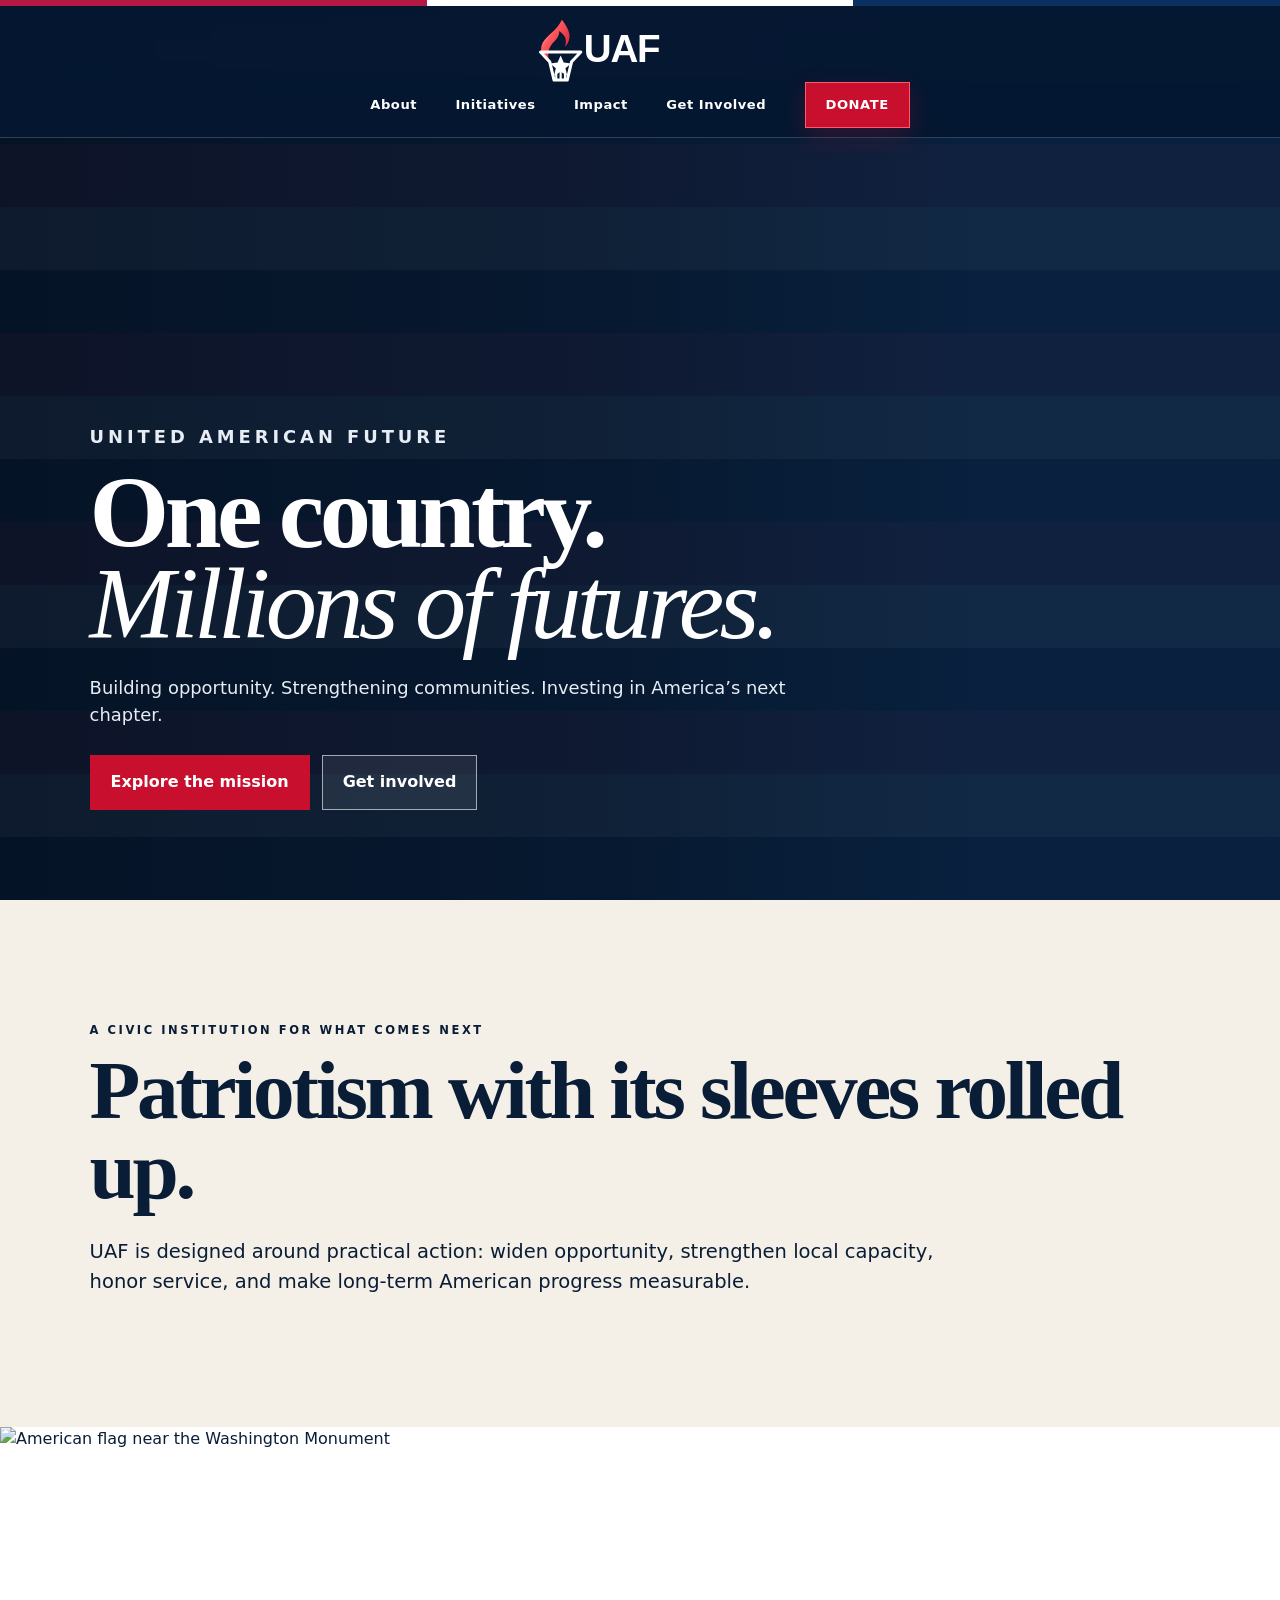
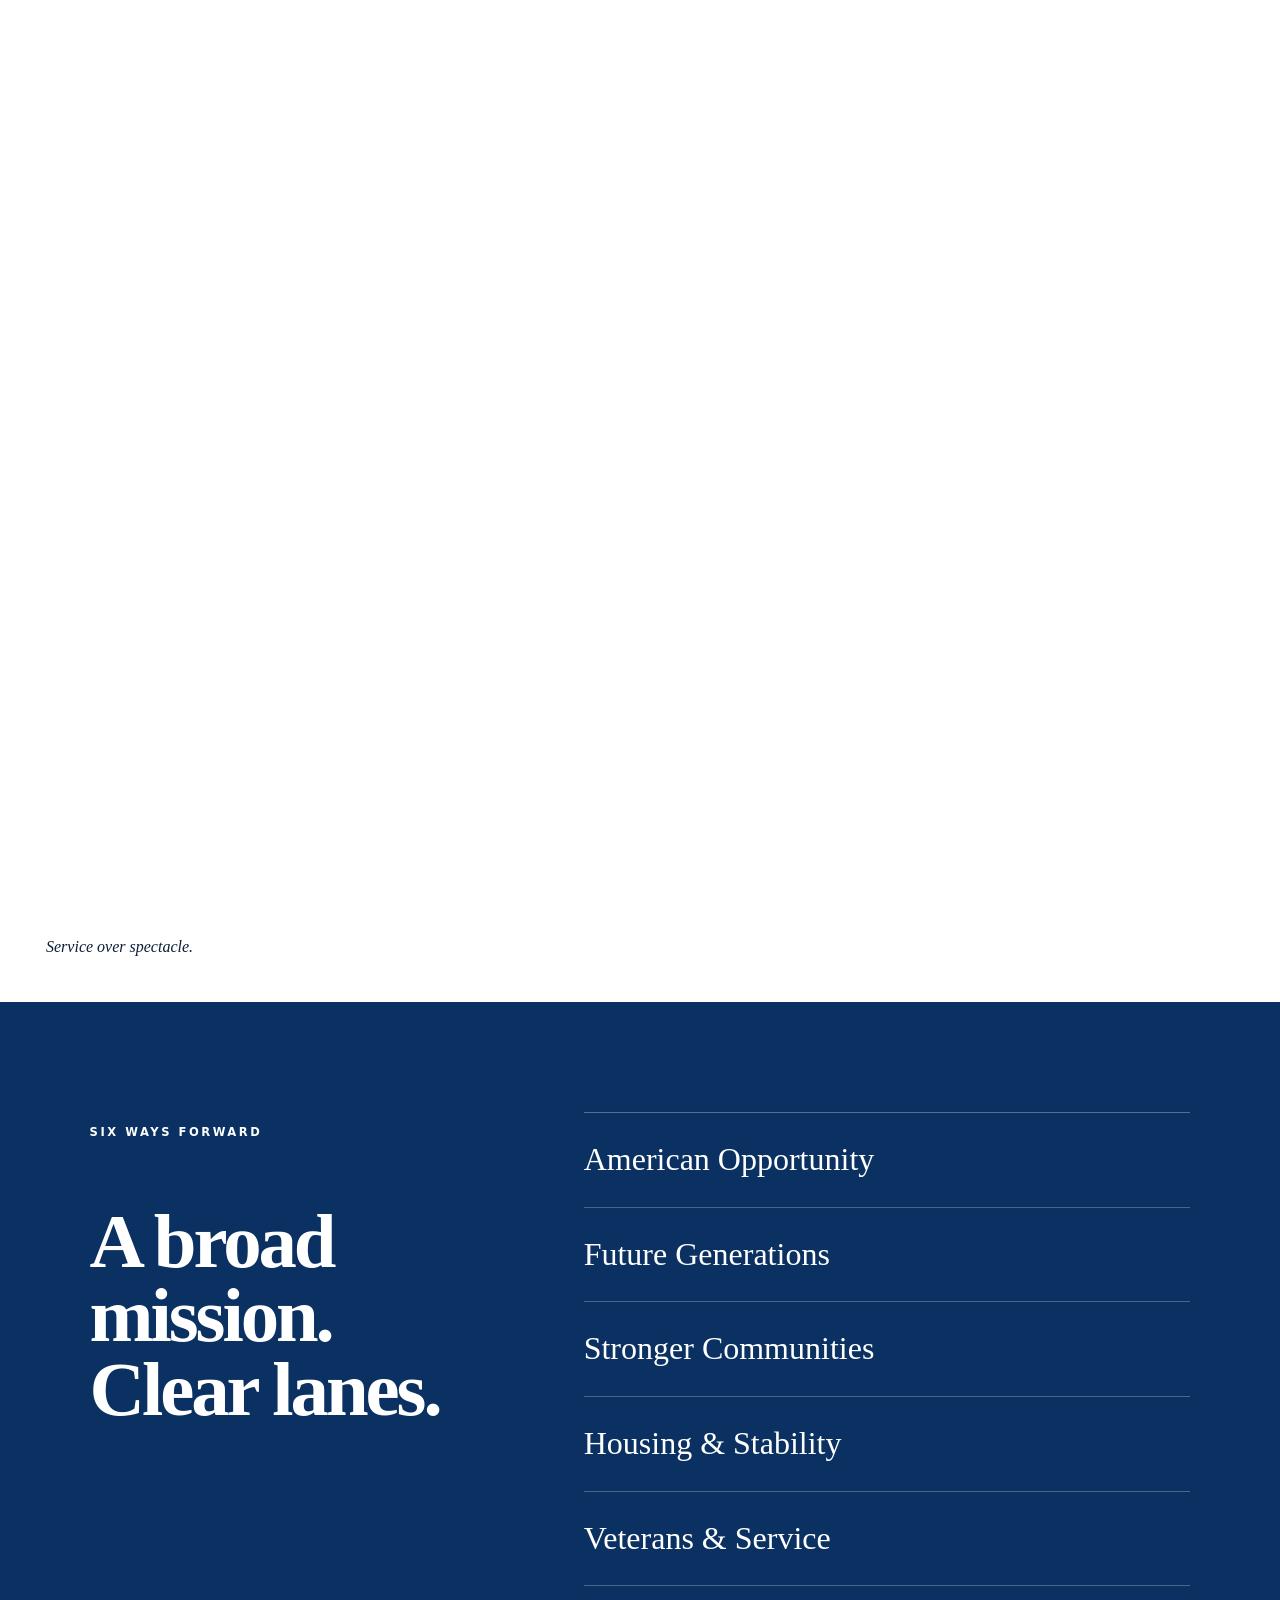
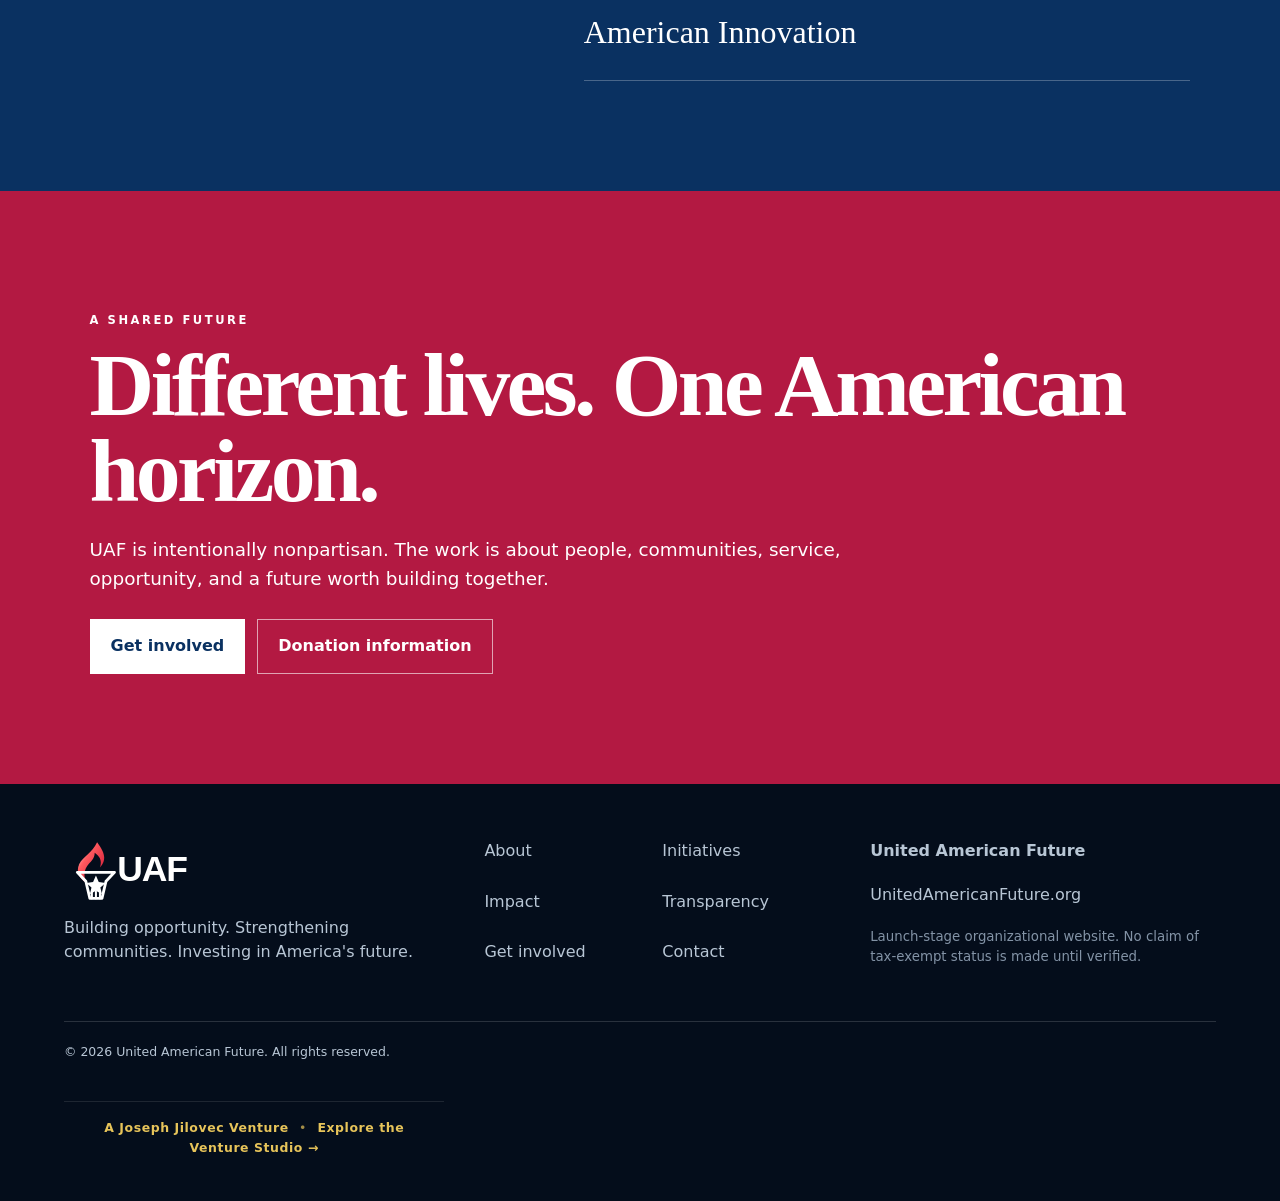
==== index.html @ 6c889d87 "Move venture studio navigation to footer bottom" ====
<!doctype html><html lang="en"><head><meta charset="utf-8"><meta name="viewport" content="width=device-width,initial-scale=1"><meta name="color-scheme" content="light dark"><title>United American Future | Building the Next American Future</title><meta name="description" content="A nonpartisan civic nonprofit concept focused on opportunity, service, strong communities, future generations, stability, veterans, and American innovation."><link rel="canonical" href="https://unitedamericanfuture.org/"><meta property="og:type" content="website"><meta property="og:site_name" content="United American Future"><meta property="og:title" content="United American Future | Building the Next American Future"><meta property="og:description" content="A nonpartisan civic nonprofit concept focused on opportunity, service, strong communities, future generations, stability, veterans, and American innovation."><meta property="og:url" content="https://unitedamericanfuture.org/"><meta property="og:image" content="https://commons.wikimedia.org/wiki/Special:Redirect/file/Statueoflibertywithflag.png?width=1600"><meta name="twitter:card" content="summary_large_image"><meta name="twitter:title" content="United American Future | Building the Next American Future"><meta name="twitter:description" content="A nonpartisan civic nonprofit concept focused on opportunity, service, strong communities, future generations, stability, veterans, and American innovation."><link rel="icon" href="/assets/favicon.svg" type="image/svg+xml"><link rel="stylesheet" href="/site.css"><script type="application/ld+json">{"@context":"https://schema.org","@graph":[{"@type":["Organization","NGO"],"@id":"https://unitedamericanfuture.org/#organization","name":"United American Future","url":"https://unitedamericanfuture.org","description":"A nonpartisan civic nonprofit concept focused on opportunity, service, strong communities, future generations, stability, veterans, and American innovation."},{"@type":"WebSite","@id":"https://unitedamericanfuture.org/#website","url":"https://unitedamericanfuture.org","name":"United American Future","publisher":{"@id":"https://unitedamericanfuture.org/#organization"}},{"@type":"WebPage","@id":"https://unitedamericanfuture.org/#webpage","url":"https://unitedamericanfuture.org/","name":"United American Future | Building the Next American Future","isPartOf":{"@id":"https://unitedamericanfuture.org/#website"},"about":{"@id":"https://unitedamericanfuture.org/#organization"}}]}</script></head><body class="uaf"><div class="flag-ribbon" aria-hidden="true"></div><a class="skip" href="#main">Skip to content</a><header class="global-header"><a class="logo-link" href="/" aria-label="United American Future home"><img src="/assets/uaf-logo.svg" alt="United American Future"></a><nav aria-label="Primary"><a href="/about">About</a><a href="/initiatives">Initiatives</a><a href="/impact">Impact</a><a href="/get-involved">Get Involved</a><a class="donate" href="/donate">Donate</a></nav><button class="menu" aria-label="Open navigation" aria-expanded="false">☰</button></header><main id="main"><section class="page-hero home-hero"><div class="hero-media" aria-hidden="true"></div><div class="hero-shade"></div><div class="hero-copy"><p class="kicker">UNITED AMERICAN FUTURE</p><h1>One country.<br><em>Millions of futures.</em></h1><p>Building opportunity. Strengthening communities. Investing in America’s next chapter.</p><div class="hero-actions"><a class="button red" href="/initiatives">Explore the mission</a><a class="button outline" href="/get-involved">Get involved</a></div></div></section><section class="statement"><p class="eyebrow">A CIVIC INSTITUTION FOR WHAT COMES NEXT</p><h2>Patriotism with its sleeves rolled up.</h2><p>UAF is designed around practical action: widen opportunity, strengthen local capacity, honor service, and make long-term American progress measurable.</p></section><section class="feature-split"><figure class="photo-card"><img loading="lazy" decoding="async" width="1200" height="900" src="https://commons.wikimedia.org/wiki/Special:Redirect/file/Washington%20Monument%20With%20The%20American%20Flag.jpg?width=1200" alt="American flag near the Washington Monument"><figcaption>Service over spectacle.</figcaption></figure><div class="feature-copy"><p class="eyebrow">THE UAF MODEL</p><h2>Local needs. National possibility.</h2><div class="steps"><article><b>01</b><h3>Listen locally</h3><p>Start with the problem as communities experience it.</p></article><article><b>02</b><h3>Back credible work</h3><p>Support practical initiatives with clear delivery plans.</p></article><article><b>03</b><h3>Measure change</h3><p>Separate activity from real outcomes and publish what is learned.</p></article></div><a class="text-link" href="/impact">See the impact framework →</a></div></section><section class="pillar-preview"><div><p class="eyebrow">SIX WAYS FORWARD</p><h2>A broad mission. Clear lanes.</h2></div><div class="pillars"><a href="/initiatives#opportunity">American Opportunity</a><a href="/initiatives#generations">Future Generations</a><a href="/initiatives#communities">Stronger Communities</a><a href="/initiatives#stability">Housing & Stability</a><a href="/initiatives#service">Veterans & Service</a><a href="/initiatives#innovation">American Innovation</a></div></section><section class="cta-band"><p class="eyebrow">A SHARED FUTURE</p><h2>Different lives. One American horizon.</h2><p>UAF is intentionally nonpartisan. The work is about people, communities, service, opportunity, and a future worth building together.</p><div><a class="button white" href="/get-involved">Get involved</a><a class="button ghost" href="/donate">Donation information</a></div></section></main><footer class="global-footer">
<div class="footer-brand"><img src="/assets/uaf-logo.svg" alt=""><p>Building opportunity. Strengthening communities. Investing in America's future.</p></div><nav aria-label="Footer"><a href="/about">About</a><a href="/initiatives">Initiatives</a><a href="/impact">Impact</a><a href="/transparency">Transparency</a><a href="/get-involved">Get involved</a><a href="/contact">Contact</a></nav><div class="footer-note"><b>United American Future</b><span>UnitedAmericanFuture.org</span><small>Launch-stage organizational website. No claim of tax-exempt status is made until verified.</small></div><p class="copyright">© 2026 United American Future. All rights reserved.</p><div class="jj-venture-nav" style="border-top:1px solid rgba(255,255,255,.10);padding:1rem 1.25rem 1.15rem;text-align:center;font-size:.78rem;letter-spacing:.045em"><a href="https://www.josephjilovec.com/ventures" style="color:#E7C45A;text-decoration:none;font-weight:700">A Joseph Jilovec Venture</a><span aria-hidden="true" style="color:#E7C45A;margin:0 .65rem;opacity:.7">•</span><a href="https://www.josephjilovec.com/ventures" style="color:#E7C45A;text-decoration:none;font-weight:800">Explore the Venture Studio →</a></div>
</footer><script src="/site.js" defer></script></body></html>
---- site.css ----
*{box-sizing:border-box}html{scroll-behavior:smooth}body{margin:0;color:#0a1d36;background:#f5f0e7;font-family:Inter,ui-sans-serif,system-ui,-apple-system,"Segoe UI",sans-serif;line-height:1.55}img{max-width:100%;display:block}a{color:inherit}.skip{position:absolute;left:-9999px;top:10px;background:#fff;color:#071426;padding:10px;z-index:999}.skip:focus{left:10px}.flag-ribbon{height:6px;position:fixed;top:0;left:0;right:0;z-index:90;background:linear-gradient(90deg,#b31942 0 33.33%,#fff 33.33% 66.66%,#0a3161 66.66%)}.global-header{height:92px;position:fixed;top:6px;left:0;right:0;z-index:80;padding:13px 4vw;display:flex;align-items:center;justify-content:space-between;background:rgba(5,23,49,.92);backdrop-filter:blur(14px);border-bottom:1px solid rgba(255,255,255,.18)}.logo-link{width:205px}.logo-link img{width:100%;height:60px;object-fit:contain;object-position:left center}.global-header nav{display:flex;align-items:center;gap:26px}.global-header nav a{color:#fff;text-decoration:none;font-weight:800;font-size:.82rem;letter-spacing:.04em}.global-header nav a[aria-current=page]{text-decoration:underline;text-underline-offset:6px}.global-header .donate{padding:12px 20px;background:#c8102e;border:1px solid #ff596b;box-shadow:0 8px 24px rgba(200,16,46,.24);text-transform:uppercase}.menu{display:none;background:transparent;border:0;color:#fff;font-size:1.6rem}.page-hero{min-height:64vh;padding:170px 7vw 90px;position:relative;display:flex;align-items:end;overflow:hidden;background:#092342;color:#fff}.page-hero.home-hero{min-height:100vh}.hero-media{position:absolute;inset:0;opacity:.25;background:radial-gradient(circle at 75% 25%,#d8ecff 0 1%,transparent 2%),linear-gradient(130deg,#0a3161,#061426)}.home-hero .hero-media{opacity:1;background-image:linear-gradient(90deg,rgba(5,18,36,.94) 0%,rgba(5,18,36,.58) 48%,rgba(5,18,36,.14) 76%),url('https://commons.wikimedia.org/wiki/Special:Redirect/file/Statueoflibertywithflag.png?width=1900');background-size:cover;background-position:center;animation:heroPan 18s ease-in-out infinite alternate}.hero-shade{position:absolute;inset:0;background:repeating-linear-gradient(0deg,transparent 0 7%,rgba(255,255,255,.035) 7% 14%,rgba(200,16,46,.04) 14% 21%);mix-blend-mode:screen}.hero-copy{position:relative;z-index:2;max-width:980px}.kicker,.eyebrow{font-size:.72rem;font-weight:900;letter-spacing:.22em;text-transform:uppercase}.page-hero h1{font-family:Georgia,"Times New Roman",serif;font-size:clamp(3.8rem,8vw,8.7rem);line-height:.88;letter-spacing:-.045em;margin:18px 0 25px}.page-hero h1 em{font-weight:400}.page-hero p{max-width:760px;font-size:1.12rem;color:#e7edf4}.hero-actions,.cta-band>div{display:flex;gap:12px;flex-wrap:wrap;margin-top:26px}.button{display:inline-flex;align-items:center;justify-content:center;padding:14px 20px;text-decoration:none;font-weight:900;border:1px solid transparent;cursor:pointer}.button.red{background:#c8102e;color:#fff}.button.navy{background:#0a3161;color:#fff}.button.outline{border-color:rgba(255,255,255,.6);color:#fff;background:rgba(255,255,255,.08)}.button.white{background:#fff;color:#0a3161}.button.ghost{border-color:rgba(255,255,255,.6);color:#fff}.statement{padding:110px 7vw;background:#f5f0e7;max-width:1500px;margin:auto}.statement h2,.feature-copy h2,.pillar-preview h2,.cta-band h2,.content-grid h2,.editorial h2,.governance h2,.initiative-index h2,.initiative-stack h2,.impact-lead h2,.status-panel h2,.donate-copy h2,.donor-standards h2,.contact-shell h2,.involve-grid h2,.nonpartisan h2,.cta-simple h2{font-family:Georgia,"Times New Roman",serif;line-height:.96;letter-spacing:-.04em}.statement h2{font-size:clamp(3rem,6.5vw,7rem);margin:12px 0 26px}.statement>p:last-child{max-width:850px;font-size:1.22rem}.feature-split{display:grid;grid-template-columns:1fr 1fr;background:#fff;min-height:760px}.photo-card{margin:0;position:relative}.photo-card img{height:100%;min-height:760px;object-fit:cover}.photo-card figcaption{position:absolute;left:30px;bottom:30px;background:#fff;padding:12px 16px;font-family:Georgia,serif;font-style:italic}.feature-copy{padding:100px 7vw;align-self:center}.feature-copy h2{font-size:clamp(2.8rem,5vw,5.8rem)}.steps article{padding:20px 0;border-top:1px solid #ccd2d8}.steps b{color:#c8102e}.steps h3{margin:5px 0}.text-link{font-weight:900;text-decoration:none;border-bottom:2px solid currentColor;padding-bottom:4px}.pillar-preview{padding:110px 7vw;background:#0a3161;color:#fff;display:grid;grid-template-columns:.8fr 1.2fr;gap:7vw}.pillar-preview h2{font-size:clamp(3rem,6vw,6rem)}.pillars{border-top:1px solid rgba(255,255,255,.3)}.pillars a{display:block;text-decoration:none;font-family:Georgia,serif;font-size:clamp(1.4rem,2.5vw,2.5rem);padding:22px 0;border-bottom:1px solid rgba(255,255,255,.26);transition:.2s}.pillars a:hover{padding-left:14px;background:rgba(255,255,255,.06)}.cta-band{padding:110px 7vw;background:#b31942;color:#fff}.cta-band h2{font-size:clamp(3rem,7vw,7rem);max-width:1100px;margin:12px 0 22px}.cta-band>p:not(.eyebrow){max-width:780px;font-size:1.15rem}.content-grid,.impact-lead,.initiative-index{padding:100px 7vw;display:grid;grid-template-columns:1.2fr .8fr;gap:7vw;align-items:start}.content-grid h2,.impact-lead h2,.initiative-index h2{font-size:clamp(3rem,5vw,5.8rem);margin:12px 0 25px}.principle-card{background:#0a3161;color:#fff;padding:35px;border-left:8px solid #c8102e;font-family:Georgia,serif;font-size:1.25rem}.editorial,.governance,.donor-standards{padding:100px 7vw;background:#fff}.editorial>h2,.governance h2,.donor-standards h2{font-size:clamp(3rem,5vw,5.5rem)}.three{display:grid;grid-template-columns:repeat(3,1fr);gap:18px}.three article{padding:25px;border-top:3px solid #0a3161;background:#f7f3ec}.three span{color:#c8102e;font-weight:900}.governance{display:grid;grid-template-columns:.7fr 1.3fr;gap:7vw}.governance ol{list-style:none;padding:0;margin:0}.governance li{display:grid;grid-template-columns:160px 1fr;gap:20px;padding:22px 0;border-top:1px solid #c9c6c0}.initiative-stack{padding:0 7vw 110px;background:#f5f0e7}.initiative-stack article{display:grid;grid-template-columns:110px 1fr;gap:30px;padding:45px 0;border-top:1px solid #8995a2}.initiative-stack article>span{font-family:Georgia,serif;font-size:3rem;color:#c8102e}.initiative-stack h2{font-size:clamp(2.3rem,4vw,4.8rem);margin:0 0 12px}.initiative-stack p{max-width:800px;font-size:1.05rem}.cta-simple{padding:90px 7vw;background:#fff}.cta-simple h2{font-size:clamp(2.6rem,5vw,5rem);margin:0}.metric-model{display:grid;grid-template-columns:repeat(5,1fr);padding:0 7vw 100px}.metric-model article{padding:28px;border-top:4px solid #0a3161;border-right:1px solid #c6cbd1}.metric-model b{font-family:Georgia,serif;font-size:3.5rem;color:#c8102e}.status-panel{padding:90px 7vw;background:#0a3161;color:#fff;display:grid;grid-template-columns:1fr 1fr;gap:7vw}.status-panel h2{font-size:clamp(3rem,6vw,6rem)}.status-list p{display:flex;justify-content:space-between;gap:20px;border-top:1px solid rgba(255,255,255,.3);padding:18px 0}.status-list span{color:#d5deea}.document-grid{padding:20px 7vw 100px;display:grid;grid-template-columns:repeat(2,1fr);gap:16px}.document-grid article{padding:30px;background:#fff;border-top:4px solid #0a3161}.document-grid span{display:inline-block;margin-top:18px;color:#b31942;font-weight:800}.media-credit{padding:70px 7vw;background:#e8e3da}.involve-grid{padding:100px 7vw;display:grid;grid-template-columns:repeat(3,1fr);gap:16px}.involve-grid article{padding:32px;background:#fff;border-top:5px solid #b31942}.involve-grid h2{font-size:clamp(2.1rem,3vw,3.4rem)}.nonpartisan{padding:100px 7vw;background-image:linear-gradient(90deg,rgba(6,20,38,.94),rgba(6,20,38,.74)),url('https://commons.wikimedia.org/wiki/Special:Redirect/file/Washington%20Monument%20With%20The%20American%20Flag.jpg?width=1600');background-size:cover;background-position:center;color:#fff}.nonpartisan>div{max-width:850px}.nonpartisan h2{font-size:clamp(3rem,6vw,6rem)}.donate-shell,.contact-shell{padding:110px 7vw;display:grid;grid-template-columns:1fr 1fr;gap:7vw;align-items:start}.donate-copy h2,.contact-shell h2{font-size:clamp(3rem,5vw,5.8rem);margin:10px 0 25px}.compliance{margin:30px 0;padding:22px;background:#fff;border-left:6px solid #c8102e}.donation-preview{background:#071426;color:#fff;padding:35px;box-shadow:0 30px 80px rgba(7,20,38,.2)}.donation-preview h3{font-family:Georgia,serif;font-size:2rem}.amounts{display:grid;grid-template-columns:repeat(4,1fr);gap:8px;margin:18px 0}.amounts button,.donation-preview input{padding:13px;border:1px solid rgba(255,255,255,.3);background:rgba(255,255,255,.07);color:#fff}.donation-preview label{display:grid;gap:7px}.donation-preview .button{width:100%;margin-top:18px}.donation-preview small{display:block;margin-top:14px;color:#9faaba}.contact-notes{margin-top:35px}.contact-notes p{padding:15px 0;border-top:1px solid #bbb}.contact-form{display:grid;gap:16px;background:#fff;padding:35px}.contact-form label{font-weight:800;font-size:.82rem}.contact-form input,.contact-form select,.contact-form textarea{width:100%;margin-top:7px;padding:13px;border:1px solid #aeb5bc;background:#fbfaf7;color:#0a1d36;caret-color:#0a1d36;color-scheme:light}.contact-form input::placeholder,.contact-form textarea::placeholder{color:#66717d;opacity:1}.contact-form select option{background:#fff;color:#0a1d36}.form-status{font-size:.8rem;color:#66717d}.global-footer{padding:55px 5vw 25px;background:#040d1b;color:#b8c6d5;display:grid;grid-template-columns:1.1fr 1fr 1fr;gap:40px}.footer-brand img{width:210px}.footer-brand p{max-width:370px}.global-footer nav{display:grid;grid-template-columns:1fr 1fr;gap:10px}.global-footer nav a{text-decoration:none}.footer-note{display:grid;gap:6px}.footer-note small{max-width:390px;color:#8393a6}.copyright{grid-column:1/-1;border-top:1px solid rgba(255,255,255,.15);padding-top:20px;margin:0;font-size:.78rem}@keyframes heroPan{to{transform:scale(1.06) translateX(-1.5%)}}@media(max-width:900px){.global-header nav{display:none;position:absolute;top:86px;left:0;right:0;padding:25px 6vw;background:#071426;flex-direction:column;align-items:flex-start}.global-header nav.open{display:flex}.menu{display:block}.page-hero{padding-top:150px}.feature-split,.pillar-preview,.content-grid,.governance,.status-panel,.donate-shell,.contact-shell,.impact-lead,.initiative-index{grid-template-columns:1fr}.feature-split .photo-card{order:2}.three,.involve-grid{grid-template-columns:1fr}.metric-model{grid-template-columns:1fr 1fr}.global-footer{grid-template-columns:1fr}.document-grid{grid-template-columns:1fr}.logo-link{width:175px}}@media(max-width:580px){.page-hero h1{font-size:clamp(3.3rem,17vw,5.5rem)}.statement,.editorial,.governance,.donor-standards,.content-grid,.impact-lead,.initiative-index,.donate-shell,.contact-shell{padding:75px 6vw}.feature-copy{padding:70px 6vw}.photo-card img{min-height:480px;height:480px}.initiative-stack{padding:0 6vw 75px}.initiative-stack article{grid-template-columns:55px 1fr;gap:14px}.metric-model{grid-template-columns:1fr}.amounts{grid-template-columns:1fr 1fr}.global-footer nav{grid-template-columns:1fr 1fr}.logo-link{width:155px}}@media(prefers-reduced-motion:reduce){html{scroll-behavior:auto}.home-hero .hero-media{animation:none}}
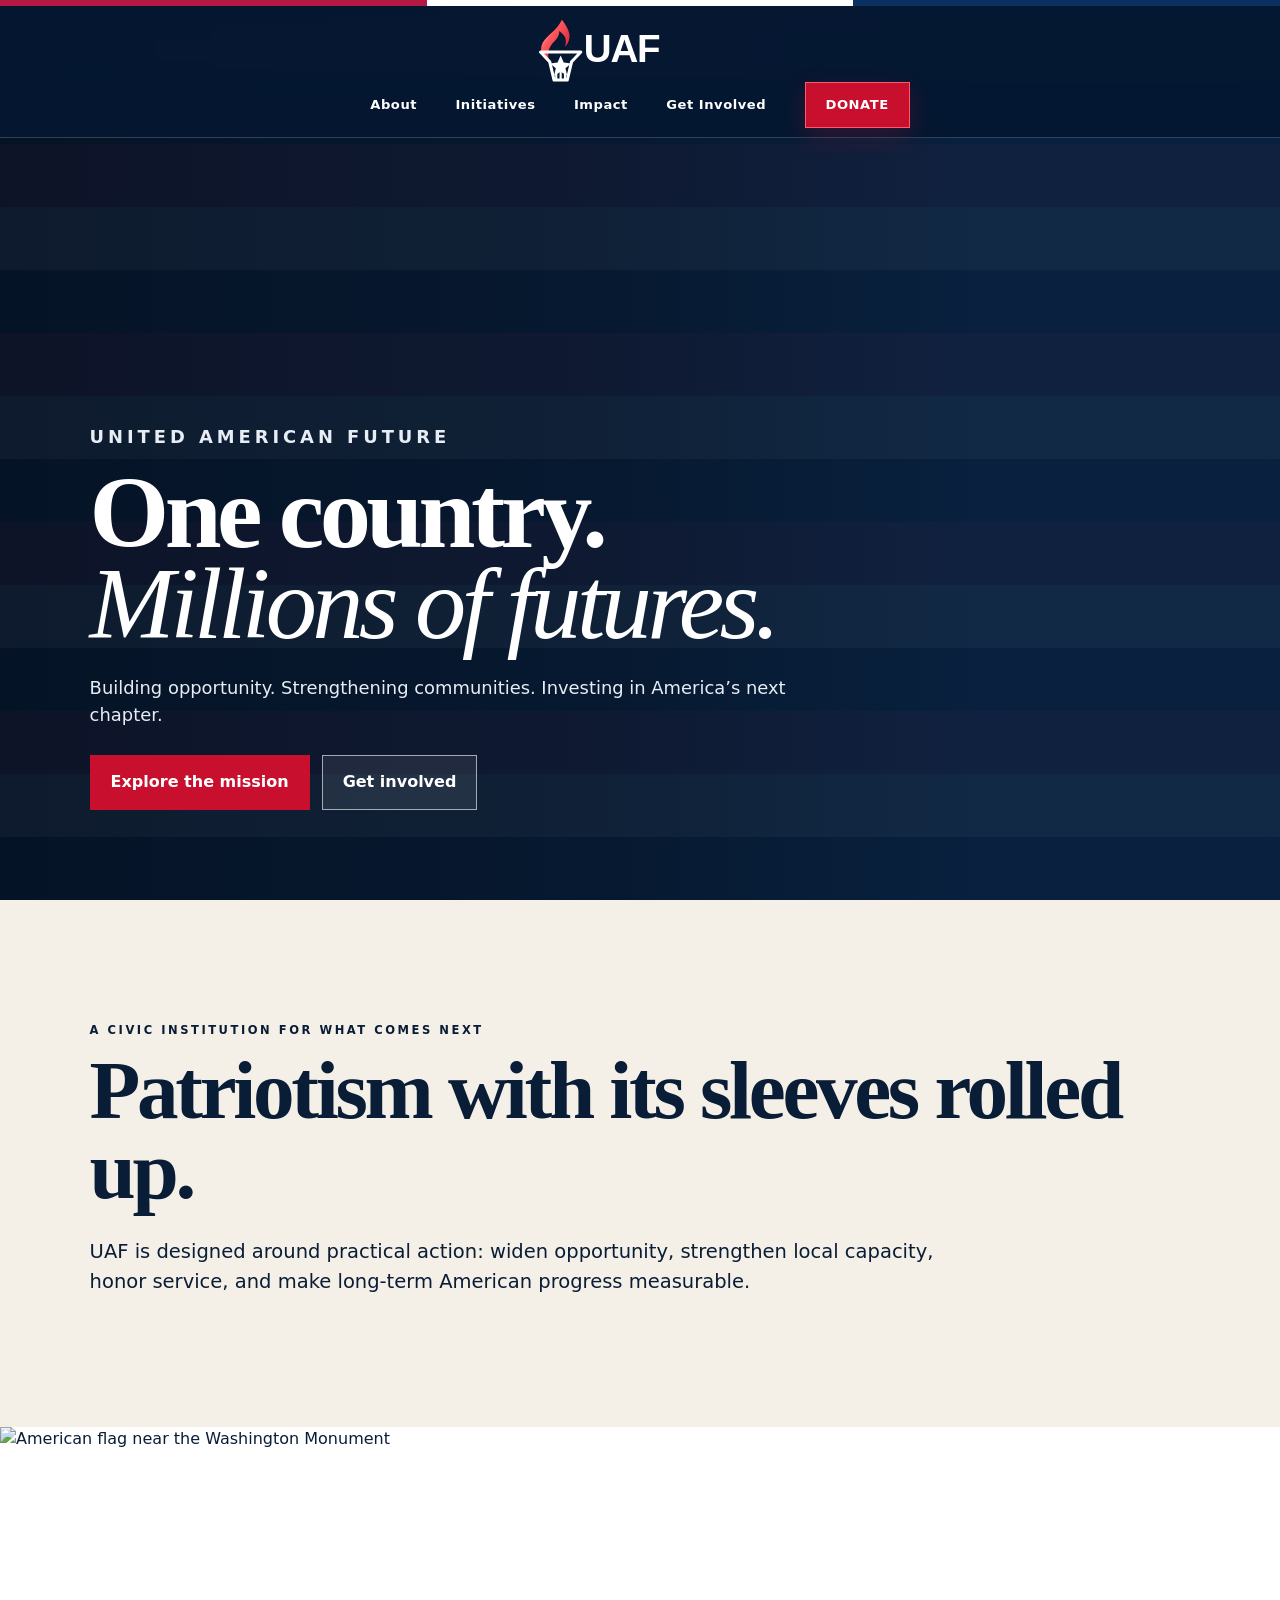
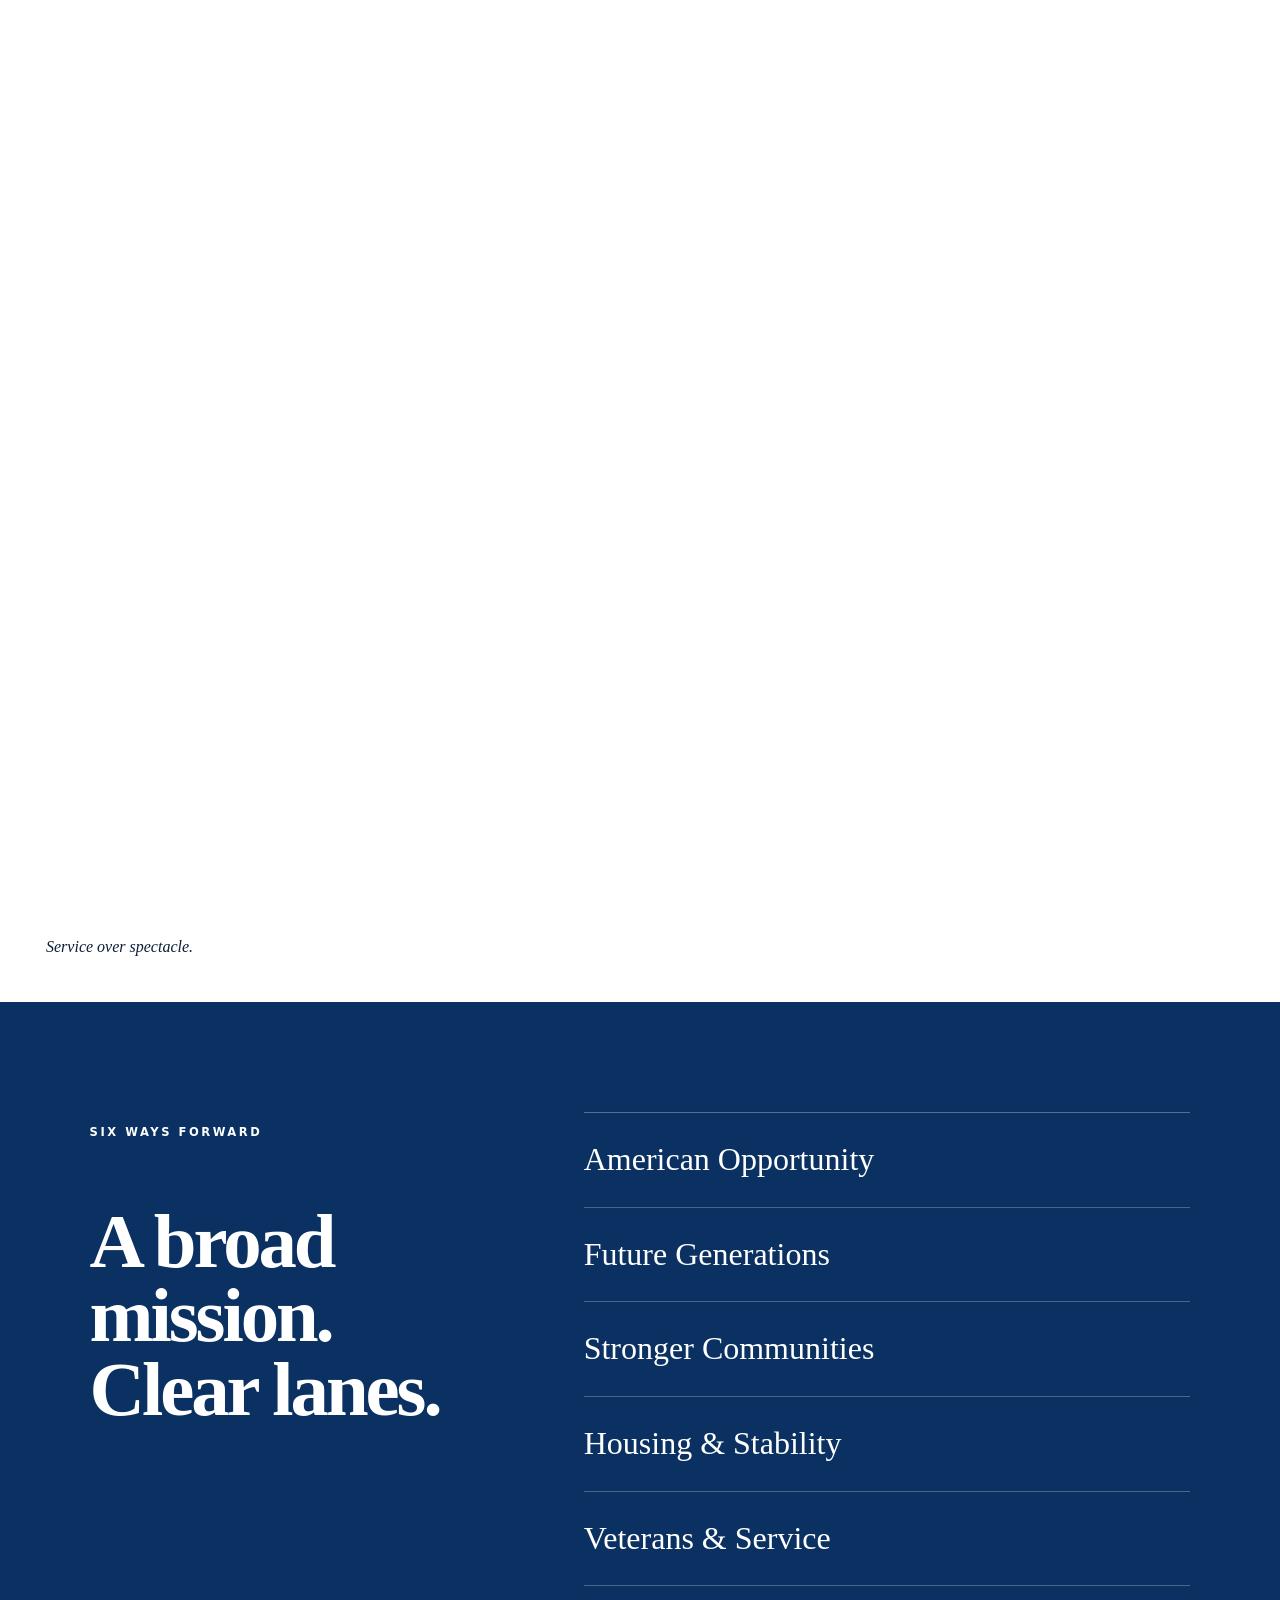
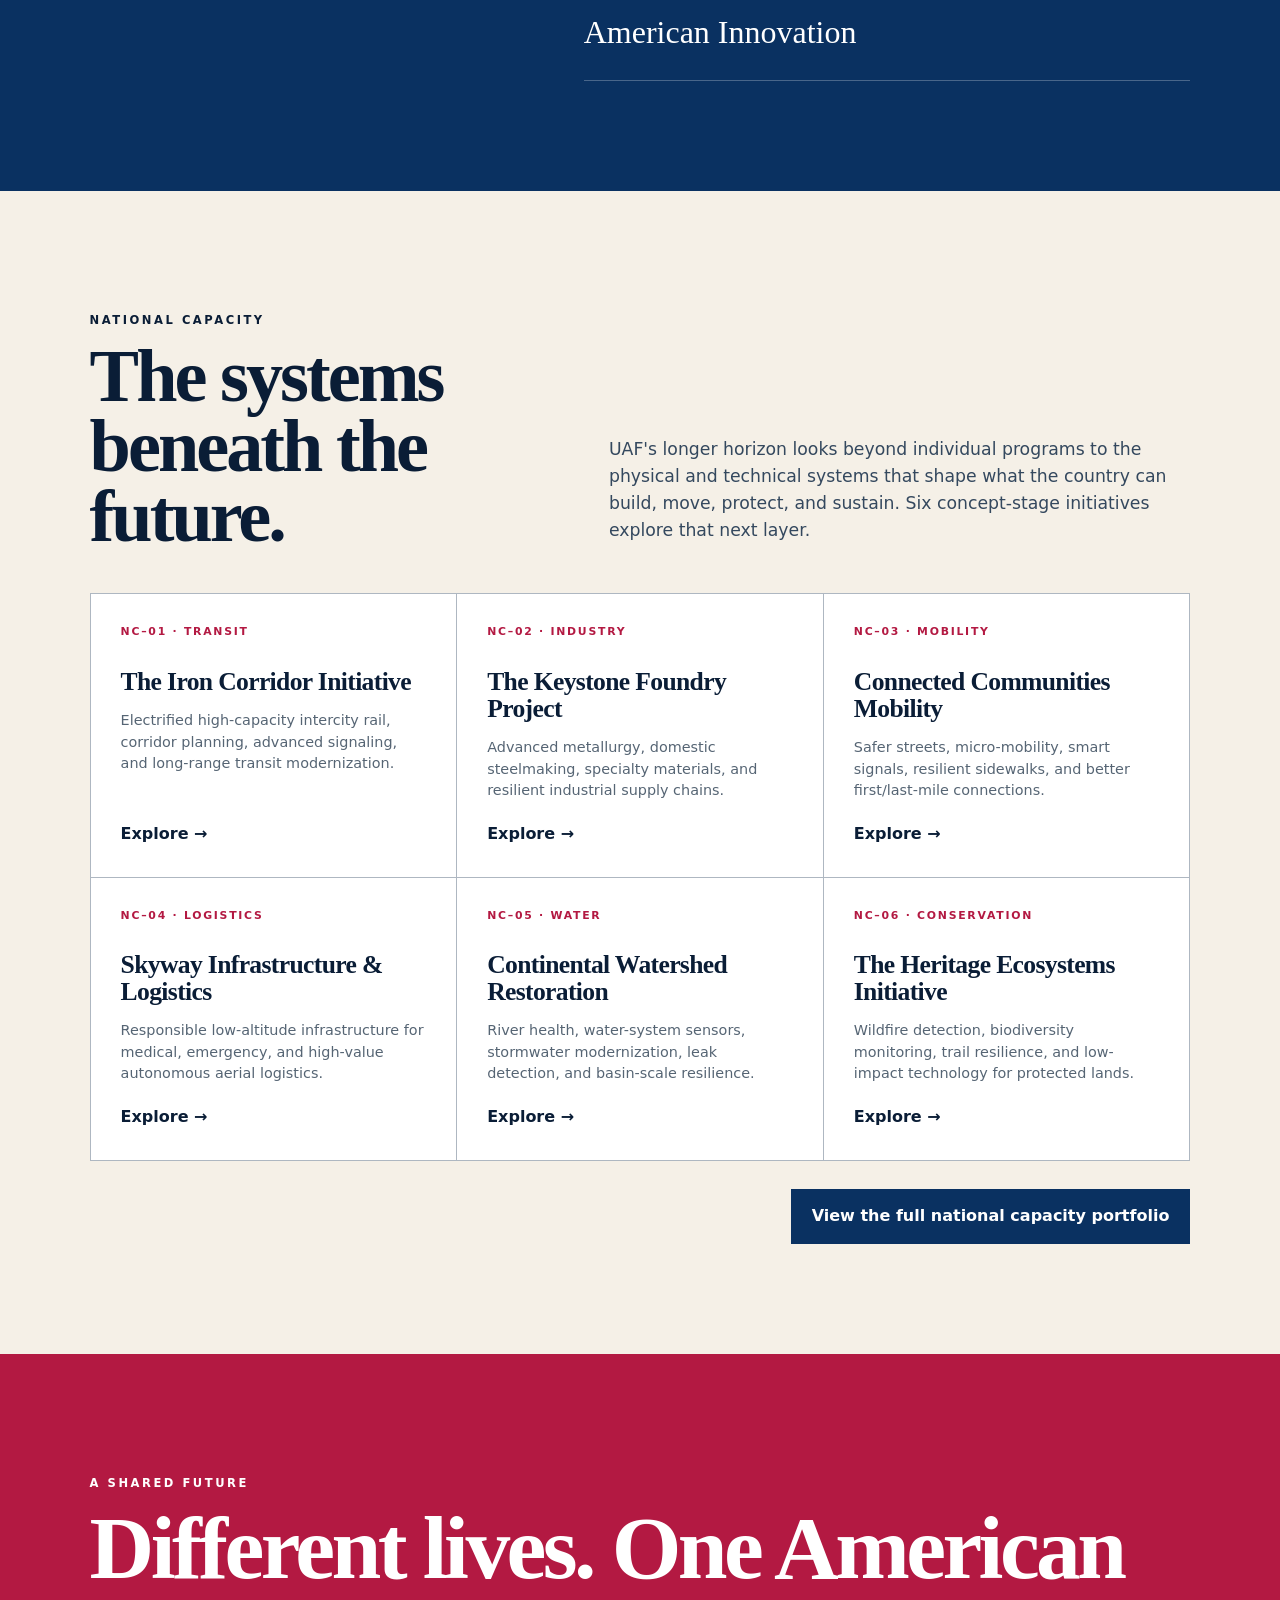
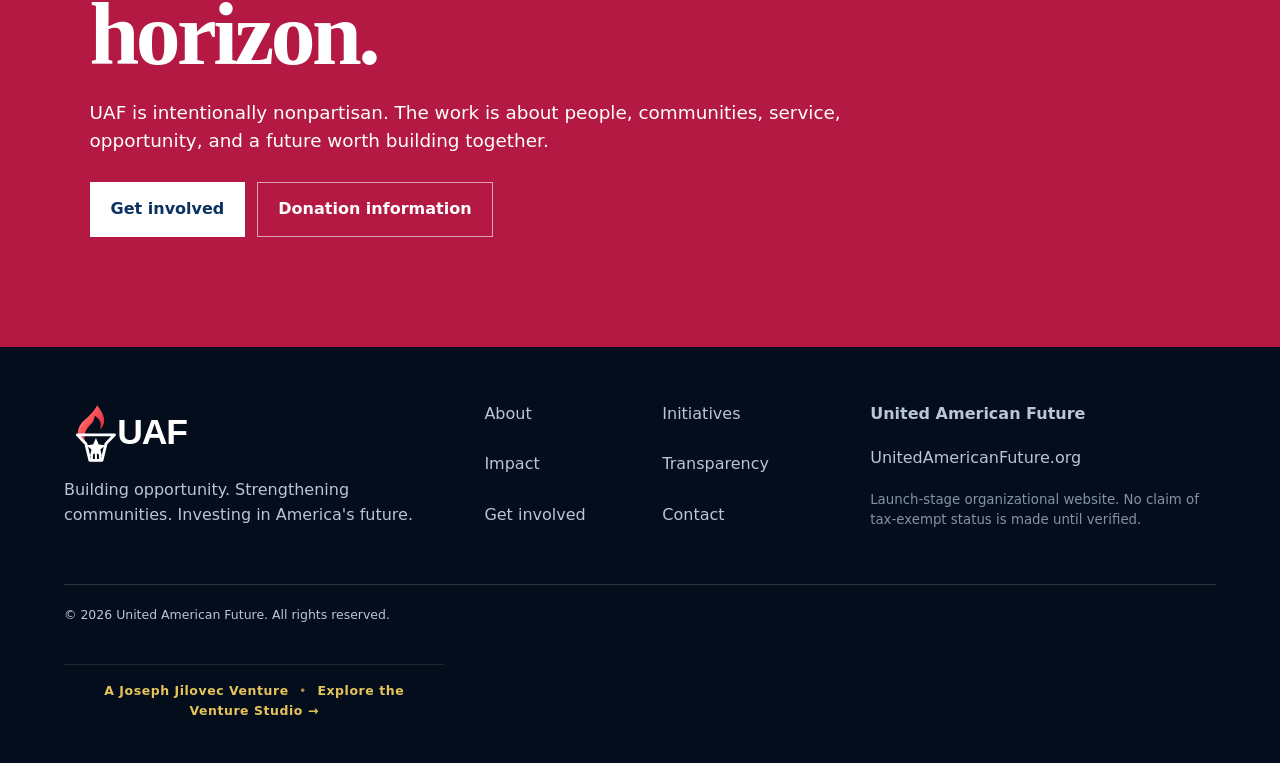
==== commit d64de0df: "Add national capacity initiative preview to homepage" ====
--- a/index.html
+++ b/index.html
@@ -1,3 +1,104 @@
-<!doctype html><html lang="en"><head><meta charset="utf-8"><meta name="viewport" content="width=device-width,initial-scale=1"><meta name="color-scheme" content="light dark"><title>United American Future | Building the Next American Future</title><meta name="description" content="A nonpartisan civic nonprofit concept focused on opportunity, service, strong communities, future generations, stability, veterans, and American innovation."><link rel="canonical" href="https://unitedamericanfuture.org/"><meta property="og:type" content="website"><meta property="og:site_name" content="United American Future"><meta property="og:title" content="United American Future | Building the Next American Future"><meta property="og:description" content="A nonpartisan civic nonprofit concept focused on opportunity, service, strong communities, future generations, stability, veterans, and American innovation."><meta property="og:url" content="https://unitedamericanfuture.org/"><meta property="og:image" content="https://commons.wikimedia.org/wiki/Special:Redirect/file/Statueoflibertywithflag.png?width=1600"><meta name="twitter:card" content="summary_large_image"><meta name="twitter:title" content="United American Future | Building the Next American Future"><meta name="twitter:description" content="A nonpartisan civic nonprofit concept focused on opportunity, service, strong communities, future generations, stability, veterans, and American innovation."><link rel="icon" href="/assets/favicon.svg" type="image/svg+xml"><link rel="stylesheet" href="/site.css"><script type="application/ld+json">{"@context":"https://schema.org","@graph":[{"@type":["Organization","NGO"],"@id":"https://unitedamericanfuture.org/#organization","name":"United American Future","url":"https://unitedamericanfuture.org","description":"A nonpartisan civic nonprofit concept focused on opportunity, service, strong communities, future generations, stability, veterans, and American innovation."},{"@type":"WebSite","@id":"https://unitedamericanfuture.org/#website","url":"https://unitedamericanfuture.org","name":"United American Future","publisher":{"@id":"https://unitedamericanfuture.org/#organization"}},{"@type":"WebPage","@id":"https://unitedamericanfuture.org/#webpage","url":"https://unitedamericanfuture.org/","name":"United American Future | Building the Next American Future","isPartOf":{"@id":"https://unitedamericanfuture.org/#website"},"about":{"@id":"https://unitedamericanfuture.org/#organization"}}]}</script></head><body class="uaf"><div class="flag-ribbon" aria-hidden="true"></div><a class="skip" href="#main">Skip to content</a><header class="global-header"><a class="logo-link" href="/" aria-label="United American Future home"><img src="/assets/uaf-logo.svg" alt="United American Future"></a><nav aria-label="Primary"><a href="/about">About</a><a href="/initiatives">Initiatives</a><a href="/impact">Impact</a><a href="/get-involved">Get Involved</a><a class="donate" href="/donate">Donate</a></nav><button class="menu" aria-label="Open navigation" aria-expanded="false">☰</button></header><main id="main"><section class="page-hero home-hero"><div class="hero-media" aria-hidden="true"></div><div class="hero-shade"></div><div class="hero-copy"><p class="kicker">UNITED AMERICAN FUTURE</p><h1>One country.<br><em>Millions of futures.</em></h1><p>Building opportunity. Strengthening communities. Investing in America’s next chapter.</p><div class="hero-actions"><a class="button red" href="/initiatives">Explore the mission</a><a class="button outline" href="/get-involved">Get involved</a></div></div></section><section class="statement"><p class="eyebrow">A CIVIC INSTITUTION FOR WHAT COMES NEXT</p><h2>Patriotism with its sleeves rolled up.</h2><p>UAF is designed around practical action: widen opportunity, strengthen local capacity, honor service, and make long-term American progress measurable.</p></section><section class="feature-split"><figure class="photo-card"><img loading="lazy" decoding="async" width="1200" height="900" src="https://commons.wikimedia.org/wiki/Special:Redirect/file/Washington%20Monument%20With%20The%20American%20Flag.jpg?width=1200" alt="American flag near the Washington Monument"><figcaption>Service over spectacle.</figcaption></figure><div class="feature-copy"><p class="eyebrow">THE UAF MODEL</p><h2>Local needs. National possibility.</h2><div class="steps"><article><b>01</b><h3>Listen locally</h3><p>Start with the problem as communities experience it.</p></article><article><b>02</b><h3>Back credible work</h3><p>Support practical initiatives with clear delivery plans.</p></article><article><b>03</b><h3>Measure change</h3><p>Separate activity from real outcomes and publish what is learned.</p></article></div><a class="text-link" href="/impact">See the impact framework →</a></div></section><section class="pillar-preview"><div><p class="eyebrow">SIX WAYS FORWARD</p><h2>A broad mission. Clear lanes.</h2></div><div class="pillars"><a href="/initiatives#opportunity">American Opportunity</a><a href="/initiatives#generations">Future Generations</a><a href="/initiatives#communities">Stronger Communities</a><a href="/initiatives#stability">Housing & Stability</a><a href="/initiatives#service">Veterans & Service</a><a href="/initiatives#innovation">American Innovation</a></div></section><section class="cta-band"><p class="eyebrow">A SHARED FUTURE</p><h2>Different lives. One American horizon.</h2><p>UAF is intentionally nonpartisan. The work is about people, communities, service, opportunity, and a future worth building together.</p><div><a class="button white" href="/get-involved">Get involved</a><a class="button ghost" href="/donate">Donation information</a></div></section></main><footer class="global-footer">
-<div class="footer-brand"><img src="/assets/uaf-logo.svg" alt=""><p>Building opportunity. Strengthening communities. Investing in America's future.</p></div><nav aria-label="Footer"><a href="/about">About</a><a href="/initiatives">Initiatives</a><a href="/impact">Impact</a><a href="/transparency">Transparency</a><a href="/get-involved">Get involved</a><a href="/contact">Contact</a></nav><div class="footer-note"><b>United American Future</b><span>UnitedAmericanFuture.org</span><small>Launch-stage organizational website. No claim of tax-exempt status is made until verified.</small></div><p class="copyright">© 2026 United American Future. All rights reserved.</p><div class="jj-venture-nav" style="border-top:1px solid rgba(255,255,255,.10);padding:1rem 1.25rem 1.15rem;text-align:center;font-size:.78rem;letter-spacing:.045em"><a href="https://www.josephjilovec.com/ventures" style="color:#E7C45A;text-decoration:none;font-weight:700">A Joseph Jilovec Venture</a><span aria-hidden="true" style="color:#E7C45A;margin:0 .65rem;opacity:.7">•</span><a href="https://www.josephjilovec.com/ventures" style="color:#E7C45A;text-decoration:none;font-weight:800">Explore the Venture Studio →</a></div>
-</footer><script src="/site.js" defer></script></body></html>+<!doctype html>
+<html lang="en">
+<head>
+  <meta charset="utf-8">
+  <meta name="viewport" content="width=device-width,initial-scale=1">
+  <meta name="color-scheme" content="light dark">
+  <title>United American Future | Building the Next American Future</title>
+  <meta name="description" content="A nonpartisan civic institution concept focused on opportunity, service, strong communities, future generations, American innovation, and the long-horizon systems the country will depend on next.">
+  <link rel="canonical" href="https://unitedamericanfuture.org/">
+  <meta property="og:type" content="website">
+  <meta property="og:site_name" content="United American Future">
+  <meta property="og:title" content="United American Future | Building the Next American Future">
+  <meta property="og:description" content="Building opportunity, strong communities, and the durable systems America will depend on next.">
+  <meta property="og:url" content="https://unitedamericanfuture.org/">
+  <meta property="og:image" content="https://commons.wikimedia.org/wiki/Special:Redirect/file/Statueoflibertywithflag.png?width=1600">
+  <meta name="twitter:card" content="summary_large_image">
+  <meta name="twitter:title" content="United American Future | Building the Next American Future">
+  <meta name="twitter:description" content="Building opportunity, strong communities, and the durable systems America will depend on next.">
+  <link rel="icon" href="/assets/favicon.svg" type="image/svg+xml">
+  <link rel="stylesheet" href="/site.css">
+  <link rel="stylesheet" href="/capacity.css">
+  <script type="application/ld+json">{"@context":"https://schema.org","@graph":[{"@type":["Organization","NGO"],"@id":"https://unitedamericanfuture.org/#organization","name":"United American Future","url":"https://unitedamericanfuture.org","description":"A nonpartisan civic institution concept focused on opportunity, service, strong communities, future generations, innovation, and long-horizon American capacity."},{"@type":"WebSite","@id":"https://unitedamericanfuture.org/#website","url":"https://unitedamericanfuture.org","name":"United American Future","publisher":{"@id":"https://unitedamericanfuture.org/#organization"}},{"@type":"WebPage","@id":"https://unitedamericanfuture.org/#webpage","url":"https://unitedamericanfuture.org/","name":"United American Future | Building the Next American Future","isPartOf":{"@id":"https://unitedamericanfuture.org/#website"},"about":{"@id":"https://unitedamericanfuture.org/#organization"}}]}</script>
+</head>
+<body class="uaf">
+  <div class="flag-ribbon" aria-hidden="true"></div>
+  <a class="skip" href="#main">Skip to content</a>
+
+  <header class="global-header">
+    <a class="logo-link" href="/" aria-label="United American Future home"><img src="/assets/uaf-logo.svg" alt="United American Future"></a>
+    <nav aria-label="Primary"><a href="/about">About</a><a href="/initiatives">Initiatives</a><a href="/impact">Impact</a><a href="/get-involved">Get Involved</a><a class="donate" href="/donate">Donate</a></nav>
+    <button class="menu" aria-label="Open navigation" aria-expanded="false">☰</button>
+  </header>
+
+  <main id="main">
+    <section class="page-hero home-hero">
+      <div class="hero-media" aria-hidden="true"></div>
+      <div class="hero-shade"></div>
+      <div class="hero-copy">
+        <p class="kicker">UNITED AMERICAN FUTURE</p>
+        <h1>One country.<br><em>Millions of futures.</em></h1>
+        <p>Building opportunity. Strengthening communities. Investing in America’s next chapter.</p>
+        <div class="hero-actions"><a class="button red" href="/initiatives">Explore the mission</a><a class="button outline" href="/get-involved">Get involved</a></div>
+      </div>
+    </section>
+
+    <section class="statement">
+      <p class="eyebrow">A CIVIC INSTITUTION FOR WHAT COMES NEXT</p>
+      <h2>Patriotism with its sleeves rolled up.</h2>
+      <p>UAF is designed around practical action: widen opportunity, strengthen local capacity, honor service, and make long-term American progress measurable.</p>
+    </section>
+
+    <section class="feature-split">
+      <figure class="photo-card"><img loading="lazy" decoding="async" width="1200" height="900" src="https://commons.wikimedia.org/wiki/Special:Redirect/file/Washington%20Monument%20With%20The%20American%20Flag.jpg?width=1200" alt="American flag near the Washington Monument"><figcaption>Service over spectacle.</figcaption></figure>
+      <div class="feature-copy">
+        <p class="eyebrow">THE UAF MODEL</p>
+        <h2>Local needs. National possibility.</h2>
+        <div class="steps">
+          <article><b>01</b><h3>Listen locally</h3><p>Start with the problem as communities experience it.</p></article>
+          <article><b>02</b><h3>Back credible work</h3><p>Support practical initiatives with clear delivery plans.</p></article>
+          <article><b>03</b><h3>Measure change</h3><p>Separate activity from real outcomes and publish what is learned.</p></article>
+        </div>
+        <a class="text-link" href="/impact">See the impact framework →</a>
+      </div>
+    </section>
+
+    <section class="pillar-preview">
+      <div><p class="eyebrow">SIX WAYS FORWARD</p><h2>A broad mission. Clear lanes.</h2></div>
+      <div class="pillars"><a href="/initiatives#opportunity">American Opportunity</a><a href="/initiatives#generations">Future Generations</a><a href="/initiatives#communities">Stronger Communities</a><a href="/initiatives#stability">Housing &amp; Stability</a><a href="/initiatives#service">Veterans &amp; Service</a><a href="/initiatives#innovation">American Innovation</a></div>
+    </section>
+
+    <section class="capacity-preview">
+      <div class="capacity-preview-head">
+        <div><p class="eyebrow">NATIONAL CAPACITY</p><h2>The systems beneath the future.</h2></div>
+        <p>UAF's longer horizon looks beyond individual programs to the physical and technical systems that shape what the country can build, move, protect, and sustain. Six concept-stage initiatives explore that next layer.</p>
+      </div>
+      <div class="capacity-preview-grid">
+        <a href="/initiatives#iron-corridor"><span class="preview-code">NC–01 · TRANSIT</span><h3>The Iron Corridor Initiative</h3><p>Electrified high-capacity intercity rail, corridor planning, advanced signaling, and long-range transit modernization.</p><span class="preview-arrow">Explore →</span></a>
+        <a href="/initiatives#keystone-foundry"><span class="preview-code">NC–02 · INDUSTRY</span><h3>The Keystone Foundry Project</h3><p>Advanced metallurgy, domestic steelmaking, specialty materials, and resilient industrial supply chains.</p><span class="preview-arrow">Explore →</span></a>
+        <a href="/initiatives#connected-communities"><span class="preview-code">NC–03 · MOBILITY</span><h3>Connected Communities Mobility</h3><p>Safer streets, micro-mobility, smart signals, resilient sidewalks, and better first/last-mile connections.</p><span class="preview-arrow">Explore →</span></a>
+        <a href="/initiatives#skyway"><span class="preview-code">NC–04 · LOGISTICS</span><h3>Skyway Infrastructure &amp; Logistics</h3><p>Responsible low-altitude infrastructure for medical, emergency, and high-value autonomous aerial logistics.</p><span class="preview-arrow">Explore →</span></a>
+        <a href="/initiatives#watershed"><span class="preview-code">NC–05 · WATER</span><h3>Continental Watershed Restoration</h3><p>River health, water-system sensors, stormwater modernization, leak detection, and basin-scale resilience.</p><span class="preview-arrow">Explore →</span></a>
+        <a href="/initiatives#heritage-ecosystems"><span class="preview-code">NC–06 · CONSERVATION</span><h3>The Heritage Ecosystems Initiative</h3><p>Wildfire detection, biodiversity monitoring, trail resilience, and low-impact technology for protected lands.</p><span class="preview-arrow">Explore →</span></a>
+      </div>
+      <div class="capacity-preview-more"><a class="button navy" href="/initiatives#national-capacity">View the full national capacity portfolio</a></div>
+    </section>
+
+    <section class="cta-band">
+      <p class="eyebrow">A SHARED FUTURE</p>
+      <h2>Different lives. One American horizon.</h2>
+      <p>UAF is intentionally nonpartisan. The work is about people, communities, service, opportunity, and a future worth building together.</p>
+      <div><a class="button white" href="/get-involved">Get involved</a><a class="button ghost" href="/donate">Donation information</a></div>
+    </section>
+  </main>
+
+  <footer class="global-footer">
+    <div class="footer-brand"><img src="/assets/uaf-logo.svg" alt=""><p>Building opportunity. Strengthening communities. Investing in America's future.</p></div>
+    <nav aria-label="Footer"><a href="/about">About</a><a href="/initiatives">Initiatives</a><a href="/impact">Impact</a><a href="/transparency">Transparency</a><a href="/get-involved">Get involved</a><a href="/contact">Contact</a></nav>
+    <div class="footer-note"><b>United American Future</b><span>UnitedAmericanFuture.org</span><small>Launch-stage organizational website. No claim of tax-exempt status is made until verified.</small></div>
+    <p class="copyright">© 2026 United American Future. All rights reserved.</p>
+    <div class="jj-venture-nav" style="border-top:1px solid rgba(255,255,255,.10);padding:1rem 1.25rem 1.15rem;text-align:center;font-size:.78rem;letter-spacing:.045em"><a href="https://www.josephjilovec.com/ventures" style="color:#E7C45A;text-decoration:none;font-weight:700">A Joseph Jilovec Venture</a><span aria-hidden="true" style="color:#E7C45A;margin:0 .65rem;opacity:.7">•</span><a href="https://www.josephjilovec.com/ventures" style="color:#E7C45A;text-decoration:none;font-weight:800">Explore the Venture Studio →</a></div>
+  </footer>
+  <script src="/site.js" defer></script>
+</body>
+</html>
--- a/capacity.css
+++ b/capacity.css
@@ -0,0 +1,51 @@
+.initiatives-hero .hero-media{opacity:.72;background-image:linear-gradient(90deg,rgba(5,18,36,.96),rgba(5,18,36,.66) 58%,rgba(5,18,36,.32)),radial-gradient(circle at 82% 28%,rgba(231,196,90,.28),transparent 26%),linear-gradient(135deg,#0a3161,#061426)}
+.initiative-note{margin-top:28px;padding:18px 20px;background:#fff;border-left:4px solid #c8102e;font-size:.96rem}
+.capacity-intro{padding:115px 7vw;background:#071426;color:#fff;display:grid;grid-template-columns:.95fr 1.05fr;gap:7vw;align-items:start;position:relative;overflow:hidden}
+.capacity-intro:after{content:"";position:absolute;width:620px;height:620px;border:1px solid rgba(255,255,255,.07);border-radius:50%;right:-260px;top:-290px;box-shadow:0 0 0 70px rgba(255,255,255,.025),0 0 0 140px rgba(255,255,255,.018)}
+.capacity-intro>div{position:relative;z-index:1}
+.capacity-intro h2,.capacity-program h2,.capacity-standards h2,.capacity-preview h2{font-family:Georgia,"Times New Roman",serif;line-height:.94;letter-spacing:-.04em}
+.capacity-intro h2{font-size:clamp(3.3rem,6vw,6.8rem);margin:12px 0 0}
+.capacity-intro-copy{padding-top:16px}
+.capacity-intro-copy p{font-size:1.08rem;color:#d4dfeb;max-width:780px}
+.capacity-intro-copy .text-link{display:inline-block;margin-top:20px;color:#fff}
+.capacity-programs{background:#e9e4db}
+.capacity-program{display:grid;grid-template-columns:185px 1fr;min-height:680px;border-top:1px solid #98a2ad;background:#f7f3ec}
+.capacity-program:nth-child(even){background:#fff}
+.program-rail{padding:56px 28px 40px 7vw;background:#0a3161;color:#fff;display:flex;flex-direction:column;gap:18px;align-items:flex-start}
+.capacity-program:nth-child(even) .program-rail{background:#081a31}
+.program-code{font-family:Georgia,"Times New Roman",serif;font-size:2.35rem;color:#e7c45a;line-height:1}
+.program-domain{font-size:.68rem;letter-spacing:.18em;font-weight:900;writing-mode:vertical-rl;transform:rotate(180deg);margin-top:16px;color:#cbd7e4}
+.program-body{padding:62px 7vw 74px 5vw}
+.program-body>h2{font-size:clamp(3rem,5.4vw,6.4rem);margin:0 0 20px;max-width:1050px}
+.program-lede{font-family:Georgia,"Times New Roman",serif;font-size:clamp(1.25rem,2vw,1.72rem);line-height:1.35;max-width:1000px;color:#34485e;margin:0 0 46px}
+.program-detail-grid{display:grid;grid-template-columns:repeat(2,minmax(0,1fr));gap:0;border-top:1px solid #aab3bc;border-left:1px solid #aab3bc}
+.program-detail-grid>div{padding:30px 32px 34px;border-right:1px solid #aab3bc;border-bottom:1px solid #aab3bc;min-height:220px;background:rgba(255,255,255,.38)}
+.capacity-program:nth-child(even) .program-detail-grid>div{background:#f8f5ef}
+.program-detail-grid h3{margin:0 0 12px;font-size:.76rem;letter-spacing:.15em;text-transform:uppercase;color:#b31942}
+.program-detail-grid p,.program-detail-grid ul{margin:0;color:#304154}
+.program-detail-grid ul{padding-left:18px}
+.program-detail-grid li+li{margin-top:8px}
+.capacity-standards{padding:110px 7vw;background:#0a3161;color:#fff;display:grid;grid-template-columns:.8fr 1.2fr;gap:7vw}
+.capacity-standards h2{font-size:clamp(3rem,5.8vw,6.5rem);margin:12px 0 30px}
+.standards-grid{display:grid;grid-template-columns:repeat(2,minmax(0,1fr));border-top:1px solid rgba(255,255,255,.3);border-left:1px solid rgba(255,255,255,.3)}
+.standards-grid article{padding:28px;border-right:1px solid rgba(255,255,255,.3);border-bottom:1px solid rgba(255,255,255,.3);min-height:210px}
+.standards-grid b{font-family:Georgia,"Times New Roman",serif;color:#e7c45a;font-size:2rem}
+.standards-grid h3{margin:16px 0 8px;font-size:1.1rem}
+.standards-grid p{margin:0;color:#d3dfeb}
+.concept-disclaimer{grid-column:1/-1;margin:34px 0 0;padding:20px 22px;border-left:5px solid #e7c45a;background:rgba(255,255,255,.08);font-size:.9rem;color:#dce6ef}
+.capacity-preview{padding:110px 7vw;background:#f5f0e7}
+.capacity-preview-head{display:grid;grid-template-columns:.85fr 1.15fr;gap:7vw;align-items:end;margin-bottom:42px}
+.capacity-preview h2{font-size:clamp(3rem,5.8vw,6.5rem);margin:12px 0 0}
+.capacity-preview-head>p{font-size:1.08rem;max-width:720px;margin:0 0 8px;color:#34485e}
+.capacity-preview-grid{display:grid;grid-template-columns:repeat(3,minmax(0,1fr));gap:1px;background:#aeb7c1;border:1px solid #aeb7c1}
+.capacity-preview-grid a{background:#fff;text-decoration:none;padding:30px;min-height:225px;display:flex;flex-direction:column;transition:.2s ease;position:relative}
+.capacity-preview-grid a:hover{background:#0a3161;color:#fff;transform:translateY(-3px);z-index:2;box-shadow:0 18px 40px rgba(7,20,38,.18)}
+.capacity-preview-grid .preview-code{font-size:.68rem;font-weight:900;letter-spacing:.16em;color:#b31942}
+.capacity-preview-grid a:hover .preview-code{color:#e7c45a}
+.capacity-preview-grid h3{font-family:Georgia,"Times New Roman",serif;font-size:clamp(1.45rem,2vw,2.15rem);line-height:1.05;margin:28px 0 14px;letter-spacing:-.025em}
+.capacity-preview-grid p{font-size:.9rem;line-height:1.5;margin:0;color:#566574}
+.capacity-preview-grid a:hover p{color:#d9e3ec}
+.capacity-preview-grid .preview-arrow{margin-top:auto;padding-top:20px;font-weight:900}
+.capacity-preview-more{display:flex;justify-content:flex-end;margin-top:28px}
+@media(max-width:1000px){.capacity-intro,.capacity-standards,.capacity-preview-head{grid-template-columns:1fr}.capacity-preview-grid{grid-template-columns:repeat(2,minmax(0,1fr))}.capacity-program{grid-template-columns:120px 1fr}.program-rail{padding-left:5vw}.program-body{padding-left:5vw}}
+@media(max-width:700px){.capacity-intro,.capacity-standards,.capacity-preview{padding:78px 6vw}.capacity-program{display:block;min-height:0}.program-rail{padding:22px 6vw;display:flex;flex-direction:row;align-items:center;justify-content:space-between}.program-domain{writing-mode:horizontal-tb;transform:none;margin:0}.program-code{font-size:1.55rem}.program-body{padding:45px 6vw 58px}.program-lede{margin-bottom:32px}.program-detail-grid,.standards-grid,.capacity-preview-grid{grid-template-columns:1fr}.program-detail-grid>div{min-height:0;padding:25px}.capacity-preview-grid a{min-height:190px}.capacity-preview-head{margin-bottom:30px}.capacity-intro:after{display:none}}
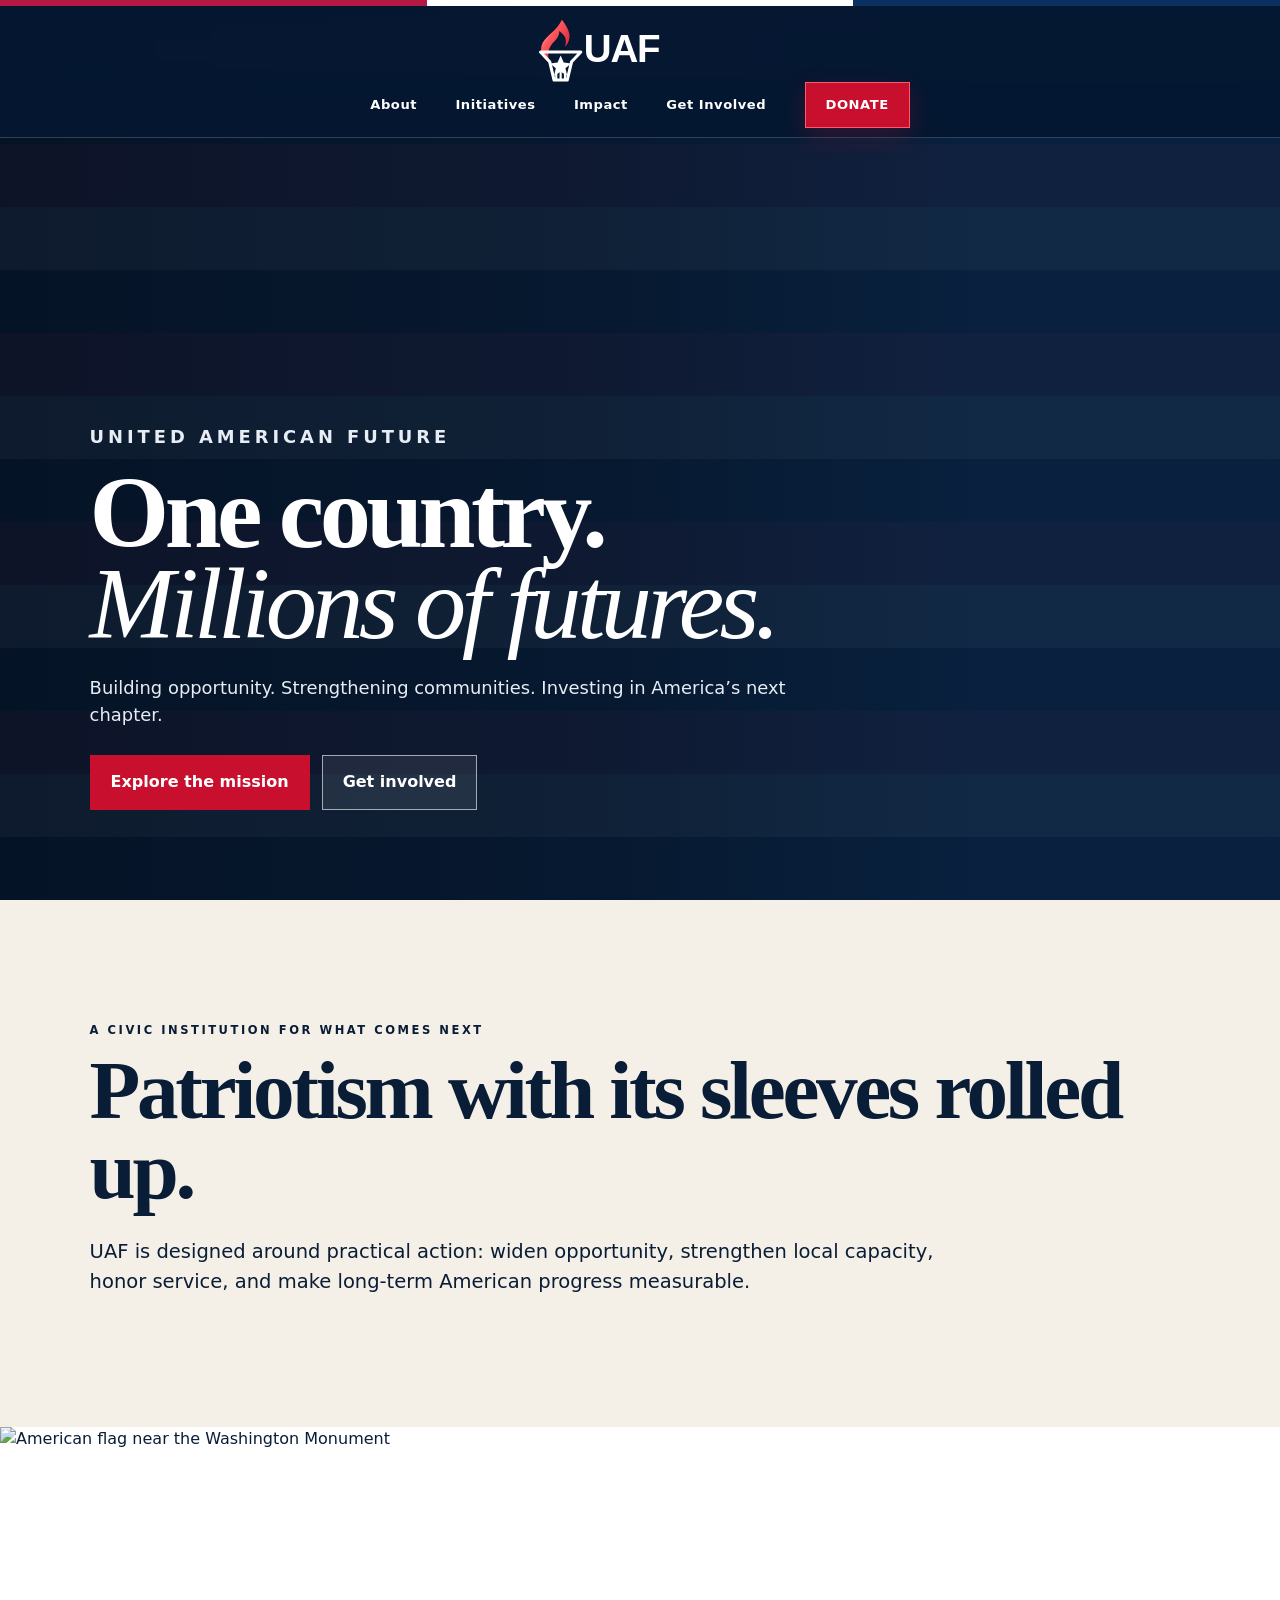
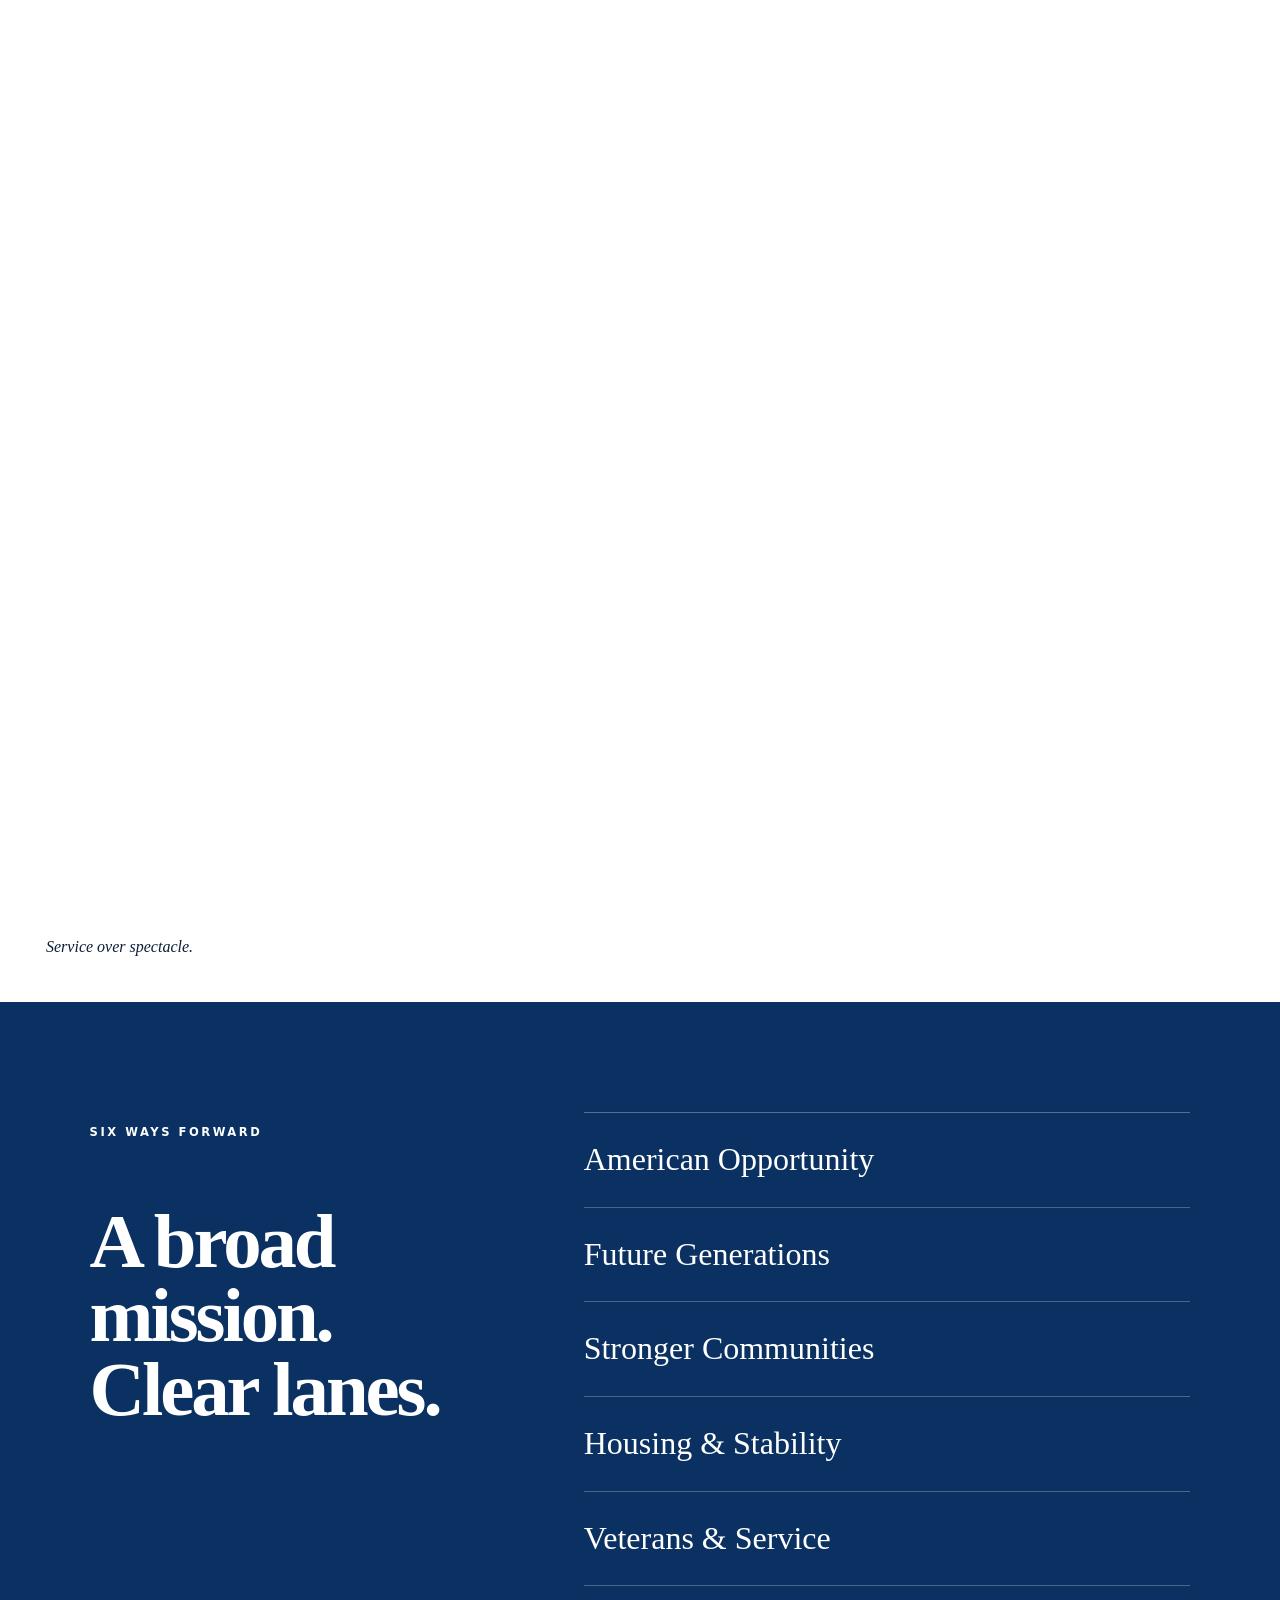
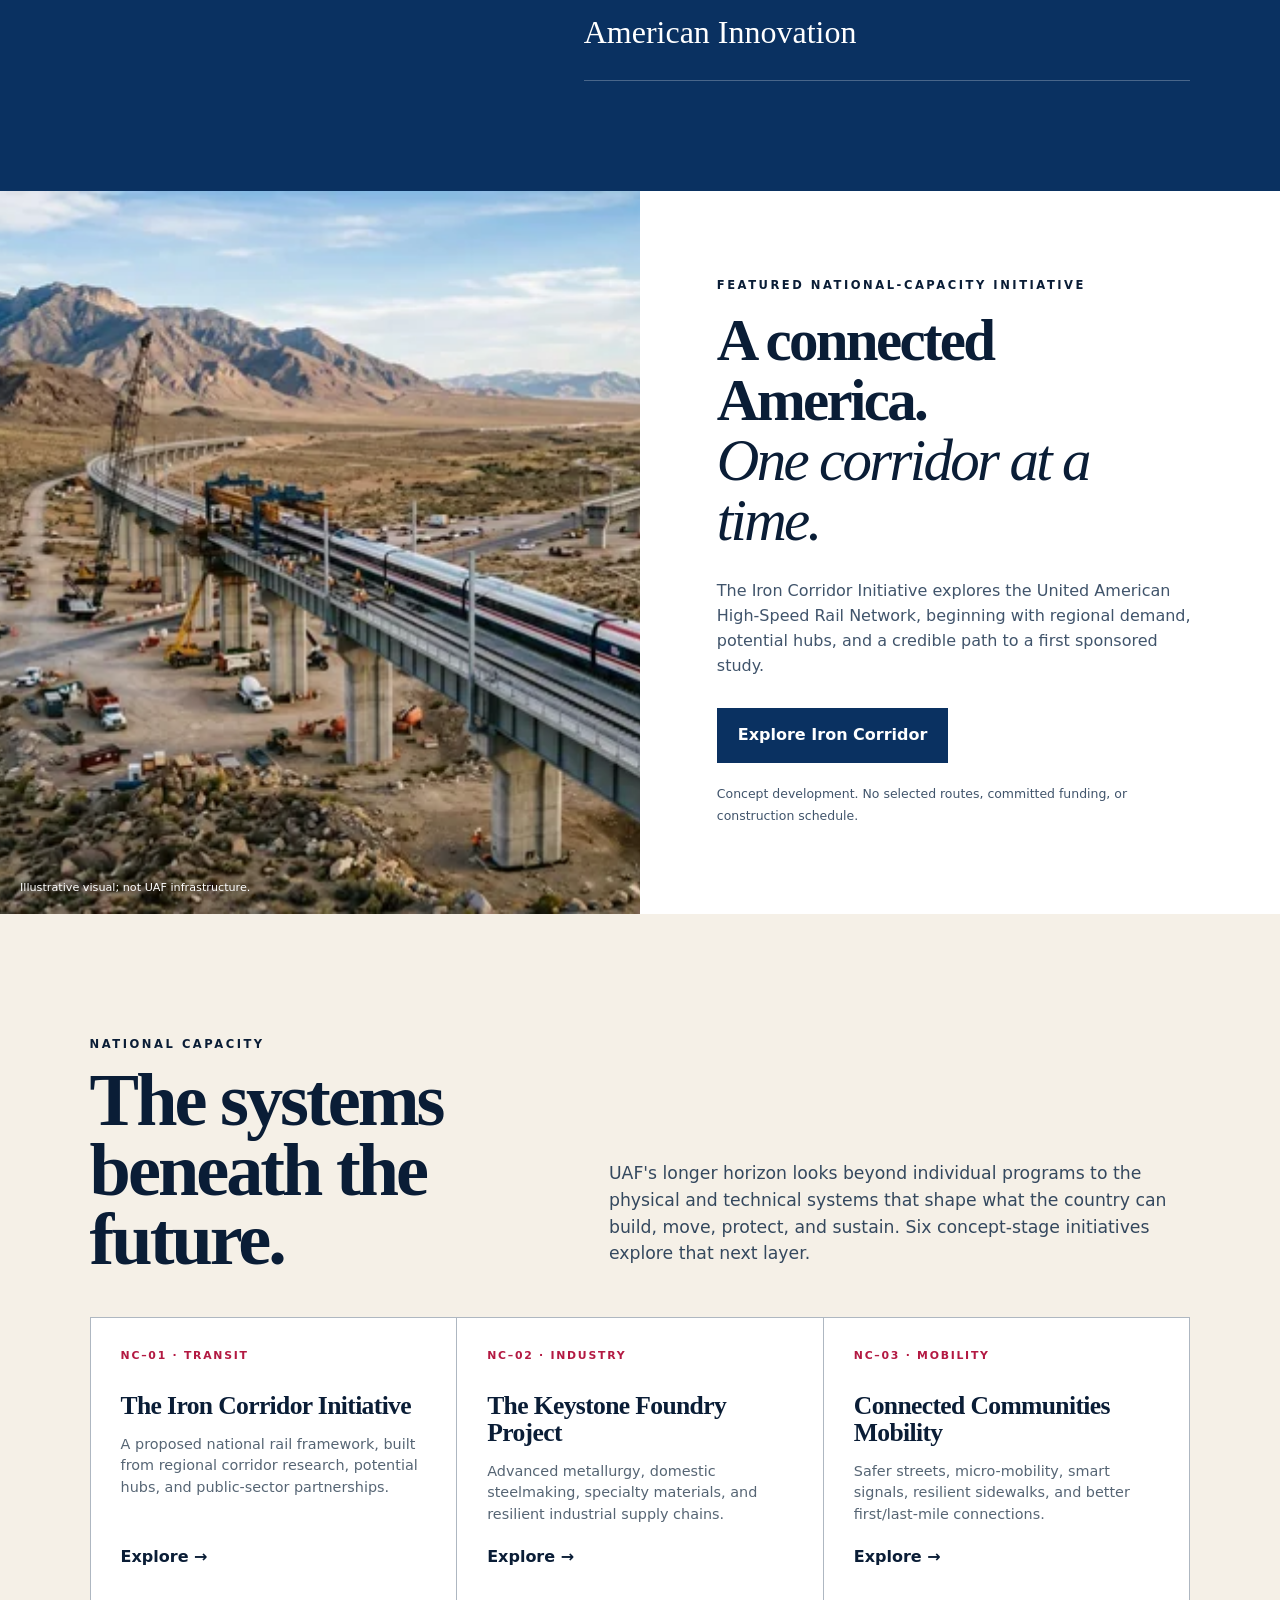
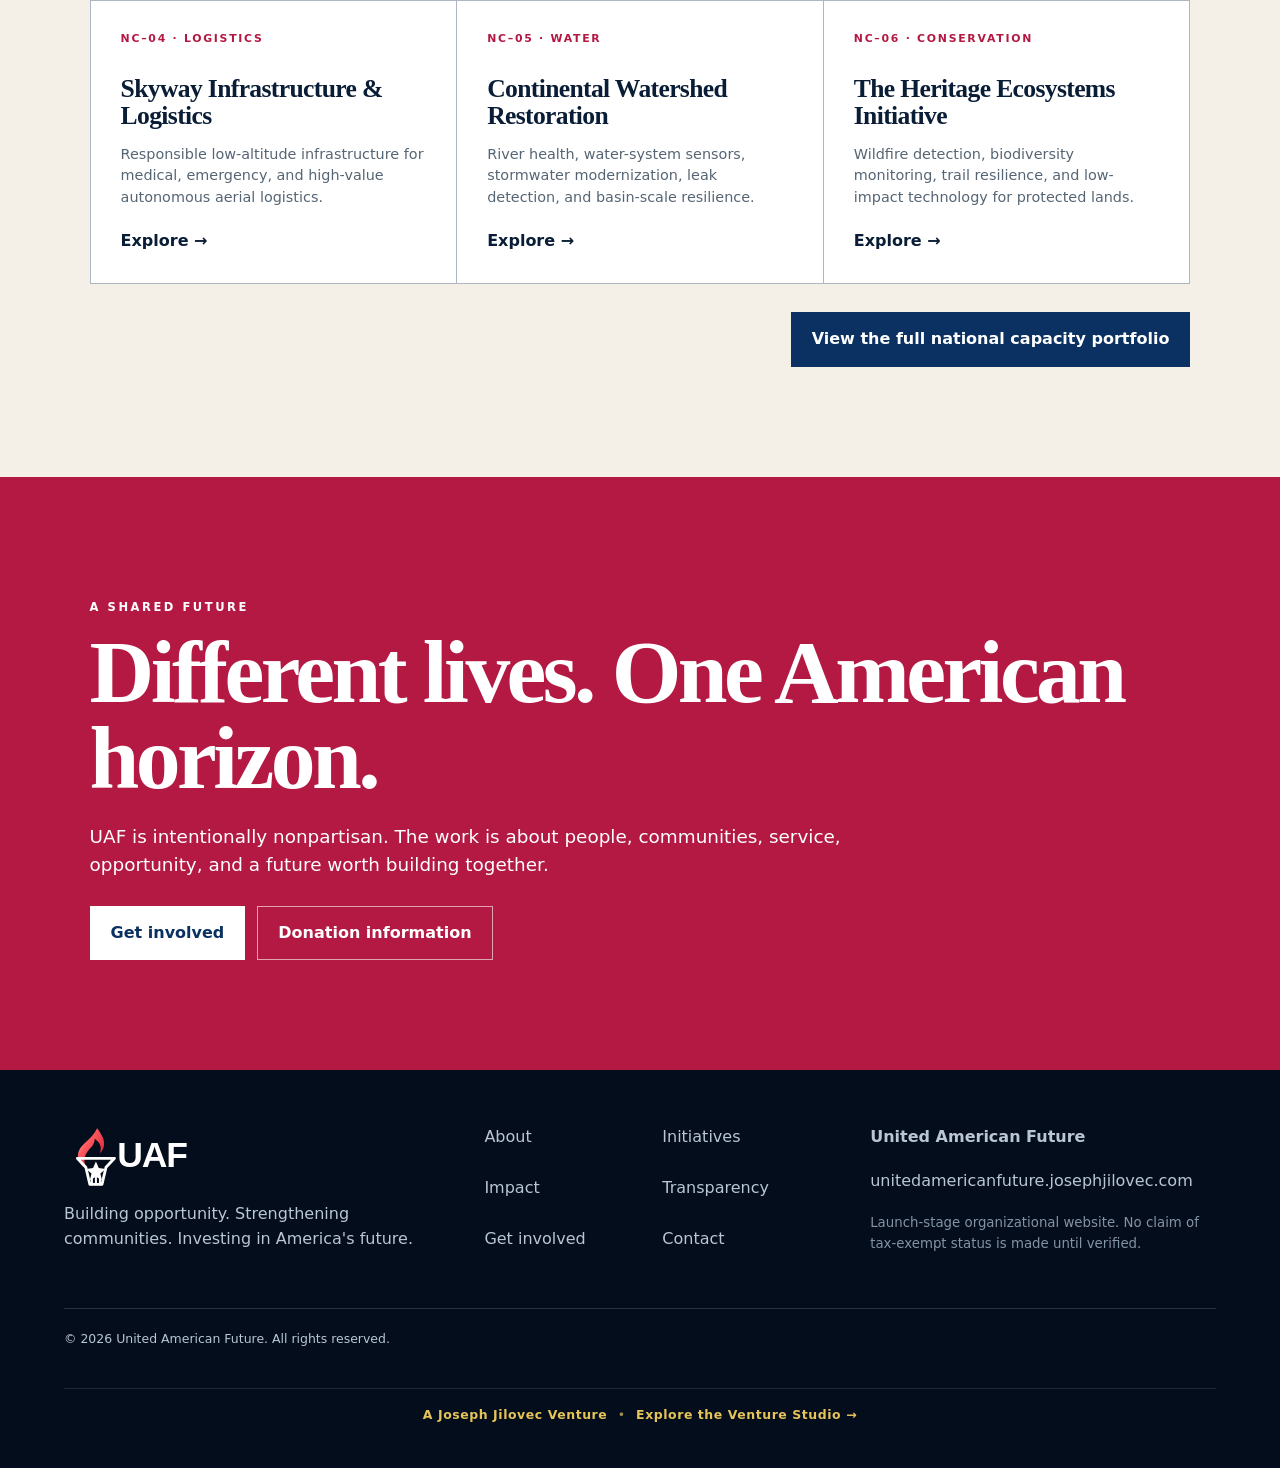
==== commit 102a268a: "Feature Iron Corridor with rail imagery and a detailed development brief" ====
--- a/index.html
+++ b/index.html
@@ -6,12 +6,12 @@
   <meta name="color-scheme" content="light dark">
   <title>United American Future | Building the Next American Future</title>
   <meta name="description" content="A nonpartisan civic institution concept focused on opportunity, service, strong communities, future generations, American innovation, and the long-horizon systems the country will depend on next.">
-  <link rel="canonical" href="https://unitedamericanfuture.org/">
+  <link rel="canonical" href="https://unitedamericanfuture.josephjilovec.com/">
   <meta property="og:type" content="website">
   <meta property="og:site_name" content="United American Future">
   <meta property="og:title" content="United American Future | Building the Next American Future">
   <meta property="og:description" content="Building opportunity, strong communities, and the durable systems America will depend on next.">
-  <meta property="og:url" content="https://unitedamericanfuture.org/">
+  <meta property="og:url" content="https://unitedamericanfuture.josephjilovec.com/">
   <meta property="og:image" content="https://commons.wikimedia.org/wiki/Special:Redirect/file/Statueoflibertywithflag.png?width=1600">
   <meta name="twitter:card" content="summary_large_image">
   <meta name="twitter:title" content="United American Future | Building the Next American Future">
@@ -19,7 +19,8 @@
   <link rel="icon" href="/assets/favicon.svg" type="image/svg+xml">
   <link rel="stylesheet" href="/site.css">
   <link rel="stylesheet" href="/capacity.css">
-  <script type="application/ld+json">{"@context":"https://schema.org","@graph":[{"@type":["Organization","NGO"],"@id":"https://unitedamericanfuture.org/#organization","name":"United American Future","url":"https://unitedamericanfuture.org","description":"A nonpartisan civic institution concept focused on opportunity, service, strong communities, future generations, innovation, and long-horizon American capacity."},{"@type":"WebSite","@id":"https://unitedamericanfuture.org/#website","url":"https://unitedamericanfuture.org","name":"United American Future","publisher":{"@id":"https://unitedamericanfuture.org/#organization"}},{"@type":"WebPage","@id":"https://unitedamericanfuture.org/#webpage","url":"https://unitedamericanfuture.org/","name":"United American Future | Building the Next American Future","isPartOf":{"@id":"https://unitedamericanfuture.org/#website"},"about":{"@id":"https://unitedamericanfuture.org/#organization"}}]}</script>
+  <script type="application/ld+json">{"@context":"https://schema.org","@graph":[{"@type":["Organization","NGO"],"@id":"https://unitedamericanfuture.josephjilovec.com/#organization","name":"United American Future","url":"https://unitedamericanfuture.josephjilovec.com","description":"A nonpartisan civic institution concept focused on opportunity, service, strong communities, future generations, innovation, and long-horizon American capacity."},{"@type":"WebSite","@id":"https://unitedamericanfuture.josephjilovec.com/#website","url":"https://unitedamericanfuture.josephjilovec.com","name":"United American Future","publisher":{"@id":"https://unitedamericanfuture.josephjilovec.com/#organization"}},{"@type":"WebPage","@id":"https://unitedamericanfuture.josephjilovec.com/#webpage","url":"https://unitedamericanfuture.josephjilovec.com/","name":"United American Future | Building the Next American Future","isPartOf":{"@id":"https://unitedamericanfuture.josephjilovec.com/#website"},"about":{"@id":"https://unitedamericanfuture.josephjilovec.com/#organization"}}]}</script>
+<link rel="stylesheet" href="/rail.css">
 </head>
 <body class="uaf">
   <div class="flag-ribbon" aria-hidden="true"></div>
@@ -68,13 +69,14 @@
       <div class="pillars"><a href="/initiatives#opportunity">American Opportunity</a><a href="/initiatives#generations">Future Generations</a><a href="/initiatives#communities">Stronger Communities</a><a href="/initiatives#stability">Housing &amp; Stability</a><a href="/initiatives#service">Veterans &amp; Service</a><a href="/initiatives#innovation">American Innovation</a></div>
     </section>
 
+<section class="rail-home-feature" aria-labelledby="rail-home-title"><figure><img src="/assets/rail/rail-vision-1000.webp" srcset="/assets/rail/rail-vision-640.webp 640w, /assets/rail/rail-vision-1000.webp 1000w" sizes="(max-width:800px) 100vw, 50vw" width="1800" height="1013" loading="lazy" decoding="async" alt="Illustrative passenger rail vision for the Iron Corridor concept"><figcaption>Illustrative visual; not UAF infrastructure.</figcaption></figure><div><p class="eyebrow">Featured national-capacity initiative</p><h2 id="rail-home-title">A connected America.<br><em>One corridor at a time.</em></h2><p>The Iron Corridor Initiative explores the United American High-Speed Rail Network, beginning with regional demand, potential hubs, and a credible path to a first sponsored study.</p><a class="button navy" href="/initiatives/iron-corridor">Explore Iron Corridor</a><p class="rail-small-note">Concept development. No selected routes, committed funding, or construction schedule.</p></div></section>
     <section class="capacity-preview">
       <div class="capacity-preview-head">
         <div><p class="eyebrow">NATIONAL CAPACITY</p><h2>The systems beneath the future.</h2></div>
         <p>UAF's longer horizon looks beyond individual programs to the physical and technical systems that shape what the country can build, move, protect, and sustain. Six concept-stage initiatives explore that next layer.</p>
       </div>
       <div class="capacity-preview-grid">
-        <a href="/initiatives#iron-corridor"><span class="preview-code">NC–01 · TRANSIT</span><h3>The Iron Corridor Initiative</h3><p>Electrified high-capacity intercity rail, corridor planning, advanced signaling, and long-range transit modernization.</p><span class="preview-arrow">Explore →</span></a>
+        <a href="/initiatives/iron-corridor"><span class="preview-code">NC–01 · TRANSIT</span><h3>The Iron Corridor Initiative</h3><p>A proposed national rail framework, built from regional corridor research, potential hubs, and public-sector partnerships.</p><span class="preview-arrow">Explore →</span></a>
         <a href="/initiatives#keystone-foundry"><span class="preview-code">NC–02 · INDUSTRY</span><h3>The Keystone Foundry Project</h3><p>Advanced metallurgy, domestic steelmaking, specialty materials, and resilient industrial supply chains.</p><span class="preview-arrow">Explore →</span></a>
         <a href="/initiatives#connected-communities"><span class="preview-code">NC–03 · MOBILITY</span><h3>Connected Communities Mobility</h3><p>Safer streets, micro-mobility, smart signals, resilient sidewalks, and better first/last-mile connections.</p><span class="preview-arrow">Explore →</span></a>
         <a href="/initiatives#skyway"><span class="preview-code">NC–04 · LOGISTICS</span><h3>Skyway Infrastructure &amp; Logistics</h3><p>Responsible low-altitude infrastructure for medical, emergency, and high-value autonomous aerial logistics.</p><span class="preview-arrow">Explore →</span></a>
@@ -95,10 +97,10 @@
   <footer class="global-footer">
     <div class="footer-brand"><img src="/assets/uaf-logo.svg" alt=""><p>Building opportunity. Strengthening communities. Investing in America's future.</p></div>
     <nav aria-label="Footer"><a href="/about">About</a><a href="/initiatives">Initiatives</a><a href="/impact">Impact</a><a href="/transparency">Transparency</a><a href="/get-involved">Get involved</a><a href="/contact">Contact</a></nav>
-    <div class="footer-note"><b>United American Future</b><span>UnitedAmericanFuture.org</span><small>Launch-stage organizational website. No claim of tax-exempt status is made until verified.</small></div>
+    <div class="footer-note"><b>United American Future</b><span>unitedamericanfuture.josephjilovec.com</span><small>Launch-stage organizational website. No claim of tax-exempt status is made until verified.</small></div>
     <p class="copyright">© 2026 United American Future. All rights reserved.</p>
-    <div class="jj-venture-nav" style="border-top:1px solid rgba(255,255,255,.10);padding:1rem 1.25rem 1.15rem;text-align:center;font-size:.78rem;letter-spacing:.045em"><a href="https://www.josephjilovec.com/ventures" style="color:#E7C45A;text-decoration:none;font-weight:700">A Joseph Jilovec Venture</a><span aria-hidden="true" style="color:#E7C45A;margin:0 .65rem;opacity:.7">•</span><a href="https://www.josephjilovec.com/ventures" style="color:#E7C45A;text-decoration:none;font-weight:800">Explore the Venture Studio →</a></div>
+    <div class="jj-venture-nav" style="border-top:1px solid rgba(255,255,255,.10);padding:1rem 1.25rem 1.15rem;text-align:center;font-size:.78rem;letter-spacing:.045em"><a href="https://www.josephjilovec.com/portfolio" style="color:#E7C45A;text-decoration:none;font-weight:700">A Joseph Jilovec Venture</a><span aria-hidden="true" style="color:#E7C45A;margin:0 .65rem;opacity:.7">•</span><a href="https://www.josephjilovec.com/portfolio" style="color:#E7C45A;text-decoration:none;font-weight:800">Explore the Venture Studio →</a></div>
   </footer>
   <script src="/site.js" defer></script>
 </body>
-</html>+</html>
--- a/rail.css
+++ b/rail.css
@@ -0,0 +1,10 @@
+html{scroll-padding-top:155px}a:focus-visible,button:focus-visible,summary:focus-visible{outline:3px solid #d5a62f;outline-offset:5px}.rail-small-note{font-size:.78rem!important;line-height:1.75!important}.rail-home-feature{display:grid;grid-template-columns:1fr 1fr;background:#fff}.rail-home-feature figure{position:relative;margin:0;min-width:0}.rail-home-feature figure img{width:100%;height:100%;min-height:550px;object-fit:cover}.rail-home-feature figcaption{position:absolute;bottom:18px;left:20px;right:20px;color:#fff;text-shadow:0 1px 8px #000;font-size:.7rem}.rail-home-feature>div{padding:75px 6vw;align-self:center}.rail-home-feature h2{font-family:Georgia,serif;font-size:clamp(2.7rem,4.6vw,5rem);line-height:1.02;letter-spacing:-.045em;margin:16px 0 28px}.rail-home-feature h2 em{font-weight:400}.rail-home-feature>div>p:not(.eyebrow){font-size:1rem;color:#40546b;max-width:620px}.rail-home-feature .button{margin-top:14px}.rail-home-feature .rail-small-note{margin-top:20px}.rail-feature .program-body>.eyebrow{color:#b31942;margin:0 0 18px}.rail-feature-image{margin:0 0 32px}.rail-feature-image img{width:100%;max-height:470px;object-fit:cover;aspect-ratio:16/9}.rail-feature-image figcaption{font-size:.72rem;color:#52667a;padding:12px 0}.rail-feature-summary{display:grid;grid-template-columns:1fr 1fr;gap:35px}.rail-feature-summary h3{font-family:Georgia,serif;font-size:1.6rem;line-height:1.14;letter-spacing:-.03em;margin:0 0 13px}.rail-feature-summary p{font-size:.94rem;line-height:1.75;color:#40546b;margin-bottom:0}.rail-feature-actions{display:flex;flex-wrap:wrap;gap:24px;align-items:center;margin-top:32px}.rail-feature-actions .button{font-size:.85rem}.rail-feature-actions .text-link{font-size:.85rem}.rail-hero{min-height:850px;padding-bottom:90px}.rail-hero-media{position:absolute;inset:0}.rail-hero-media img{width:100%;height:100%;object-fit:cover;object-position:center 54%}.rail-hero-overlay{position:absolute;inset:0;background:linear-gradient(90deg,rgba(4,18,37,.96),rgba(4,18,37,.80) 47%,rgba(4,18,37,.25)),linear-gradient(0deg,rgba(4,18,37,.65),transparent 65%)}.rail-hero .hero-copy{max-width:1020px}.rail-back{display:inline-block;color:#d5e0ec;font-size:.75rem;text-decoration:none;border-bottom:1px solid #9cafc3;padding-bottom:4px;margin-bottom:23px}.rail-hero h1{font-size:clamp(4rem,7.9vw,8.7rem);line-height:.94;margin-bottom:22px}.rail-hero p{max-width:780px;font-size:1rem}.rail-hero .rail-hero-subtitle{font-family:Georgia,serif;font-size:clamp(1.35rem,2.3vw,2rem);color:#e7c45a;margin:0 0 21px}.rail-hero .hero-actions{margin-bottom:28px}.rail-image-note{position:absolute;bottom:14px;left:7vw;right:7vw;color:#dae4ef;font-size:.64rem!important;margin:0!important;max-width:1100px!important;z-index:2}.rail-nav{position:sticky;top:138px;z-index:40;display:flex;gap:31px;align-items:center;padding:20px 7vw;background:#071426;color:#e7edf4;overflow-x:auto;white-space:nowrap;border-top:1px solid #ffffff24;border-bottom:1px solid #ffffff24}.rail-nav a{font-size:.72rem;font-weight:750;text-decoration:none}.rail-nav a:hover{color:#e7c45a}.rail-status{background:#0a3161;color:#fff;display:grid;grid-template-columns:1fr 1.3fr 1.1fr;gap:35px;padding:35px 7vw}.rail-status>div{border-left:2px solid #e7c45a;padding-left:18px;min-width:0}.rail-status span{display:block;color:#b6cbe0;font-size:.65rem;letter-spacing:.08em;text-transform:uppercase;margin-bottom:8px}.rail-status strong{font-size:.9rem;font-weight:650}.rail-section{padding:105px 7vw}.rail-section h2,.rail-about-note h2,.rail-impact-note h2,.rail-transparency-note h2{font-family:Georgia,serif;font-size:clamp(2.8rem,5vw,5.7rem);line-height:1.01;letter-spacing:-.045em;margin:12px 0 27px}.rail-section h2 em{font-weight:400}.rail-section .eyebrow{color:#b31942}.rail-intro{display:grid;grid-template-columns:1fr 1fr;gap:7vw}.rail-intro>div>p{color:#40546b;font-size:1rem;line-height:1.85}.rail-intro .rail-lede{font-family:Georgia,serif;font-size:1.4rem;line-height:1.5;color:#0a1d36;margin-top:14px}.rail-callout{border-left:4px solid #b31942;background:#fff;padding:22px 24px;margin-top:28px}.rail-callout strong{font-size:.9rem}.rail-callout p{font-size:.82rem;color:#40546b;line-height:1.85;margin:8px 0 0}.rail-heading{max-width:1030px;margin-bottom:45px}.rail-heading>p:last-child{max-width:830px;color:#40546b;font-size:1.05rem;line-height:1.8}.rail-network{background:#e6e0d5}.rail-map{margin:0 0 50px}.rail-map img{width:100%;height:auto;background:#0a213c}.rail-map a{display:block}.rail-map figcaption{font-size:.72rem;line-height:1.8;color:#43566a;padding-top:15px}.rail-map figcaption a{display:inline;text-underline-offset:3px;font-weight:650}.rail-hubs{display:grid;grid-template-columns:repeat(3,minmax(0,1fr));gap:35px;margin-bottom:70px}.rail-hubs article{border-top:3px solid #0a3161;padding:23px 0}.rail-hubs span{font-size:.63rem;font-weight:800;letter-spacing:.08em;text-transform:uppercase;color:#a52a3d}.rail-hubs h3{font-family:Georgia,serif;font-size:2.6rem;letter-spacing:-.04em;line-height:1.1;margin:15px 0}.rail-hubs p{font-size:.9rem;line-height:1.85;color:#40546b}.rail-families{display:grid;grid-template-columns:.8fr 1.2fr;gap:7vw}.rail-families>div>h3{font-family:Georgia,serif;font-size:2.4rem;line-height:1.1;letter-spacing:-.04em;margin:12px 0 22px}.rail-families>div>p:last-child{font-size:.95rem;line-height:1.85;color:#40546b}.rail-family{border-top:1px solid #9ba9b6;border-left:4px solid #328ff1;padding-left:22px}.rail-family:last-child{border-bottom:1px solid #9ba9b6}.rail-family.mountain{border-left-color:#0d9996}.rail-family.central{border-left-color:#bd881c}.rail-family.gulf{border-left-color:#3f8d50}.rail-family.northeast{border-left-color:#8255bb}.rail-family summary{display:flex;align-items:center;justify-content:space-between;gap:20px;padding:22px 10px 22px 0;font-size:1.04rem;line-height:1.5;font-weight:700;cursor:pointer;list-style:none}.rail-family summary::-webkit-details-marker,.rail-questions summary::-webkit-details-marker{display:none}.rail-family summary>b{font-size:1.4rem;font-weight:400;flex-shrink:0}.rail-family[open] summary>b{transform:rotate(45deg)}.rail-family p{font-size:.85rem;color:#40546b;line-height:1.85;margin:0 12px 22px 0}.rail-network>.rail-small-note{margin:30px 0 0;color:#52667a}.rail-screen{background:#fff}.rail-screen-grid{display:grid;grid-template-columns:repeat(3,minmax(0,1fr));border-top:1px solid #b9c2ca;border-left:1px solid #b9c2ca}.rail-screen-grid article{padding:30px;border-right:1px solid #b9c2ca;border-bottom:1px solid #b9c2ca}.rail-screen-grid article>span{font-family:Georgia,serif;font-size:1.7rem;color:#b31942}.rail-screen-grid h3{font-size:1.1rem;margin:21px 0 12px}.rail-screen-grid p{font-size:.85rem;line-height:1.85;color:#40546b;margin-bottom:0}.rail-output{display:grid;grid-template-columns:185px 1fr;gap:30px;background:#f5f0e7;border-left:5px solid #b31942;margin-top:30px;padding:27px 30px}.rail-output span{font-size:.7rem;text-transform:uppercase;font-weight:800;letter-spacing:.08em;padding-top:5px;color:#b31942}.rail-output p{margin:0;font-family:Georgia,serif;font-size:1.2rem;line-height:1.6}.rail-pathway{display:grid;grid-template-columns:.9fr 1.1fr;gap:7vw;background:#0a3161;color:#fff}.rail-pathway .eyebrow{color:#e7c45a}.rail-pathway>div>p:last-child{font-size:.94rem;color:#d2deeb;line-height:1.85;max-width:460px}.rail-pathway ol{list-style:none;padding:0;margin:0}.rail-pathway li{border-top:1px solid #ffffff40;padding:28px 0}.rail-pathway li>span{font-size:.62rem;font-weight:800;letter-spacing:.08em;text-transform:uppercase;color:#e7c45a}.rail-pathway li h3{font-family:Georgia,serif;font-size:1.8rem;line-height:1.15;letter-spacing:-.025em;margin:14px 0}.rail-pathway li p{font-size:.88rem;line-height:1.85;color:#d2deeb;margin:0;max-width:650px}.rail-role-grid{display:grid;grid-template-columns:repeat(3,minmax(0,1fr));gap:30px}.rail-role-grid article{background:#fff;border-top:4px solid #0a3161;padding:29px}.rail-role-grid article>span{font-size:.66rem;text-transform:uppercase;font-weight:800;letter-spacing:.06em;color:#b31942}.rail-role-grid h3{font-family:Georgia,serif;font-size:1.7rem;line-height:1.15;letter-spacing:-.03em;margin:22px 0 16px}.rail-role-grid p{font-size:.88rem;line-height:1.85;color:#40546b}.rail-funding{margin-top:45px;padding:35px;background:#e6e0d5}.rail-funding h3{font-family:Georgia,serif;font-size:2rem;letter-spacing:-.03em;margin:0 0 17px}.rail-funding p{font-size:.9rem;line-height:1.9;color:#40546b;max-width:1000px}.rail-funding p:last-child{margin-bottom:0}.rail-evidence{display:grid;grid-template-columns:1fr 1fr;gap:7vw;background:#fff}.rail-evidence>div>p:last-of-type{color:#40546b;font-size:.98rem;line-height:1.8}.rail-evidence .text-link{display:inline-block;margin-top:15px}.rail-evidence dl,.rail-impact-note dl{margin:12px 0 0;min-width:0}.rail-evidence dl>div,.rail-impact-note dl>div{padding:20px 0;border-top:1px solid #b0bdc9;display:grid;grid-template-columns:1.1fr 1fr;gap:20px;font-size:.83rem;line-height:1.75}.rail-evidence dt,.rail-impact-note dt{font-weight:700}.rail-evidence dd,.rail-impact-note dd{margin:0;color:#52667a}.rail-questions{display:grid;grid-template-columns:.8fr 1.2fr;gap:7vw}.rail-questions details{border-top:1px solid #aeb9c3}.rail-questions details:last-child{border-bottom:1px solid #aeb9c3}.rail-questions summary{padding:24px 0;display:flex;align-items:center;justify-content:space-between;gap:23px;list-style:none;cursor:pointer;font-size:.98rem;font-weight:650}.rail-questions summary>span{font-size:1.5rem;font-weight:400;flex-shrink:0;color:#b31942}.rail-questions details[open] summary>span{transform:rotate(45deg)}.rail-questions details>p{font-size:.87rem;line-height:1.9;color:#40546b;padding-right:25px;margin:0 0 25px}.rail-participate .rail-small-note{max-width:1000px!important;color:#f8dfe6;margin-top:25px}.rail-about-note,.rail-transparency-note{padding:90px 7vw;background:#e6e0d5}.rail-about-note h2,.rail-transparency-note h2{font-size:clamp(2.7rem,4.8vw,5rem)}.rail-about-note>p:not(.eyebrow),.rail-transparency-note>p:not(.eyebrow){max-width:1000px;font-size:1rem;color:#40546b;line-height:1.85}.rail-about-note .text-link{display:inline-block;margin-top:15px}.rail-impact-note{display:grid;grid-template-columns:1fr 1fr;gap:7vw;padding:90px 7vw;background:#e6e0d5}.rail-impact-note h2{font-size:clamp(2.7rem,4.6vw,5rem)}.rail-impact-note>div>p:not(.eyebrow){font-size:.94rem;line-height:1.85;color:#40546b}.rail-impact-note .text-link{display:inline-block;margin-top:12px}.rail-contact-context{grid-column:2;padding:20px;background:#e6e0d5;border-left:4px solid #b31942;margin:0 0 -20px;color:#0a1d36;font-size:.87rem}.rail-contact-context[hidden]{display:none}.footer-note span{overflow-wrap:anywhere}.global-footer .jj-venture-nav{grid-column:1/-1}.rail-contact-context+form{align-self:start}
+@media(max-width:1100px){.rail-hero h1{font-size:7vw}.rail-status{gap:22px}.rail-hubs{gap:25px}.rail-screen-grid article{padding:24px}.rail-role-grid article{padding:23px}.rail-nav{gap:24px}}
+@media(max-width:900px){html{scroll-padding-top:120px}.rail-home-feature{grid-template-columns:1fr}.rail-home-feature figure img{min-height:0;height:auto;aspect-ratio:16/9}.rail-home-feature>div{padding:60px 7vw}.rail-hero{min-height:840px;padding-top:170px}.rail-hero h1{font-size:clamp(3.7rem,8vw,6rem)}.rail-hero-overlay{background:linear-gradient(90deg,rgba(4,18,37,.95),rgba(4,18,37,.7)),linear-gradient(0deg,rgba(4,18,37,.6),transparent)}.rail-nav{top:98px;padding-block:17px}.rail-status{grid-template-columns:1fr;gap:23px}.rail-intro,.rail-pathway,.rail-evidence,.rail-questions,.rail-impact-note{grid-template-columns:1fr;gap:35px}.rail-role-grid{grid-template-columns:1fr;gap:20px}.rail-role-grid article{padding:28px}.rail-screen-grid{grid-template-columns:1fr 1fr}.rail-hubs{grid-template-columns:1fr;gap:7px;margin-bottom:40px}.rail-hubs h3{font-size:2.3rem}.rail-families{grid-template-columns:1fr;gap:25px}.rail-contact-context{grid-column:1;margin:0}.rail-feature-summary{gap:25px}}
+@media(max-width:650px){.rail-section{padding:65px 6vw}.rail-section h2{font-size:clamp(2.45rem,10.8vw,3.4rem)}.rail-home-feature>div{padding:55px 6vw}.rail-home-feature h2{font-size:2.7rem}.rail-home-feature>div>p:not(.eyebrow){font-size:.95rem}.rail-hero{min-height:780px;padding:150px 6vw 75px}.rail-hero h1{font-size:clamp(3rem,12.5vw,4.7rem);line-height:1.04;margin-top:18px}.rail-hero p{font-size:.88rem}.rail-hero .rail-hero-subtitle{font-size:1.35rem}.rail-back{font-size:.68rem;max-width:100%;margin-bottom:20px}.rail-hero .kicker{font-size:.61rem;letter-spacing:.16em}.rail-hero .hero-actions{gap:10px;margin-top:23px;margin-bottom:25px}.rail-hero .button{font-size:.73rem;padding:13px 15px}.rail-hero-media img{object-position:62% center}.rail-image-note{left:6vw;right:6vw;font-size:.54rem!important;line-height:1.6!important}.rail-nav{padding-inline:6vw;gap:23px}.rail-nav a{font-size:.66rem}.rail-status{padding:28px 6vw}.rail-status strong{font-size:.85rem}.rail-intro .rail-lede{font-size:1.25rem}.rail-intro>div>p{font-size:.94rem}.rail-callout{padding:20px}.rail-heading{margin-bottom:30px}.rail-heading>p:last-child{font-size:.94rem}.rail-map{margin-left:-2vw;margin-right:-2vw;margin-bottom:30px}.rail-map figcaption{padding-inline:2vw;font-size:.66rem}.rail-map img{min-height:0}.rail-family{padding-left:15px}.rail-family summary{font-size:.9rem;padding-block:20px;gap:13px}.rail-family p{font-size:.82rem}.rail-screen-grid{grid-template-columns:1fr}.rail-screen-grid article{padding:24px}.rail-screen-grid h3{font-size:1.07rem;margin-top:17px}.rail-output{grid-template-columns:1fr;gap:10px;padding:23px}.rail-output p{font-size:1.1rem}.rail-pathway li{padding-block:24px}.rail-pathway li h3{font-size:1.7rem}.rail-funding{padding:25px;margin-top:25px}.rail-funding h3{font-size:1.7rem}.rail-funding p{font-size:.84rem}.rail-evidence dl>div,.rail-impact-note dl>div{grid-template-columns:1fr;gap:5px;font-size:.82rem;padding-block:17px}.rail-questions{gap:15px}.rail-questions summary{font-size:.9rem}.rail-questions details>p{font-size:.83rem}.rail-about-note,.rail-transparency-note,.rail-impact-note{padding:65px 6vw}.rail-feature-summary{grid-template-columns:1fr;gap:25px}.rail-feature-summary h3{font-size:1.5rem}.rail-feature-actions{gap:20px}.rail-feature-actions .button{font-size:.75rem}.rail-feature-image figcaption{font-size:.65rem}.rail-families>div>h3{font-size:2.1rem}.rail-small-note{font-size:.7rem!important}.rail-transparency-note>p:not(.eyebrow),.rail-about-note>p:not(.eyebrow){font-size:.92rem}.rail-contact-context{font-size:.8rem}}
+@media(max-width:360px){.rail-hero h1{font-size:2.95rem}.rail-hero .rail-hero-subtitle{font-size:1.17rem}.rail-hero .button{font-size:.67rem;padding-inline:12px}.rail-home-feature h2{font-size:2.4rem}.rail-section h2{font-size:2.35rem}.rail-feature-actions .button{font-size:.68rem;padding-inline:13px}}
+@media(prefers-reduced-motion:reduce){*{scroll-behavior:auto!important;transition:none!important;animation:none!important}}
+
+.contact-form .rail-contact-context{grid-column:auto;margin:0;padding:18px;font-size:.8rem}.contact-form .rail-contact-context[hidden]{display:none}
+
+.contact-form{min-width:0}.contact-form input,.contact-form select,.contact-form textarea{min-width:0}@media(max-width:650px){.governance li{grid-template-columns:1fr;gap:7px}}
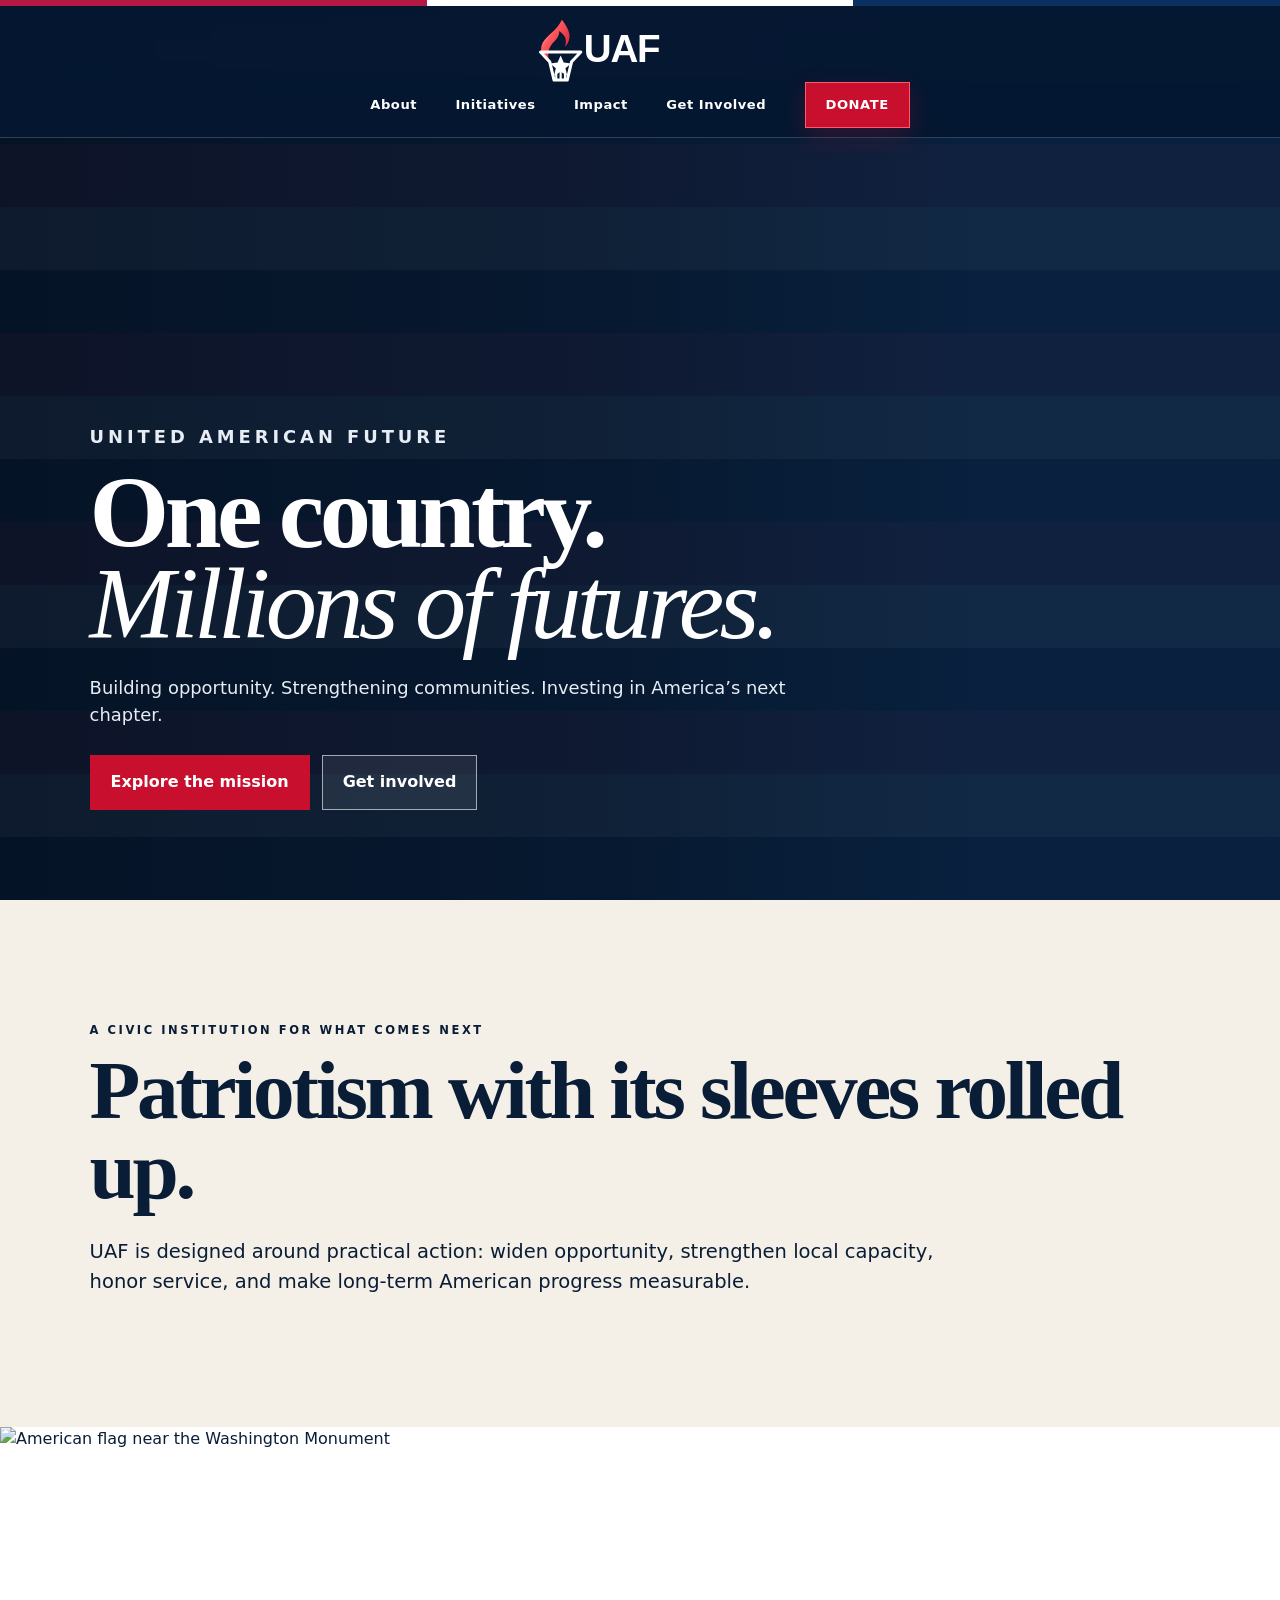
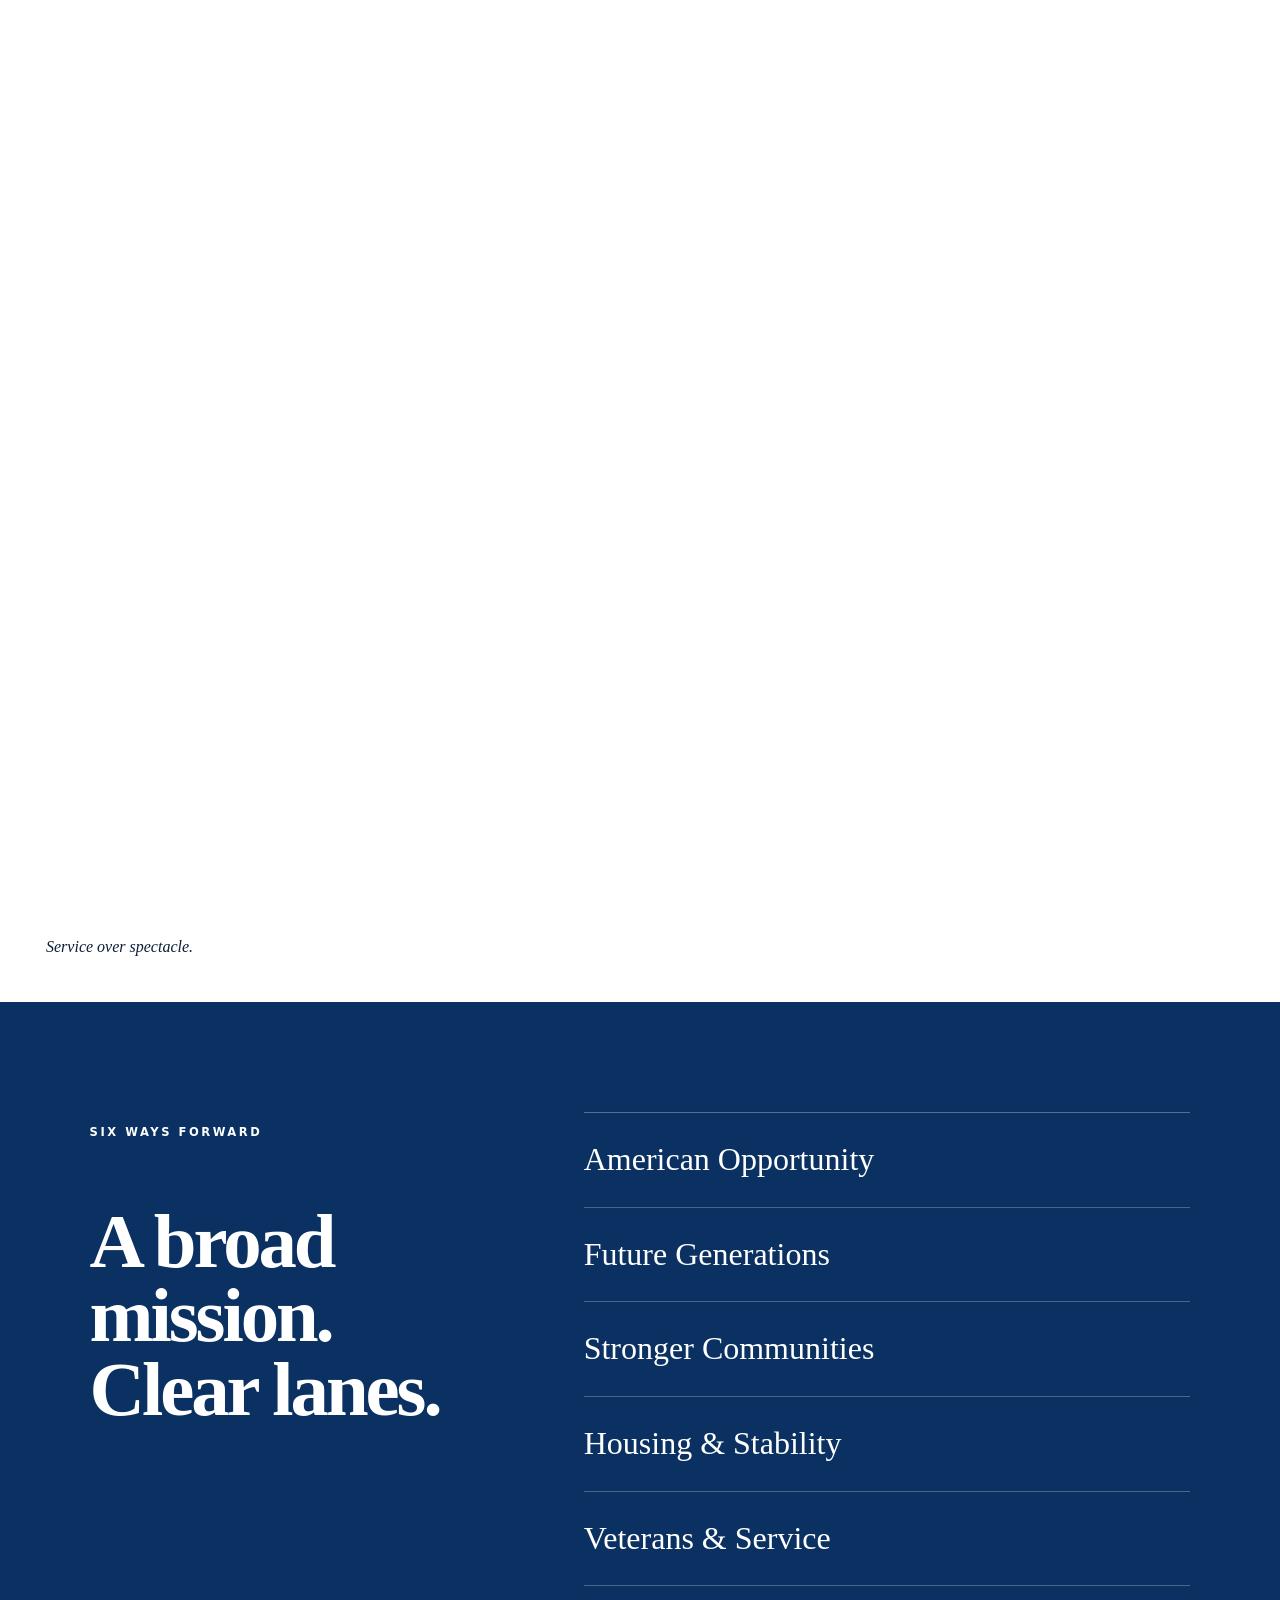
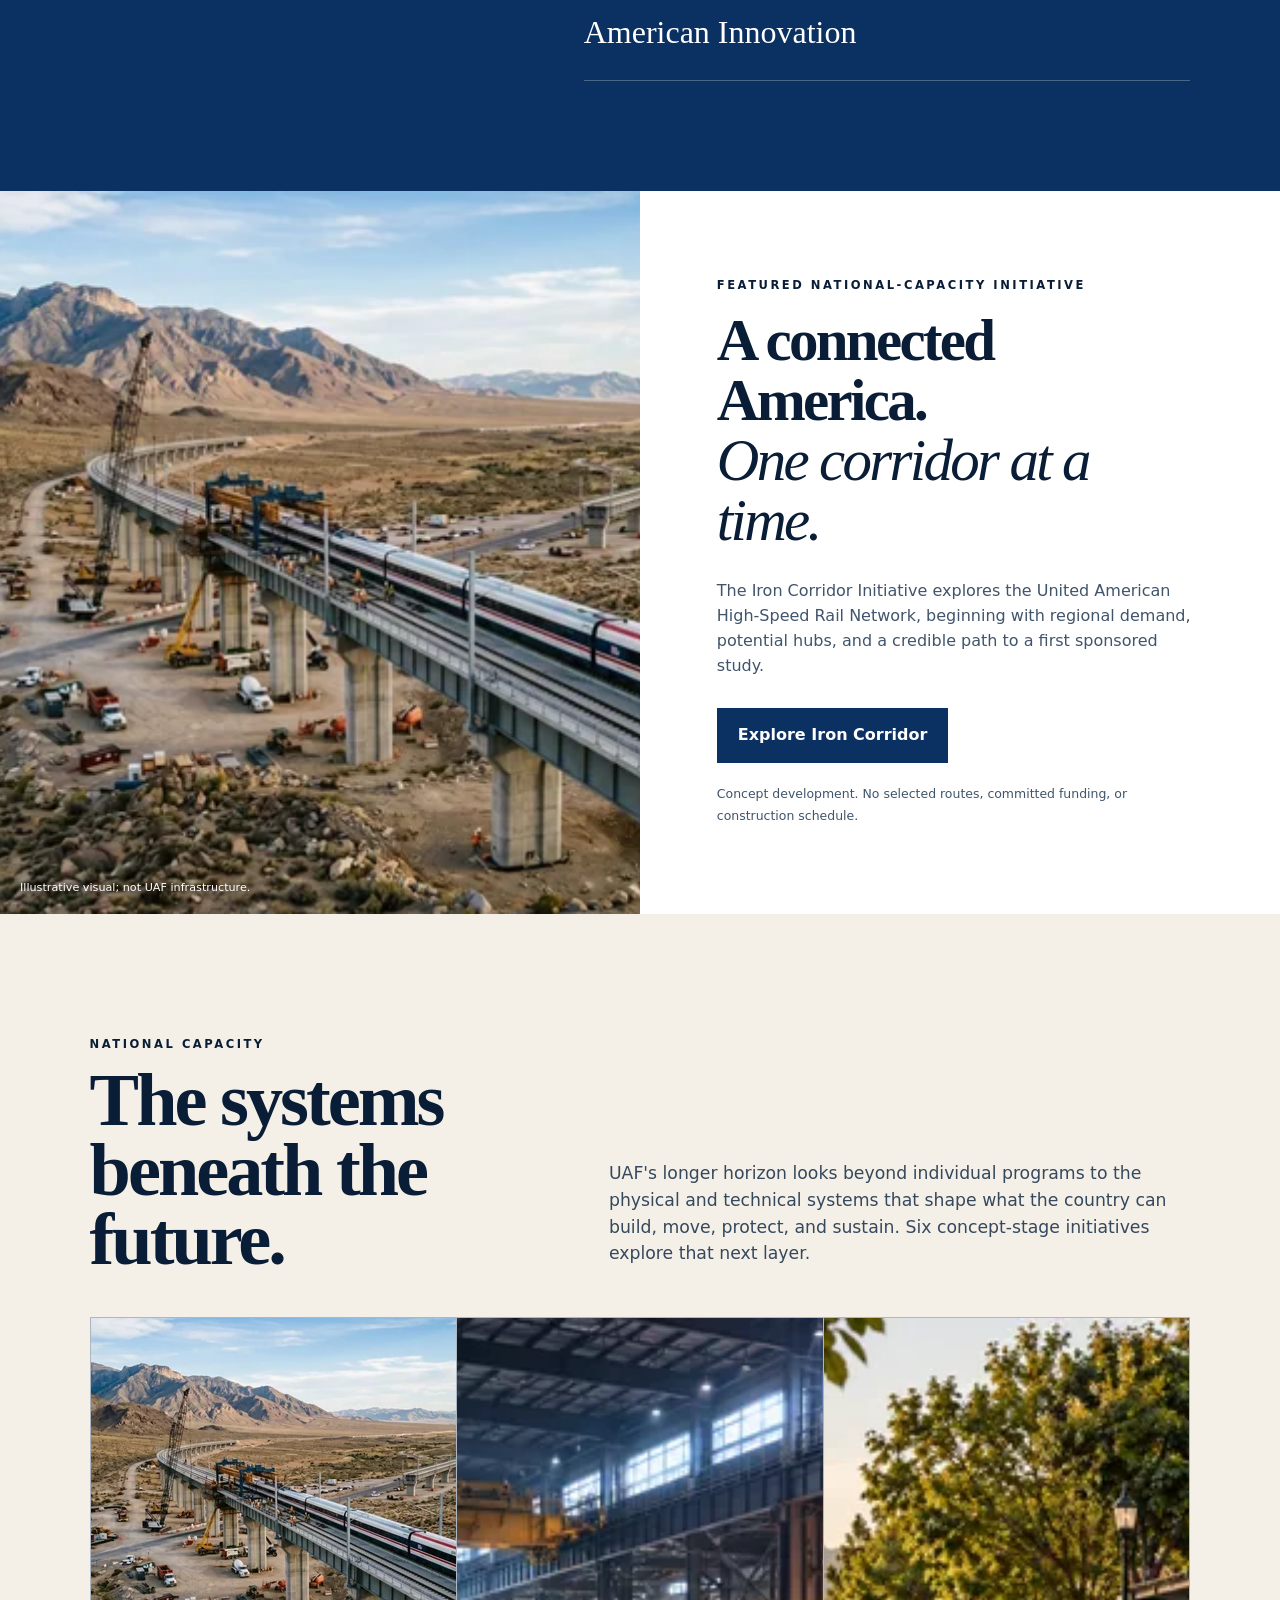
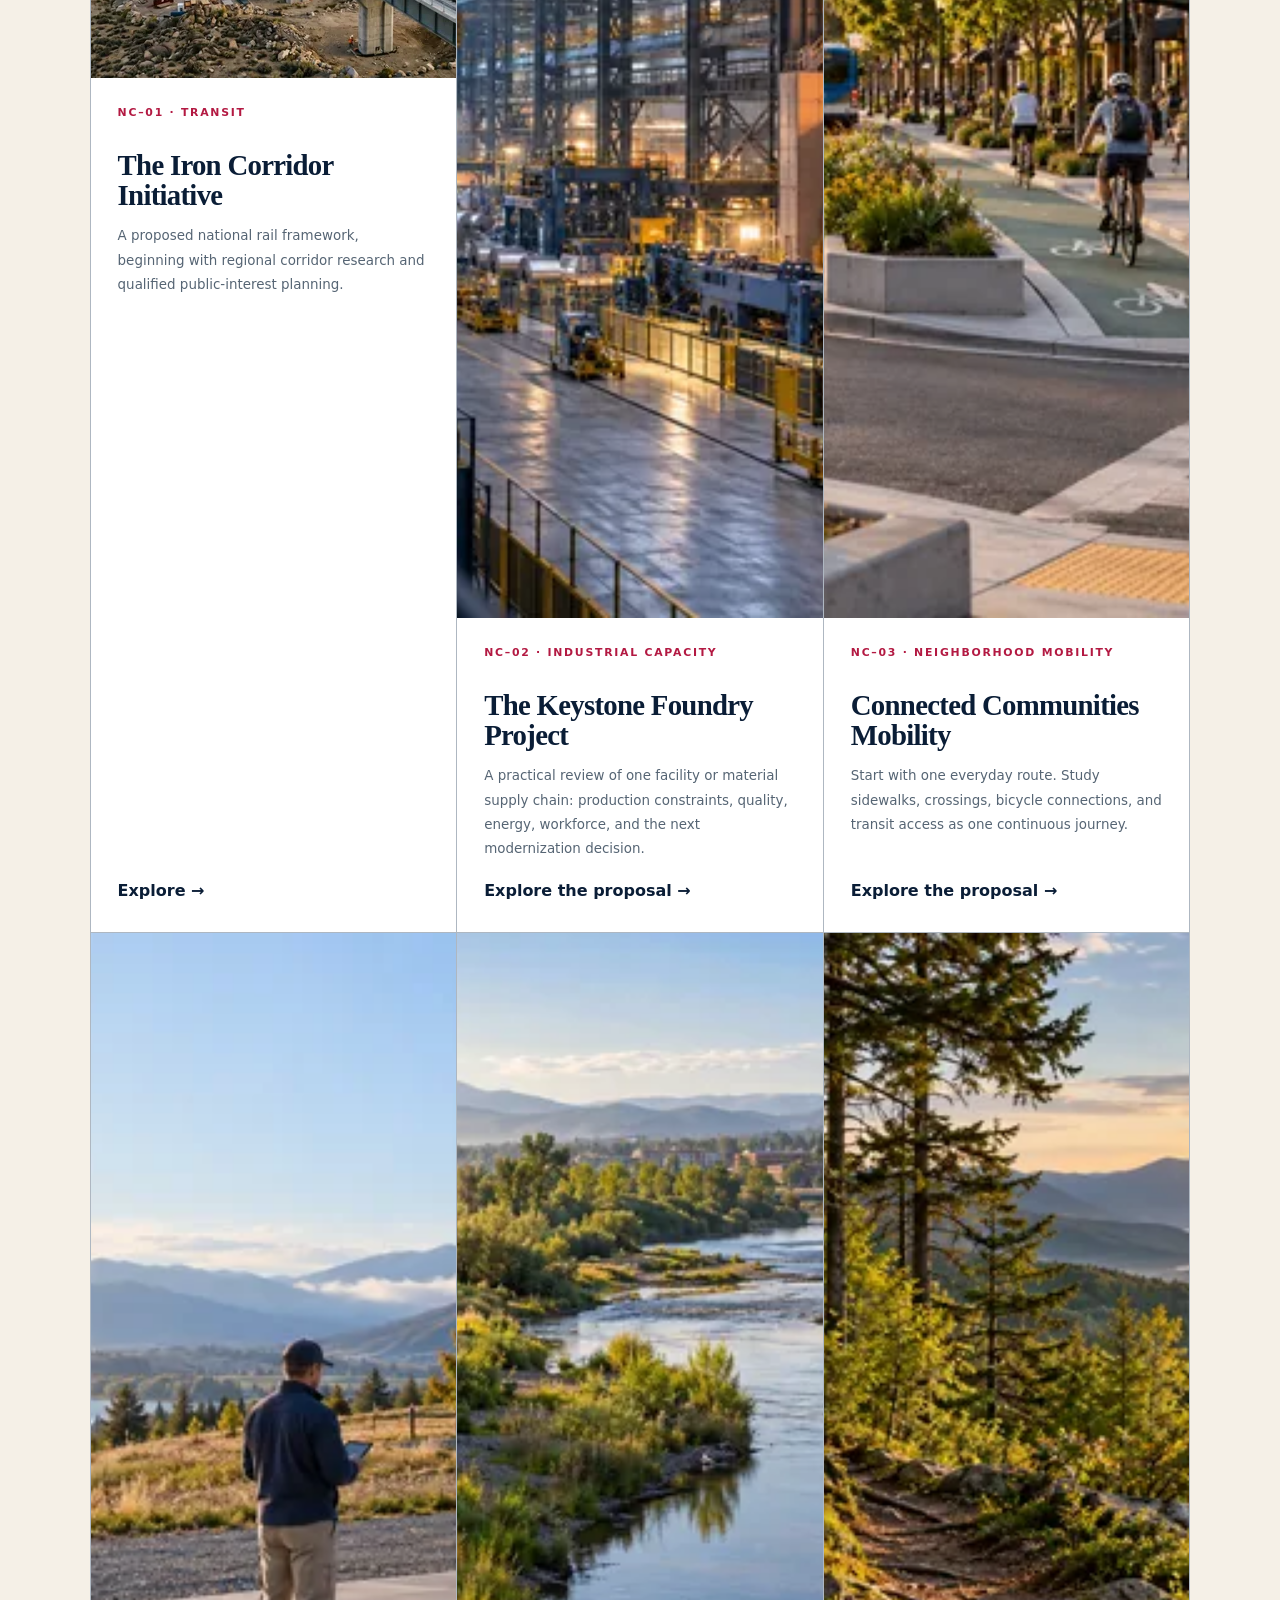
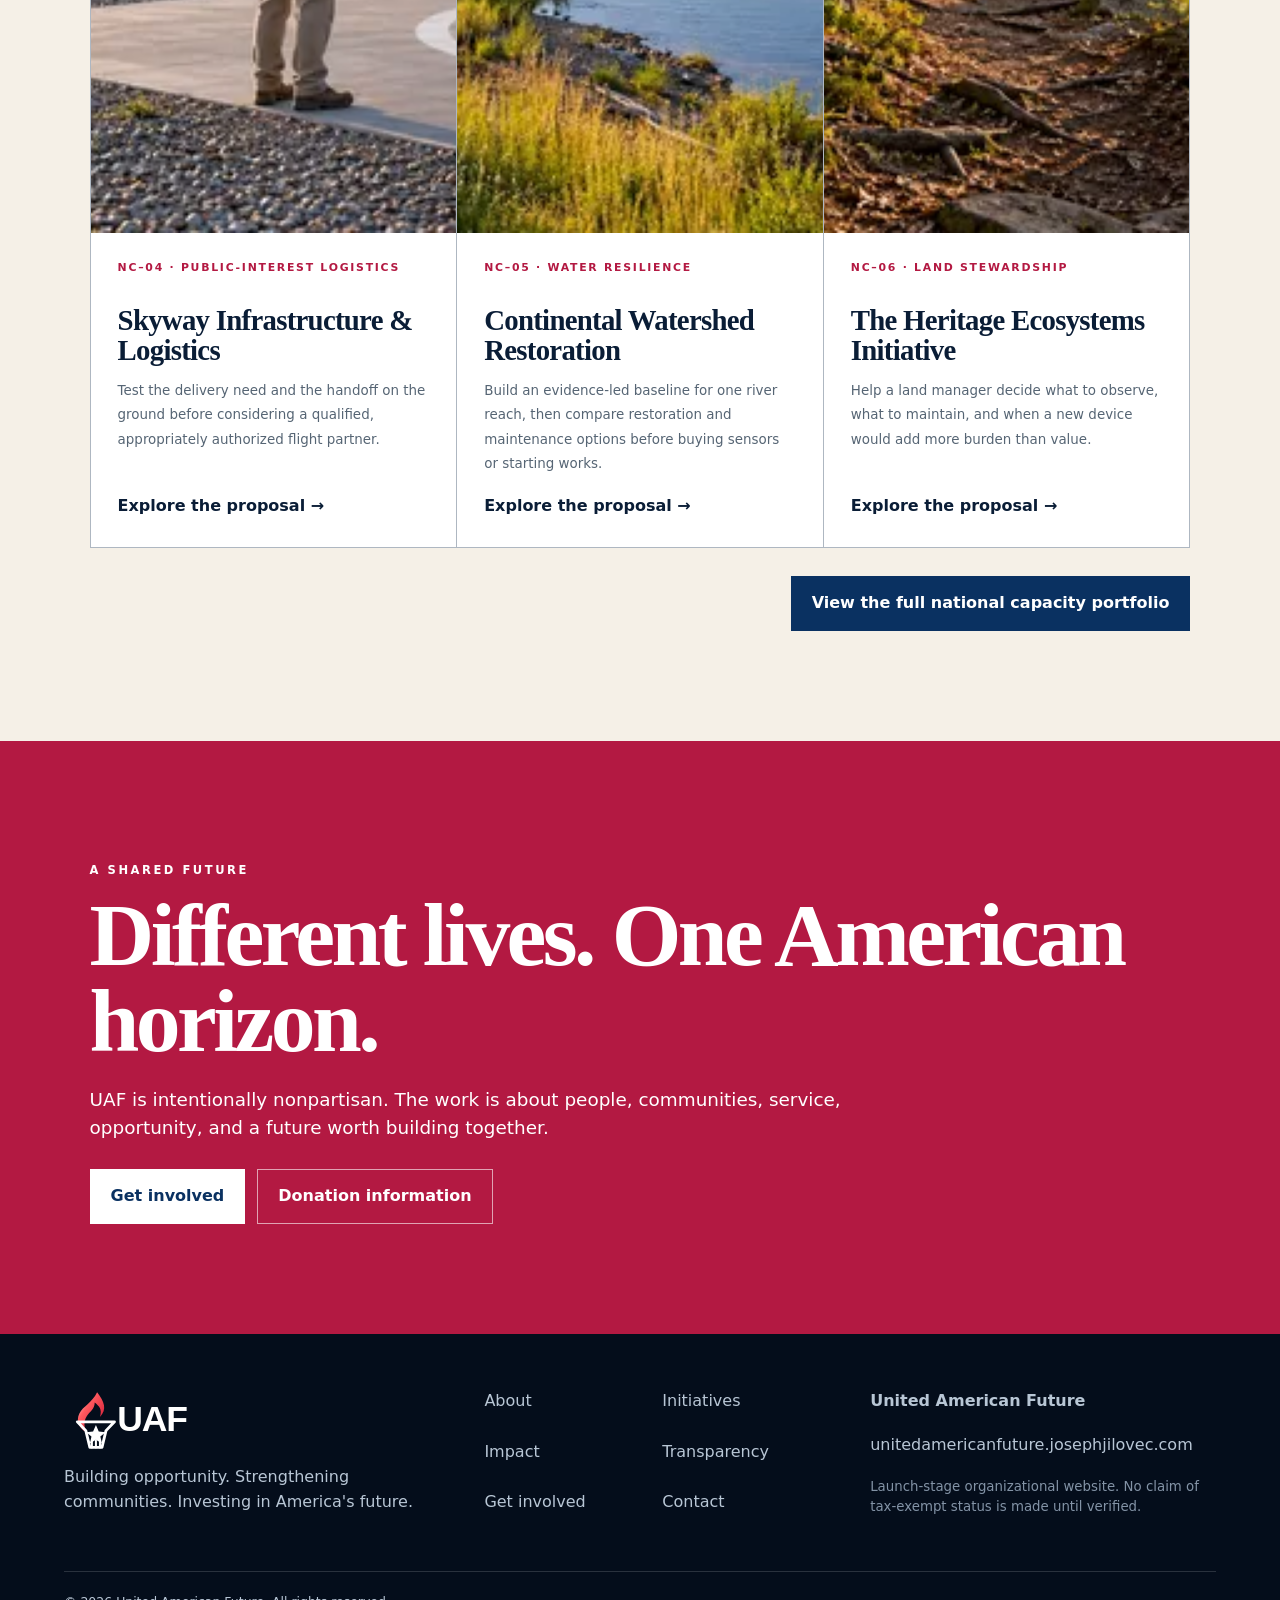
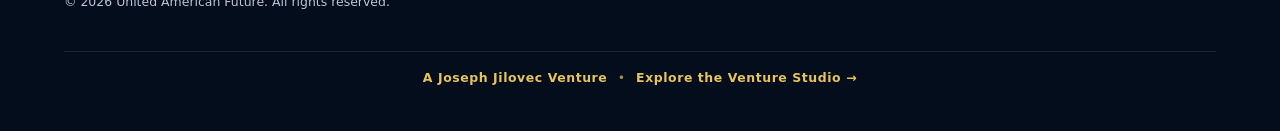
==== commit e49417b5: "Expand UAF NC-02 through NC-06 with distinct study proposals and ten concept images" ====
--- a/index.html
+++ b/index.html
@@ -21,6 +21,7 @@
   <link rel="stylesheet" href="/capacity.css">
   <script type="application/ld+json">{"@context":"https://schema.org","@graph":[{"@type":["Organization","NGO"],"@id":"https://unitedamericanfuture.josephjilovec.com/#organization","name":"United American Future","url":"https://unitedamericanfuture.josephjilovec.com","description":"A nonpartisan civic institution concept focused on opportunity, service, strong communities, future generations, innovation, and long-horizon American capacity."},{"@type":"WebSite","@id":"https://unitedamericanfuture.josephjilovec.com/#website","url":"https://unitedamericanfuture.josephjilovec.com","name":"United American Future","publisher":{"@id":"https://unitedamericanfuture.josephjilovec.com/#organization"}},{"@type":"WebPage","@id":"https://unitedamericanfuture.josephjilovec.com/#webpage","url":"https://unitedamericanfuture.josephjilovec.com/","name":"United American Future | Building the Next American Future","isPartOf":{"@id":"https://unitedamericanfuture.josephjilovec.com/#website"},"about":{"@id":"https://unitedamericanfuture.josephjilovec.com/#organization"}}]}</script>
 <link rel="stylesheet" href="/rail.css">
+<link rel="stylesheet" href="/initiatives.css">
 </head>
 <body class="uaf">
   <div class="flag-ribbon" aria-hidden="true"></div>
@@ -76,12 +77,12 @@
         <p>UAF's longer horizon looks beyond individual programs to the physical and technical systems that shape what the country can build, move, protect, and sustain. Six concept-stage initiatives explore that next layer.</p>
       </div>
       <div class="capacity-preview-grid">
-        <a href="/initiatives/iron-corridor"><span class="preview-code">NC–01 · TRANSIT</span><h3>The Iron Corridor Initiative</h3><p>A proposed national rail framework, built from regional corridor research, potential hubs, and public-sector partnerships.</p><span class="preview-arrow">Explore →</span></a>
-        <a href="/initiatives#keystone-foundry"><span class="preview-code">NC–02 · INDUSTRY</span><h3>The Keystone Foundry Project</h3><p>Advanced metallurgy, domestic steelmaking, specialty materials, and resilient industrial supply chains.</p><span class="preview-arrow">Explore →</span></a>
-        <a href="/initiatives#connected-communities"><span class="preview-code">NC–03 · MOBILITY</span><h3>Connected Communities Mobility</h3><p>Safer streets, micro-mobility, smart signals, resilient sidewalks, and better first/last-mile connections.</p><span class="preview-arrow">Explore →</span></a>
-        <a href="/initiatives#skyway"><span class="preview-code">NC–04 · LOGISTICS</span><h3>Skyway Infrastructure &amp; Logistics</h3><p>Responsible low-altitude infrastructure for medical, emergency, and high-value autonomous aerial logistics.</p><span class="preview-arrow">Explore →</span></a>
-        <a href="/initiatives#watershed"><span class="preview-code">NC–05 · WATER</span><h3>Continental Watershed Restoration</h3><p>River health, water-system sensors, stormwater modernization, leak detection, and basin-scale resilience.</p><span class="preview-arrow">Explore →</span></a>
-        <a href="/initiatives#heritage-ecosystems"><span class="preview-code">NC–06 · CONSERVATION</span><h3>The Heritage Ecosystems Initiative</h3><p>Wildfire detection, biodiversity monitoring, trail resilience, and low-impact technology for protected lands.</p><span class="preview-arrow">Explore →</span></a>
+        <a class="program-preview" href="/initiatives/iron-corridor"><img src="/assets/rail/rail-vision-640.webp" width="640" height="360" loading="lazy" decoding="async" alt="Supplied rail concept illustration"><span class="preview-code">NC–01 · TRANSIT</span><h3>The Iron Corridor Initiative</h3><p>A proposed national rail framework, beginning with regional corridor research and qualified public-interest planning.</p><span class="preview-arrow">Explore →</span></a>
+        <a class="program-preview" href="/initiatives/keystone-foundry"><img src="/assets/initiatives/keystone-foundry/hero-1600.webp" srcset="/assets/initiatives/keystone-foundry/hero-640.webp 640w, /assets/initiatives/keystone-foundry/hero-960.webp 960w, /assets/initiatives/keystone-foundry/hero-1600.webp 1600w" sizes="(max-width:650px) 88vw, (max-width:1000px) 43vw, 29vw" width="1600" height="900" alt="AI concept of a modern steelworks interior with controlled furnace activity and overhead handling structures" loading="lazy" decoding="async"><span class="preview-code">NC–02 · INDUSTRIAL CAPACITY</span><h3>The Keystone Foundry Project</h3><p>A practical review of one facility or material supply chain: production constraints, quality, energy, workforce, and the next modernization decision.</p><span class="preview-arrow">Explore the proposal →</span></a>
+        <a class="program-preview" href="/initiatives/connected-communities"><img src="/assets/initiatives/connected-communities/hero-1600.webp" srcset="/assets/initiatives/connected-communities/hero-640.webp 640w, /assets/initiatives/connected-communities/hero-960.webp 960w, /assets/initiatives/connected-communities/hero-1600.webp 1600w" sizes="(max-width:650px) 88vw, (max-width:1000px) 43vw, 29vw" width="1600" height="900" alt="AI concept of a neighborhood street with sidewalks, a protected bicycle lane, marked crossing, and a transit stop" loading="lazy" decoding="async"><span class="preview-code">NC–03 · NEIGHBORHOOD MOBILITY</span><h3>Connected Communities Mobility</h3><p>Start with one everyday route. Study sidewalks, crossings, bicycle connections, and transit access as one continuous journey.</p><span class="preview-arrow">Explore the proposal →</span></a>
+        <a class="program-preview" href="/initiatives/skyway"><img src="/assets/initiatives/skyway/hero-1600.webp" srcset="/assets/initiatives/skyway/hero-640.webp 640w, /assets/initiatives/skyway/hero-960.webp 960w, /assets/initiatives/skyway/hero-1600.webp 1600w" sizes="(max-width:650px) 88vw, (max-width:1000px) 43vw, 29vw" width="1600" height="900" alt="AI concept of a stationary cargo drone on a controlled landing pad beside an imagined rural clinic" loading="lazy" decoding="async"><span class="preview-code">NC–04 · PUBLIC-INTEREST LOGISTICS</span><h3>Skyway Infrastructure &amp; Logistics</h3><p>Test the delivery need and the handoff on the ground before considering a qualified, appropriately authorized flight partner.</p><span class="preview-arrow">Explore the proposal →</span></a>
+        <a class="program-preview" href="/initiatives/watershed"><img src="/assets/initiatives/watershed/hero-1600.webp" srcset="/assets/initiatives/watershed/hero-640.webp 640w, /assets/initiatives/watershed/hero-960.webp 960w, /assets/initiatives/watershed/hero-1600.webp 1600w" sizes="(max-width:650px) 88vw, (max-width:1000px) 43vw, 29vw" width="1600" height="900" alt="AI concept of a river and riparian corridor beside an imagined American town with a bridge in the distance" loading="lazy" decoding="async"><span class="preview-code">NC–05 · WATER RESILIENCE</span><h3>Continental Watershed Restoration</h3><p>Build an evidence-led baseline for one river reach, then compare restoration and maintenance options before buying sensors or starting works.</p><span class="preview-arrow">Explore the proposal →</span></a>
+        <a class="program-preview" href="/initiatives/heritage-ecosystems"><img src="/assets/initiatives/heritage-ecosystems/hero-1600.webp" srcset="/assets/initiatives/heritage-ecosystems/hero-640.webp 640w, /assets/initiatives/heritage-ecosystems/hero-960.webp 960w, /assets/initiatives/heritage-ecosystems/hero-1600.webp 1600w" sizes="(max-width:650px) 88vw, (max-width:1000px) 43vw, 29vw" width="1600" height="900" alt="AI concept of a forest at sunrise with an established trail and a discreet monitoring device on an existing post" loading="lazy" decoding="async"><span class="preview-code">NC–06 · LAND STEWARDSHIP</span><h3>The Heritage Ecosystems Initiative</h3><p>Help a land manager decide what to observe, what to maintain, and when a new device would add more burden than value.</p><span class="preview-arrow">Explore the proposal →</span></a>
       </div>
       <div class="capacity-preview-more"><a class="button navy" href="/initiatives#national-capacity">View the full national capacity portfolio</a></div>
     </section>
--- a/initiatives.css
+++ b/initiatives.css
@@ -0,0 +1,13 @@
+/* UAF national capacity: shared institution, discipline-specific stories. */
+.program-page{--program-accent:#e7c45a;--program-tint:#e9e3d7}.mobility-page{--program-accent:#a4d7cd;--program-tint:#e0e9e5}.skyway-page{--program-accent:#b4d3ed;--program-tint:#e3e9ee}.watershed-page{--program-accent:#a9d4db;--program-tint:#e0e9e9}.heritage-page{--program-accent:#c6d3a5;--program-tint:#e4e8dd}
+.program-hero{min-height:850px;padding:195px 7vw 90px;isolation:isolate}.program-hero-media,.program-hero-shade{position:absolute;inset:0;z-index:-1}.program-hero-media img{height:100%;width:100%;object-fit:cover;object-position:center}.program-hero-shade{background:linear-gradient(90deg,rgba(4,17,33,.96),rgba(4,17,33,.82) 48%,rgba(4,17,33,.28)),linear-gradient(0deg,rgba(4,17,33,.8),transparent 70%)}.program-hero .hero-copy{max-width:1100px}.program-back{font-size:.73rem;color:#d7e1ec;display:inline-block;text-decoration:none;border-bottom:1px solid #aebdca;padding-bottom:5px;margin-bottom:25px}.program-hero .kicker{font-size:.65rem;letter-spacing:.17em;color:var(--program-accent);max-width:100%}.program-hero h1{font-size:clamp(3.9rem,6.9vw,7.8rem);line-height:1;max-width:1100px;margin:17px 0 27px}.program-hero .program-official-name{font-family:Georgia,serif;font-size:1.3rem;max-width:800px;color:var(--program-accent);margin-bottom:13px}.program-hero .hero-copy>p:last-of-type{max-width:720px;font-size:1rem;line-height:1.85}.program-hero .button{font-size:.82rem}.program-image-note{position:absolute;left:7vw;right:7vw;bottom:17px;font-size:.62rem!important;line-height:1.7;max-width:1100px!important;margin:0!important;color:#dae4ee!important}.program-nav{position:sticky;top:138px;z-index:40;display:flex;align-items:center;gap:32px;padding:19px 7vw;background:#071426;color:#e4edf5;border-block:1px solid #ffffff20;overflow-x:auto;white-space:nowrap}.program-nav a{font-size:.71rem;font-weight:750;text-decoration:none;padding-block:4px}.program-nav a:hover{color:var(--program-accent)}.program-status{background:#0a3161;color:#e3ebf4;padding:29px 7vw;display:grid;grid-template-columns:.8fr .8fr 1.4fr;gap:28px;font-size:.79rem}.program-status span{border-left:2px solid var(--program-accent);padding-left:18px;min-width:0}.program-status b{display:block;font-size:.6rem;letter-spacing:.15em;text-transform:uppercase;color:var(--program-accent);margin-bottom:7px}
+.program-section{padding:100px 7vw}.program-section h2,.program-photo-story h2{font-family:Georgia,serif;font-size:clamp(2.6rem,4.4vw,5.1rem);line-height:1.05;letter-spacing:-.045em;margin:15px 0 30px}.program-section h2 em,.program-photo-story h2 em{font-weight:400}.program-section .eyebrow,.program-photo-story .eyebrow{color:#a6223e;font-size:.65rem;letter-spacing:.16em}.program-section p,.program-photo-story p{font-size:.96rem;color:#40546b;line-height:1.9}.program-section h3,.program-photo-story h3{font-family:Georgia,serif;letter-spacing:-.025em;line-height:1.18;font-size:1.65rem}.program-section .program-small,.program-small{font-size:.73rem;line-height:1.85;color:#52667a}.program-heading{max-width:1050px;margin-bottom:42px}.program-heading>p:last-child{max-width:850px}.program-opening{display:grid;grid-template-columns:.95fr 1.05fr;gap:7vw;background:#f5f0e7}.program-opening .program-lead{font-family:Georgia,serif;font-size:1.35rem;color:#152c45;line-height:1.65;margin-top:16px}.program-opening>div>p:last-child{border-top:1px solid #aab6bd;padding-top:25px;margin-top:30px}.program-opening strong{display:inline-block;margin-bottom:7px;color:#0a3161;font-size:.72rem;letter-spacing:.06em;text-transform:uppercase}.program-photo-story{display:grid;grid-template-columns:1.1fr .9fr;background:#fff;align-items:stretch}.program-photo-story figure{margin:0;min-width:0;position:relative;display:flex;flex-direction:column;background:#0a213a}.program-photo-story img{width:100%;height:100%;object-fit:cover;min-height:570px;flex:1}.program-photo-story figcaption{font-size:.65rem;line-height:1.8;background:#0a213a;color:#d2dfe9;padding:16px 25px}.program-photo-story>div{padding:80px 6vw;align-self:center}.program-photo-story h2{font-size:clamp(2.6rem,4vw,4.7rem)}
+.material-chain,.route-story,.handoff-story,.river-story,.stewardship-story{background:var(--program-tint)}.chain-grid{list-style:none;margin:0;padding:0;display:grid;grid-template-columns:repeat(4,minmax(0,1fr));border-top:2px solid #0a3161}.chain-grid li{padding:30px 27px 5px 0;min-width:0}.chain-grid li+li{border-left:1px solid #a9b2b7;padding-left:27px}.chain-grid span,.river-sections span{font-size:.62rem;letter-spacing:.12em;font-weight:800;text-transform:uppercase;color:#a6223e}.chain-grid h3{font-size:1.8rem;margin:23px 0 20px}.chain-grid p{font-size:.86rem}.program-options{background:#fff}.option-list{display:grid;grid-template-columns:repeat(3,minmax(0,1fr));gap:35px;border-top:1px solid #a9b6c1}.option-list article{padding-top:10px}.option-list h3{font-size:1.8rem}.option-list p{font-size:.89rem}.route-list{list-style:none;padding:0;margin:0;border-top:2px solid #0a3161}.route-list li{display:grid;grid-template-columns:65px 1fr 180px;gap:28px;padding:29px 0;border-bottom:1px solid #a7b9b4;align-items:start}.route-list li>span{display:flex;align-items:center;justify-content:center;width:48px;height:48px;border:1px solid #718d84;border-radius:50%;font-family:Georgia,serif;font-size:1.4rem;background:#f8faf7}.route-list h3{font-size:2rem;margin:4px 0 10px}.route-list p{margin:0;max-width:750px}.route-list small{text-transform:uppercase;font-size:.61rem;letter-spacing:.09em;font-weight:800;color:#315e54;padding-top:15px}.program-pullquote{font-family:Georgia,serif;font-size:clamp(1.9rem,3.7vw,4rem)!important;line-height:1.3!important;color:#0a3161!important;border-left:5px solid #a6223e;padding-left:35px;max-width:1000px;margin:30px 0 0}
+.handoff-grid{display:grid;grid-template-columns:1.1fr .9fr;gap:7vw}.handoff-grid ol{list-style:none;padding:0;margin:0}.handoff-grid li{display:grid;grid-template-columns:45px 1fr;gap:25px;padding:23px 0;border-top:1px solid #a4b5c1}.handoff-grid li>span{font-size:.74rem;color:#a6223e;font-weight:800;padding-top:4px}.handoff-grid h3{margin:0 0 10px;font-size:1.7rem}.handoff-grid p{margin:0;font-size:.88rem}.handoff-grid aside{background:#0a3161;color:#fff;padding:45px;align-self:start;position:sticky;top:220px}.handoff-grid aside .eyebrow{color:#e7c45a}.handoff-grid aside h3{font-size:clamp(2rem,3.4vw,3.6rem);line-height:1.1;margin:24px 0}.handoff-grid aside em{font-weight:400}.handoff-grid aside p{color:#d8e3ed}.program-permissions{background:#0a213a;color:#fff}.program-permissions h2{max-width:1050px}.program-permissions .eyebrow{color:#e7c45a}.program-permissions>p:not(.eyebrow){max-width:950px;color:#d4e1ec}.river-sections{display:grid;grid-template-columns:repeat(3,minmax(0,1fr));gap:0}.river-sections article{border-top:4px solid #397b85;padding:27px 35px 0 0}.river-sections article+article{padding-left:35px;border-left:1px solid #9eb3b6}.river-sections h3{font-size:1.9rem;margin:25px 0 20px}.river-sections p{font-size:.89rem}.stewardship-grid{display:grid;grid-template-columns:1fr 1fr;gap:0;border-top:1px solid #a1af99}.stewardship-grid article{padding:33px 40px 30px 0;border-bottom:1px solid #a1af99}.stewardship-grid article:nth-child(even){border-left:1px solid #a1af99;padding-left:40px}.stewardship-grid span{font-family:Georgia,serif;font-size:2.2rem;color:#456449}.stewardship-grid h3{font-size:1.9rem;margin:19px 0}.stewardship-grid p{max-width:510px;font-size:.92rem}.quiet-data{display:grid;grid-template-columns:1fr 1fr;gap:7vw;background:#163a35;color:#fff}.quiet-data .eyebrow{color:#d1ddb4}.quiet-data p{color:#d6e2dc}.quiet-data>div:last-child{padding-top:38px}.quiet-data .program-small{border-top:1px solid #91ac9b;padding-top:24px;color:#e4e9db}
+.program-first{background:#f5f0e7}.program-first .program-heading{max-width:1100px}.program-first .program-heading h2{font-size:clamp(2.5rem,4.8vw,5.5rem)}.deliverable-grid{display:grid;grid-template-columns:repeat(3,minmax(0,1fr));gap:27px;margin-bottom:35px}.deliverable-grid article{background:#fff;padding:32px;border-top:3px solid #0a3161;min-width:0}.deliverable-grid span{font-family:Georgia,serif;font-size:2rem;color:#a6223e}.deliverable-grid h3{margin:24px 0 16px;font-size:1.75rem}.deliverable-grid p{font-size:.86rem;margin-bottom:0}.program-path{background:#0a3161;color:#fff;display:grid;grid-template-columns:.9fr 1.1fr;gap:7vw}.program-path .eyebrow{color:#e7c45a}.program-path>div>p:last-child{color:#d4e1ed;max-width:470px}.program-path ol{list-style:none;margin:0;padding:0}.program-path li{display:grid;grid-template-columns:40px 1fr;gap:20px;padding:26px 0;border-top:1px solid #ffffff40}.program-path li>span{font-size:.65rem;font-weight:800;color:#e7c45a;padding-top:5px}.program-path h3{font-size:1.85rem;margin:0 0 15px}.program-path li p{font-size:.88rem;color:#d4e1ed;margin:0}.responsibility-grid{display:grid;grid-template-columns:repeat(3,minmax(0,1fr));gap:40px}.responsibility-grid article{border-top:2px solid #0a3161;padding-top:10px}.responsibility-grid h3{font-size:1.7rem}.responsibility-grid p{font-size:.88rem}.program-evidence{background:var(--program-tint);display:grid;grid-template-columns:.9fr 1.1fr;gap:7vw}.program-evidence>div>p:last-of-type{max-width:520px}.program-evidence .text-link{display:inline-block;margin-top:20px;font-size:.87rem}.program-evidence dl{margin:10px 0 0;min-width:0}.program-evidence dl>div{padding:25px 0;border-top:1px solid #96a8ad}.program-evidence dt{font-size:.74rem;font-weight:800;margin-bottom:9px;text-transform:uppercase;letter-spacing:.05em}.program-evidence dd{margin:0;color:#40546b;font-size:.88rem;line-height:1.85}.program-questions{display:grid;grid-template-columns:.8fr 1.2fr;gap:7vw;background:#fff}.program-questions details{border-top:1px solid #a8b6c2}.program-questions details:last-child{border-bottom:1px solid #a8b6c2}.program-questions summary{display:flex;justify-content:space-between;gap:25px;list-style:none;cursor:pointer;padding:24px 0;font-size:.95rem;font-weight:700;line-height:1.6}.program-questions summary::-webkit-details-marker{display:none}.program-questions summary span{font-weight:400;font-size:1.5rem;color:#a6223e;flex-shrink:0;line-height:1.2}.program-questions details[open] summary span{transform:rotate(45deg)}.program-questions details p{font-size:.87rem;margin:0 0 25px;padding-right:15px}.program-reading{padding-block:42px;background:#e9e4db}.program-reading>p:not(.eyebrow){font-size:.8rem;max-width:950px}.program-reading ul{padding-left:18px;margin:20px 0 0}.program-reading li{font-size:.78rem;margin-top:12px}.program-reading a{text-underline-offset:4px;overflow-wrap:anywhere}.program-participate .program-small{color:#f5e1e7;max-width:1000px;margin-top:27px}.program-related{padding:35px 7vw;background:#061426;color:#fff;display:grid;grid-template-columns:repeat(5,minmax(0,1fr));gap:25px}.program-related a{font-family:Georgia,serif;font-size:1rem;line-height:1.5;text-decoration:none;border-top:1px solid #52667a;padding-top:17px}.program-related span{display:block;font-family:Arial,sans-serif;font-size:.6rem;font-weight:800;letter-spacing:.12em;color:#e7c45a;margin-bottom:9px}.program-related a:hover{color:#e7c45a}
+.program-feature .program-body>.eyebrow{color:#a6223e;margin:0 0 20px;font-size:.65rem}.program-feature-image{display:block}.program-feature-image img{width:100%;aspect-ratio:16/8;object-fit:cover;max-height:500px}.program-feature .program-small{margin:12px 0 30px}.program-feature-copy{display:grid;grid-template-columns:1fr 1fr;gap:35px;margin:10px 0 30px}.program-feature-copy h3{font-family:Georgia,serif;font-size:1.7rem;line-height:1.15;margin:0 0 15px;letter-spacing:-.03em}.program-feature-copy p{font-size:.9rem;line-height:1.8;color:#40546b}.program-feature .button{font-size:.8rem}.capacity-preview-grid .program-preview{padding:0 0 28px;overflow:hidden}.program-preview>img{width:100%;aspect-ratio:16/9;object-fit:cover;margin-bottom:27px}.program-preview>span,.program-preview>h3,.program-preview>p{margin-left:27px;margin-right:27px}.program-preview>p{font-size:.84rem;line-height:1.8}.capacity-preview-grid .program-preview h3{font-size:1.8rem}.program-preview>.preview-arrow{margin-top:auto;padding-top:18px}.program-institution{display:grid;grid-template-columns:1fr 1fr;gap:7vw;background:#e9e4db}.program-institution h2{font-size:clamp(2.7rem,4.4vw,5rem)}.program-institution .text-link{display:inline-block;margin-top:15px;font-size:.86rem}.program-register{background:#e9e4db}.program-table-wrap table{border-collapse:collapse;width:100%;text-align:left;font-size:.86rem;line-height:1.8}.program-table-wrap caption{text-align:left;font-weight:750;font-size:.74rem;padding-bottom:20px}.program-table-wrap th,.program-table-wrap td{padding:22px 25px 22px 0;border-top:1px solid #9caebc;vertical-align:top}.program-table-wrap thead th{font-size:.65rem;text-transform:uppercase;letter-spacing:.07em;color:#a6223e}.program-table-wrap tbody th{width:29%;font-weight:700}.program-table-wrap td{color:#40546b}.program-table-wrap a{text-underline-offset:4px}.contact-form:has(.program-anchor){position:relative}.program-anchor{position:absolute;top:0;left:0;display:block;width:0;height:0;scroll-margin-top:160px}.program-anchor:empty{padding:0;margin:0}.contact-form .rail-contact-context{grid-column:1/-1;margin:0}.contact-form:has(.program-anchor){row-gap:20px}
+@media(max-width:1100px){.program-hero h1{font-size:6.5vw}.chain-grid{grid-template-columns:1fr 1fr}.chain-grid li{padding:28px}.chain-grid li:nth-child(odd){padding-left:0;border-left:0}.chain-grid li:nth-child(n+3){border-top:1px solid #a9b2b7}.program-related{gap:20px}.program-photo-story>div{padding:60px 5vw}.deliverable-grid article{padding:25px}.program-nav{gap:25px}.handoff-grid aside{padding:30px}}
+@media(max-width:900px){.program-hero{min-height:820px;padding:160px 7vw 85px}.program-hero h1{font-size:clamp(3.7rem,8.3vw,6.5rem)}.program-nav{top:98px;padding-block:15px}.program-status{grid-template-columns:1fr;gap:20px}.program-opening,.program-path,.program-evidence,.program-questions,.program-institution,.quiet-data,.handoff-grid{grid-template-columns:1fr;gap:30px}.program-photo-story{grid-template-columns:1fr}.program-photo-story img{min-height:0;height:auto;aspect-ratio:3/2}.program-photo-story>div{padding:65px 7vw}.program-photo-story h2{font-size:3.3rem}.deliverable-grid{grid-template-columns:1fr;gap:20px}.deliverable-grid article{padding:30px}.deliverable-grid h3{margin-top:17px}.deliverable-grid p{max-width:650px}.responsibility-grid{gap:25px}.option-list{gap:25px}.program-related{grid-template-columns:repeat(3,minmax(0,1fr))}.handoff-grid aside{position:static;padding:35px}.river-sections{grid-template-columns:1fr}.river-sections article+article{padding-left:0;border-left:0}.river-sections article{padding:25px 0 15px}.river-sections h3{margin:17px 0}.route-list li{grid-template-columns:50px 1fr;gap:20px}.route-list small{grid-column:2;padding-top:0}.quiet-data>div:last-child{padding-top:0}.program-section{padding-block:75px}}
+@media(max-width:650px){.program-section{padding:62px 6vw}.program-section h2,.program-photo-story h2{font-size:clamp(2.35rem,9.9vw,3.4rem);line-height:1.08}.program-hero{min-height:830px;padding:145px 6vw 85px}.program-hero h1{font-size:clamp(2.7rem,11vw,4.1rem);line-height:1.04;letter-spacing:-.045em;margin-top:16px}.program-hero .program-official-name{font-size:1.13rem;line-height:1.5}.program-hero .hero-copy>p:last-of-type{font-size:.88rem;line-height:1.8}.program-hero .kicker{font-size:.56rem;letter-spacing:.12em;max-width:330px}.program-hero .button{font-size:.72rem;padding:13px 15px}.program-back{font-size:.65rem;margin-bottom:22px}.program-hero-media img{object-position:63% center}.program-hero-shade{background:linear-gradient(90deg,rgba(4,17,33,.94),rgba(4,17,33,.76)),linear-gradient(0deg,rgba(4,17,33,.65),transparent 75%)}.program-image-note{left:6vw;right:6vw;font-size:.53rem!important}.program-nav{padding-inline:6vw;gap:24px}.program-nav a{font-size:.65rem}.program-status{padding:27px 6vw;font-size:.77rem}.program-opening .program-lead{font-size:1.2rem;line-height:1.65}.program-section p,.program-photo-story p{font-size:.91rem}.program-photo-story>div{padding:55px 6vw}.program-photo-story figcaption{font-size:.61rem;padding:15px 6vw}.program-heading{margin-bottom:30px}.chain-grid{grid-template-columns:1fr}.chain-grid li,.chain-grid li+li{border-left:0;padding:26px 0;border-top:1px solid #a9b2b7}.chain-grid li:first-child{border-top:0}.chain-grid h3{font-size:1.8rem;margin:17px 0 14px}.chain-grid p{font-size:.88rem;margin:0}.option-list,.responsibility-grid{grid-template-columns:1fr;gap:15px}.option-list h3{font-size:1.75rem}.program-first .program-heading h2{font-size:clamp(2.25rem,10vw,3.2rem)}.deliverable-grid article{padding:25px}.deliverable-grid h3{font-size:1.65rem}.program-small,.program-section .program-small{font-size:.69rem}.program-path li{grid-template-columns:28px 1fr;gap:15px;padding-block:24px}.program-path h3{font-size:1.65rem}.program-path li p{font-size:.85rem}.program-responsibility .program-heading{margin-bottom:15px}.program-evidence dd{font-size:.85rem}.program-questions summary{font-size:.88rem;gap:20px}.program-questions details p{font-size:.83rem;padding-right:0}.program-reading{padding-block:35px}.program-reading>p:not(.eyebrow){font-size:.76rem}.program-reading li{font-size:.73rem}.program-participate{padding:65px 6vw}.program-participate .button{font-size:.74rem;padding-inline:15px}.program-related{padding:30px 6vw;grid-template-columns:1fr 1fr;gap:25px}.program-related a{font-size:1rem}.route-list li{grid-template-columns:35px 1fr;gap:15px}.route-list li>span{width:33px;height:33px;font-size:1.05rem}.route-list h3{font-size:1.8rem;margin-top:1px}.route-list small{font-size:.56rem}.program-pullquote{padding-left:23px;font-size:2rem!important}.handoff-grid li{grid-template-columns:30px 1fr;gap:15px}.handoff-grid aside{padding:28px}.handoff-grid aside h3{font-size:2.5rem}.stewardship-grid{grid-template-columns:1fr}.stewardship-grid article,.stewardship-grid article:nth-child(even){border-left:0;padding:26px 0}.stewardship-grid h3{font-size:1.8rem}.stewardship-grid p{font-size:.9rem}.program-feature-copy{grid-template-columns:1fr;gap:20px}.program-feature .button{font-size:.69rem;padding-inline:13px;max-width:100%;text-align:center}.program-feature .program-small{font-size:.64rem}.program-feature-copy h3{font-size:1.55rem}.program-preview>img{margin-bottom:23px}.program-preview>span,.program-preview>h3,.program-preview>p{margin-inline:24px}.program-feature .program-body>.eyebrow{font-size:.57rem}.program-table-wrap table,.program-table-wrap thead,.program-table-wrap tbody,.program-table-wrap tr,.program-table-wrap th,.program-table-wrap td{display:block}.program-table-wrap thead{display:none}.program-table-wrap tbody th{width:auto;padding:22px 0 8px}.program-table-wrap td{border-top:0;padding:3px 0;font-size:.81rem}.program-table-wrap td:last-child{padding-bottom:20px;font-size:.74rem}.program-table-wrap caption{display:block;font-size:.69rem}.program-table-wrap tbody tr{padding-bottom:10px}.program-anchor{scroll-margin-top:120px}}
+@media(max-width:360px){.program-hero h1{font-size:2.65rem}.program-hero .button{font-size:.64rem;padding-inline:12px}.program-hero{min-height:900px}.program-hero .program-official-name{font-size:1rem}.program-section h2{font-size:2.3rem}.program-related a{font-size:.88rem}}
+@media(prefers-reduced-motion:reduce){.program-page *, .capacity-preview-grid a{scroll-behavior:auto!important;transition:none!important;animation:none!important}}
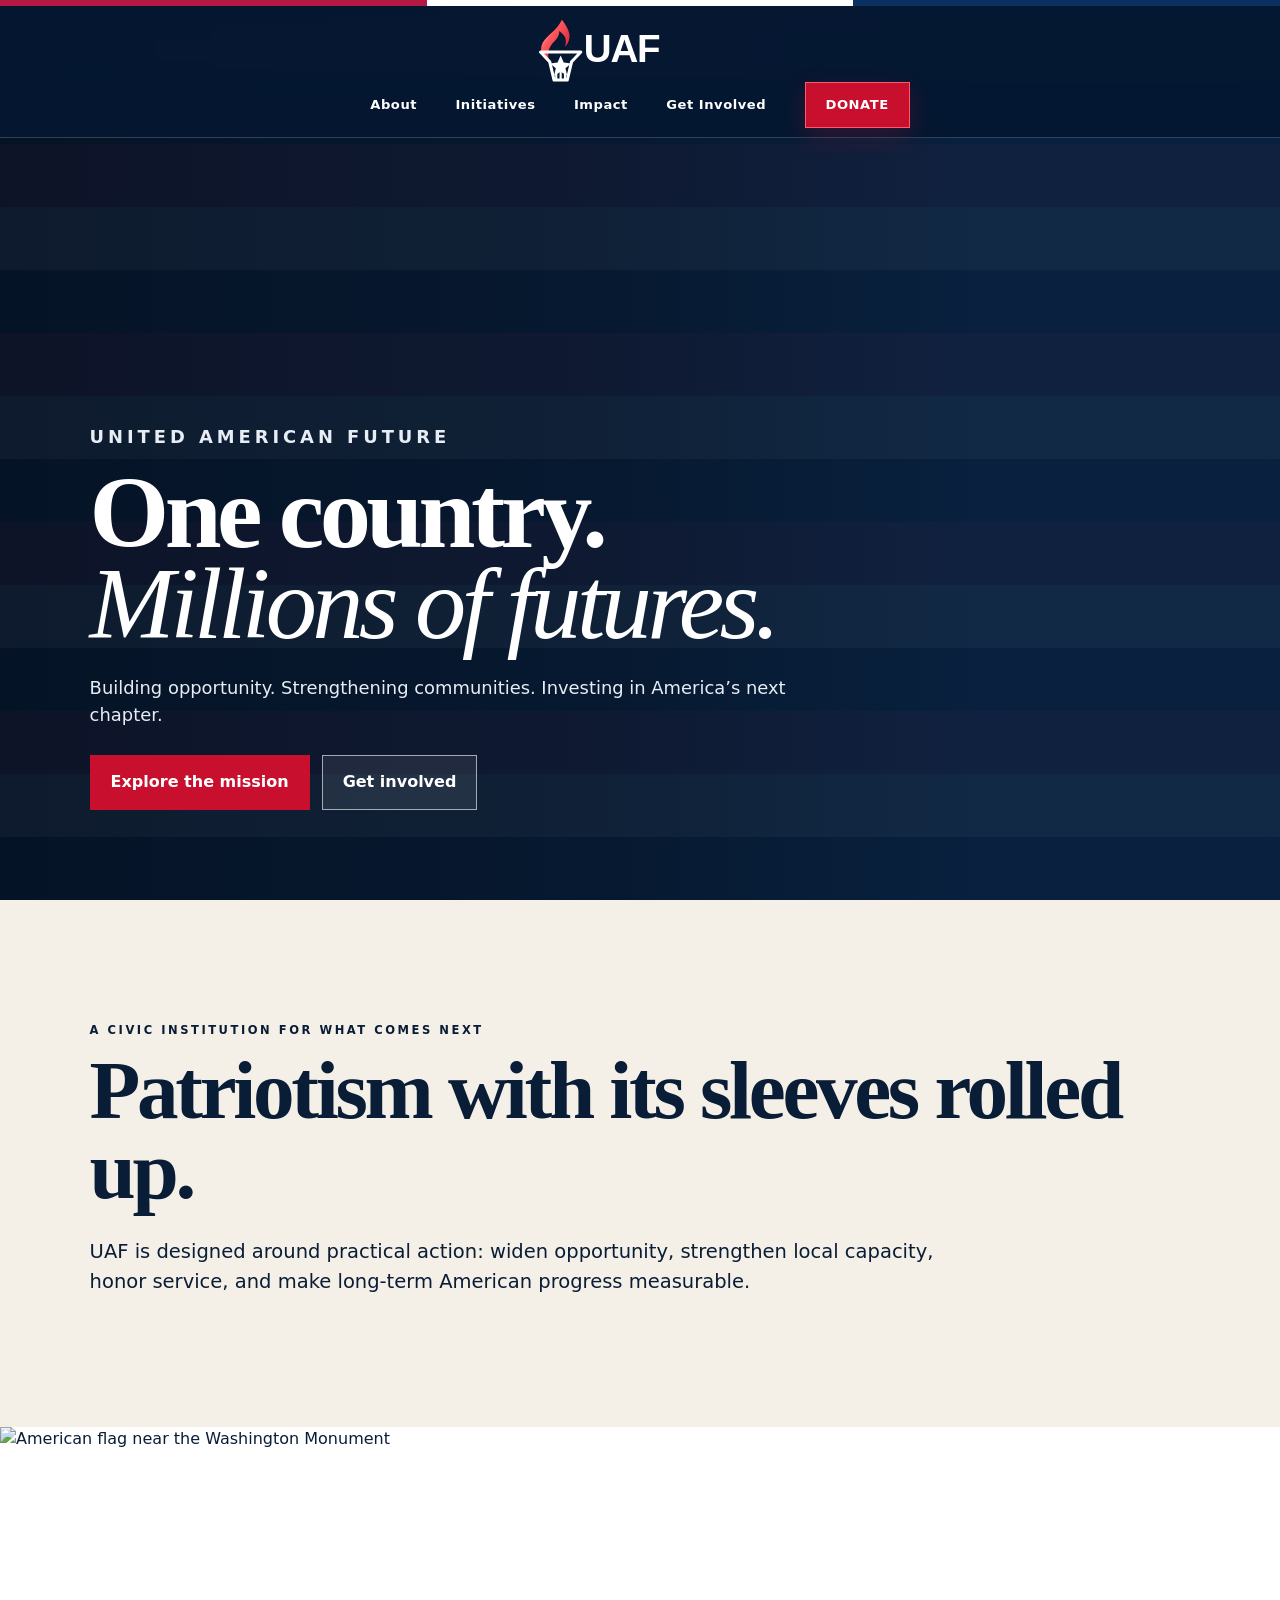
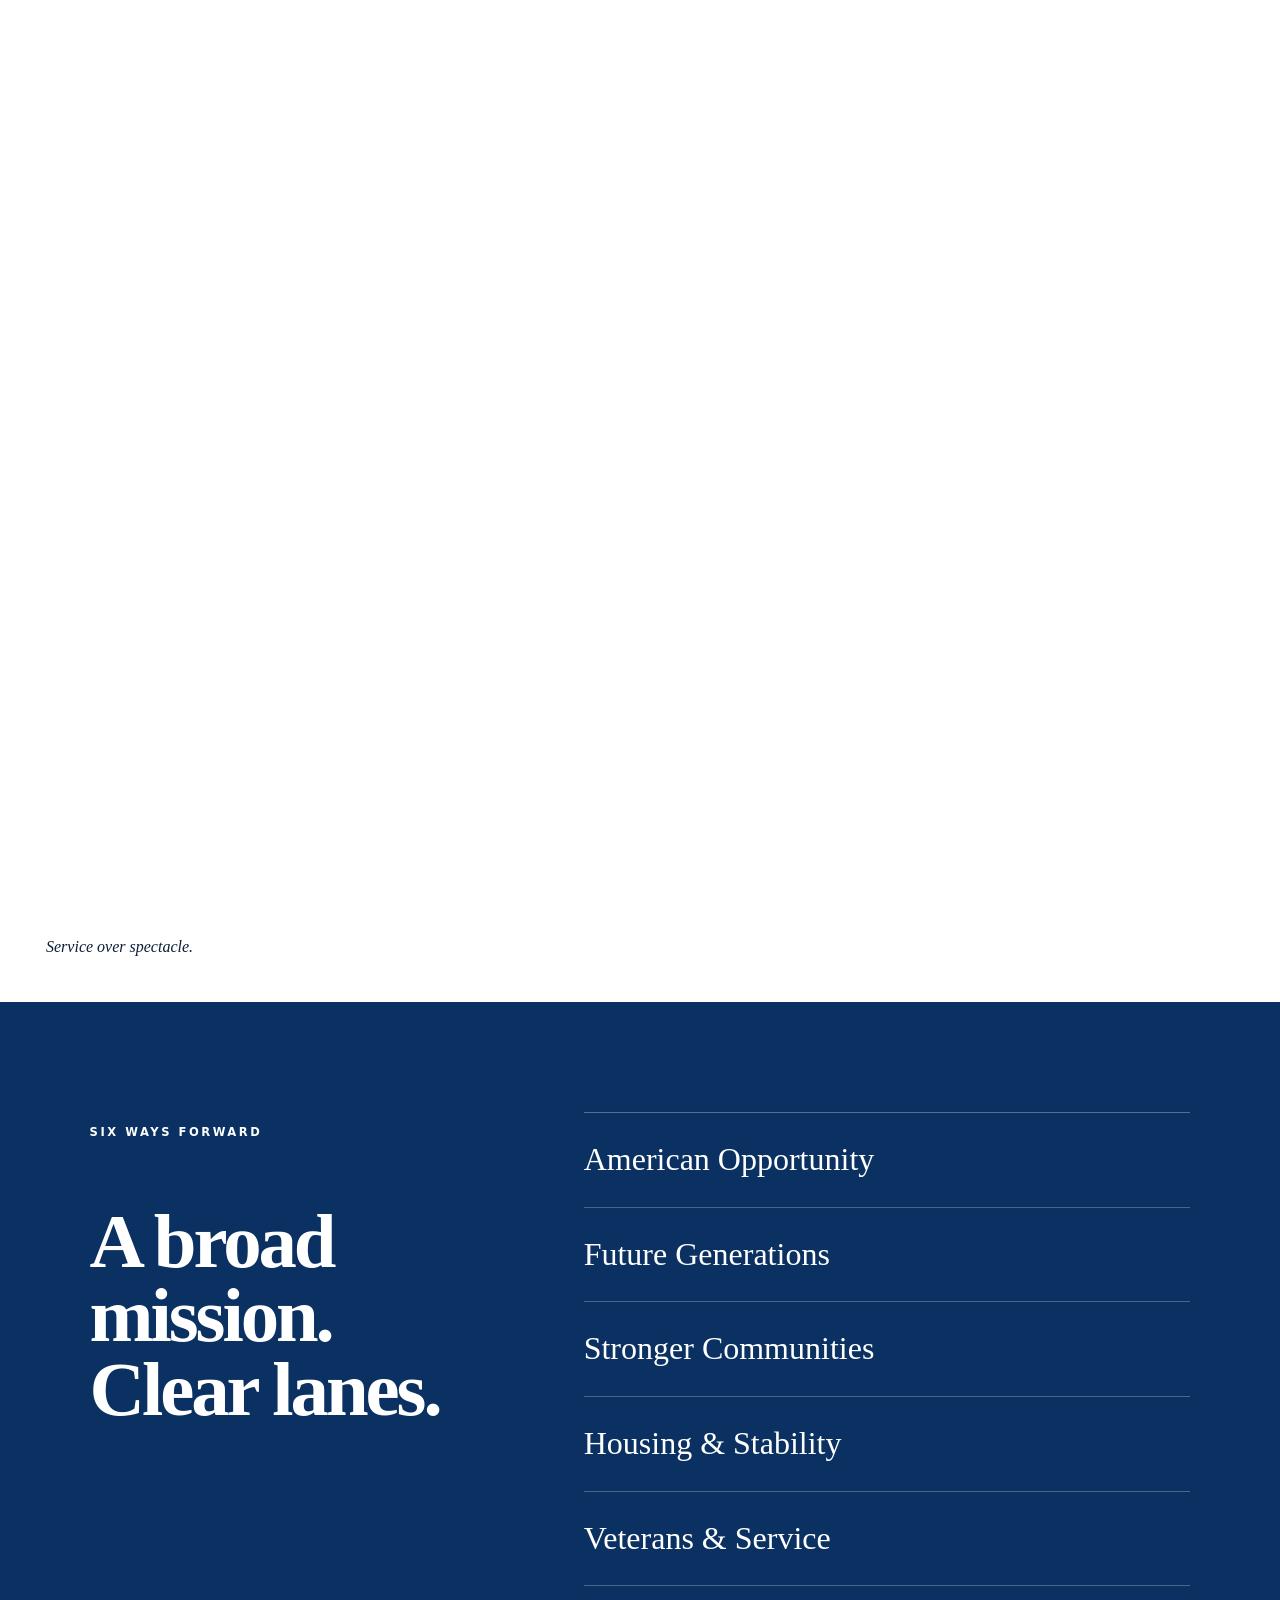
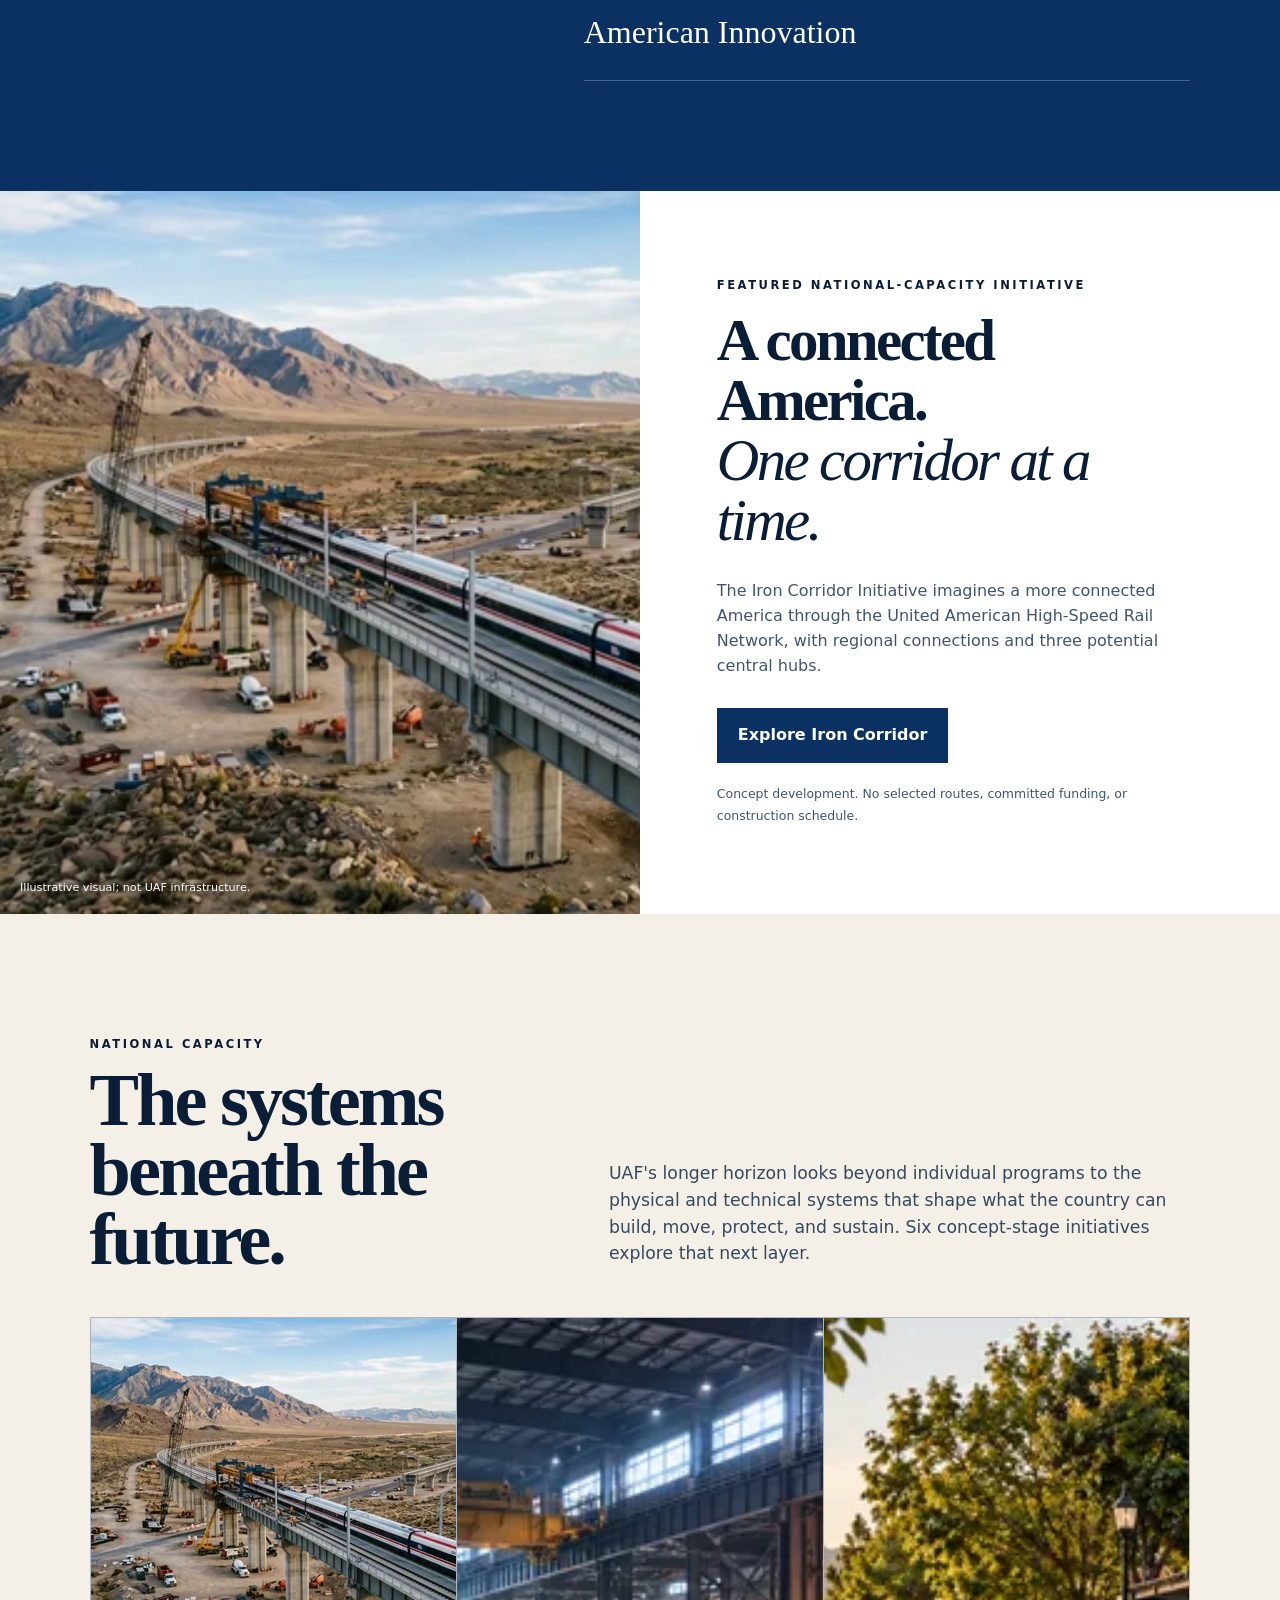
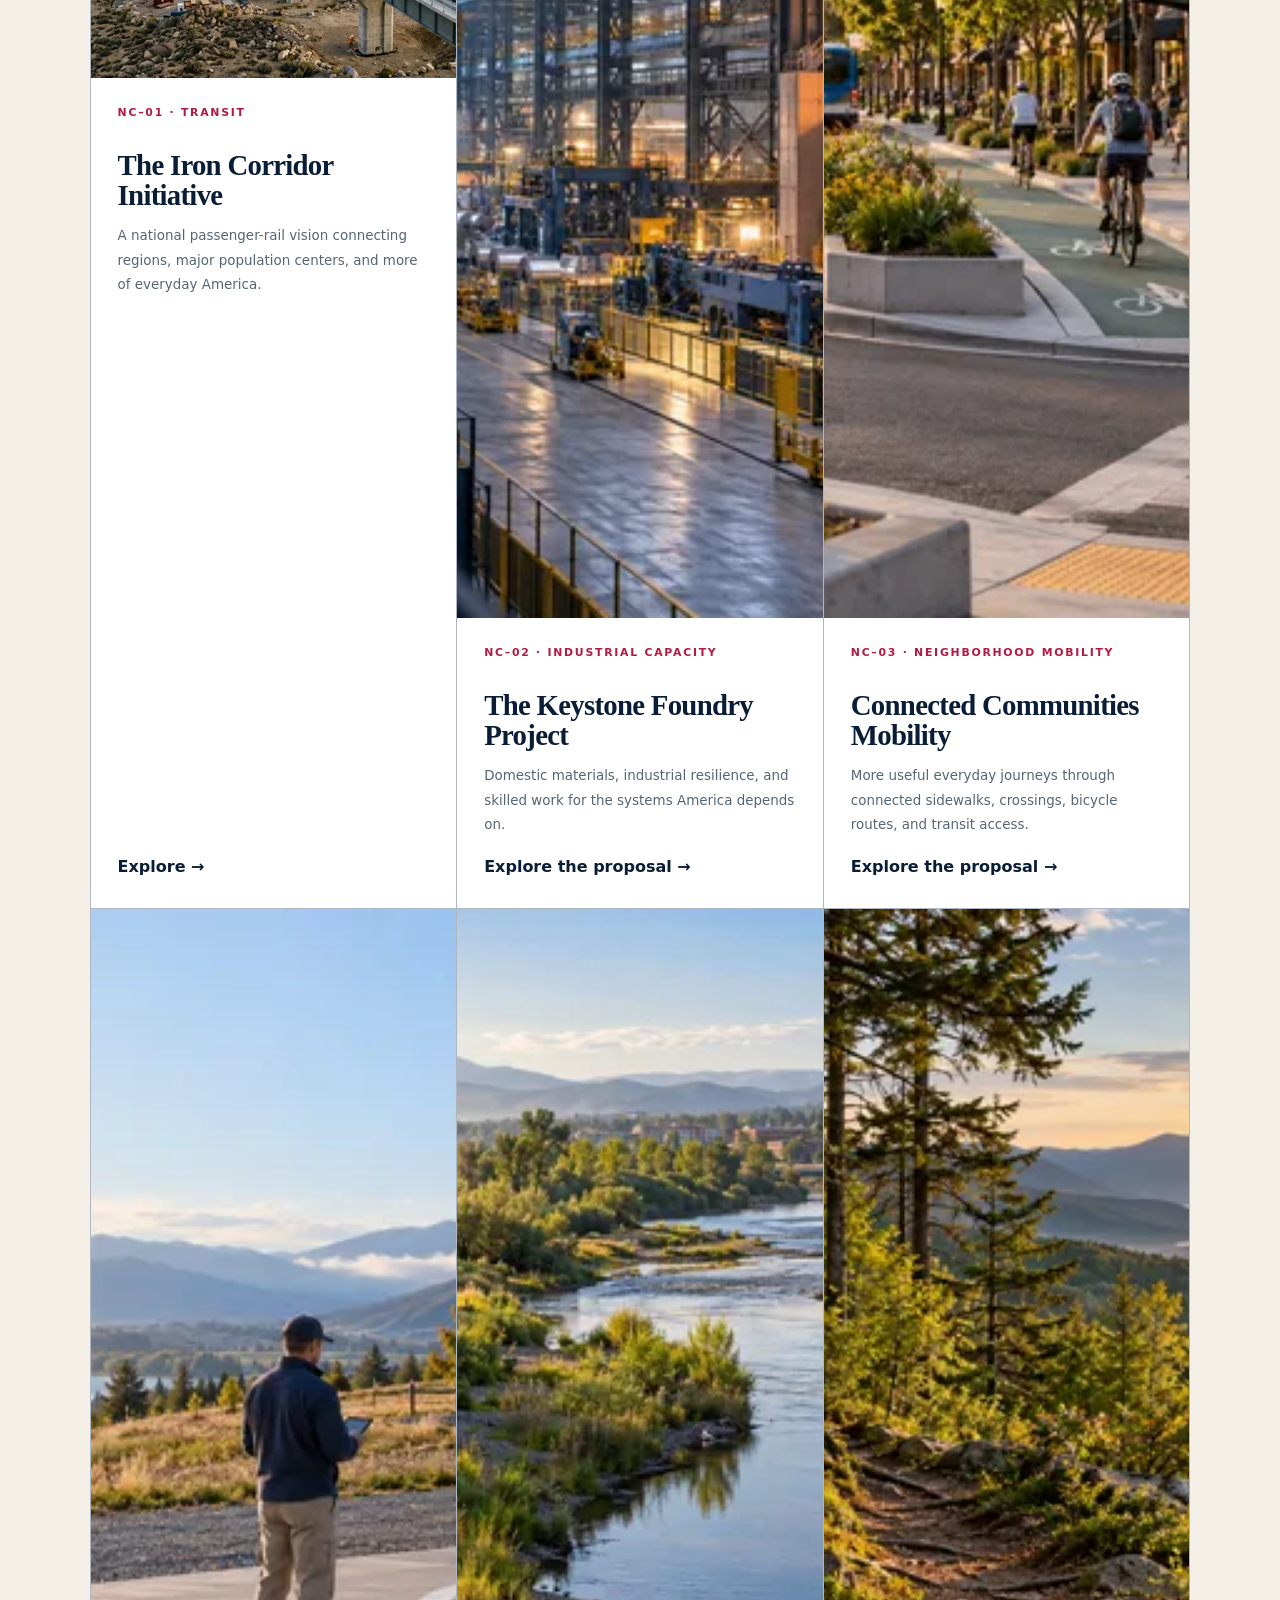
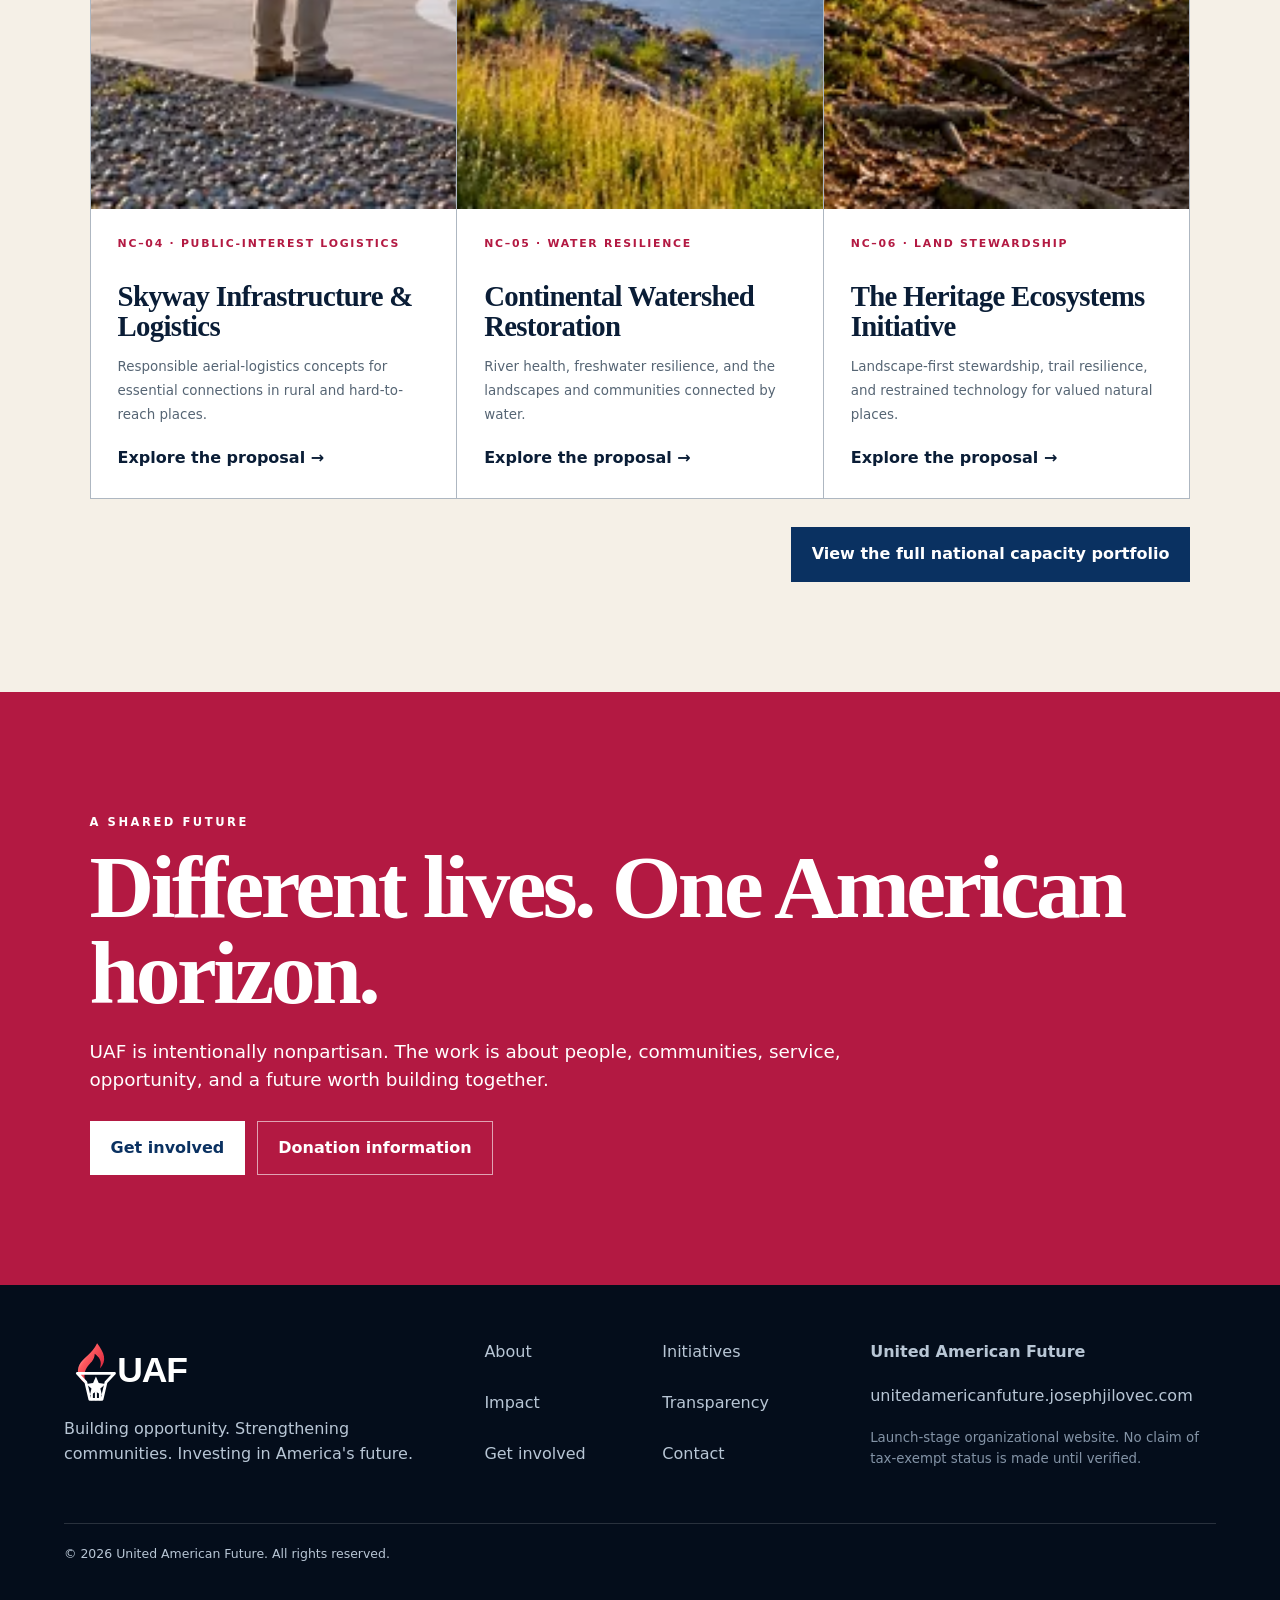
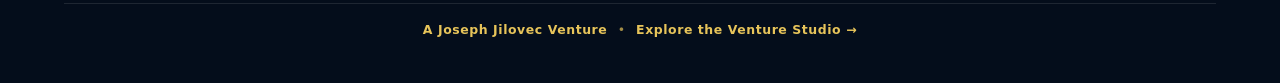
==== commit 58382429: "Focus all six UAF initiative pages on public concepts and remove execution strategy" ====
--- a/index.html
+++ b/index.html
@@ -70,19 +70,19 @@
       <div class="pillars"><a href="/initiatives#opportunity">American Opportunity</a><a href="/initiatives#generations">Future Generations</a><a href="/initiatives#communities">Stronger Communities</a><a href="/initiatives#stability">Housing &amp; Stability</a><a href="/initiatives#service">Veterans &amp; Service</a><a href="/initiatives#innovation">American Innovation</a></div>
     </section>
 
-<section class="rail-home-feature" aria-labelledby="rail-home-title"><figure><img src="/assets/rail/rail-vision-1000.webp" srcset="/assets/rail/rail-vision-640.webp 640w, /assets/rail/rail-vision-1000.webp 1000w" sizes="(max-width:800px) 100vw, 50vw" width="1800" height="1013" loading="lazy" decoding="async" alt="Illustrative passenger rail vision for the Iron Corridor concept"><figcaption>Illustrative visual; not UAF infrastructure.</figcaption></figure><div><p class="eyebrow">Featured national-capacity initiative</p><h2 id="rail-home-title">A connected America.<br><em>One corridor at a time.</em></h2><p>The Iron Corridor Initiative explores the United American High-Speed Rail Network, beginning with regional demand, potential hubs, and a credible path to a first sponsored study.</p><a class="button navy" href="/initiatives/iron-corridor">Explore Iron Corridor</a><p class="rail-small-note">Concept development. No selected routes, committed funding, or construction schedule.</p></div></section>
+<section class="rail-home-feature" aria-labelledby="rail-home-title"><figure><img src="/assets/rail/rail-vision-1000.webp" srcset="/assets/rail/rail-vision-640.webp 640w, /assets/rail/rail-vision-1000.webp 1000w" sizes="(max-width:800px) 100vw, 50vw" width="1800" height="1013" loading="lazy" decoding="async" alt="Illustrative passenger rail vision for the Iron Corridor concept"><figcaption>Illustrative visual; not UAF infrastructure.</figcaption></figure><div><p class="eyebrow">Featured national-capacity initiative</p><h2 id="rail-home-title">A connected America.<br><em>One corridor at a time.</em></h2><p>The Iron Corridor Initiative imagines a more connected America through the United American High-Speed Rail Network, with regional connections and three potential central hubs.</p><a class="button navy" href="/initiatives/iron-corridor">Explore Iron Corridor</a><p class="rail-small-note">Concept development. No selected routes, committed funding, or construction schedule.</p></div></section>
     <section class="capacity-preview">
       <div class="capacity-preview-head">
         <div><p class="eyebrow">NATIONAL CAPACITY</p><h2>The systems beneath the future.</h2></div>
         <p>UAF's longer horizon looks beyond individual programs to the physical and technical systems that shape what the country can build, move, protect, and sustain. Six concept-stage initiatives explore that next layer.</p>
       </div>
       <div class="capacity-preview-grid">
-        <a class="program-preview" href="/initiatives/iron-corridor"><img src="/assets/rail/rail-vision-640.webp" width="640" height="360" loading="lazy" decoding="async" alt="Supplied rail concept illustration"><span class="preview-code">NC–01 · TRANSIT</span><h3>The Iron Corridor Initiative</h3><p>A proposed national rail framework, beginning with regional corridor research and qualified public-interest planning.</p><span class="preview-arrow">Explore →</span></a>
-        <a class="program-preview" href="/initiatives/keystone-foundry"><img src="/assets/initiatives/keystone-foundry/hero-1600.webp" srcset="/assets/initiatives/keystone-foundry/hero-640.webp 640w, /assets/initiatives/keystone-foundry/hero-960.webp 960w, /assets/initiatives/keystone-foundry/hero-1600.webp 1600w" sizes="(max-width:650px) 88vw, (max-width:1000px) 43vw, 29vw" width="1600" height="900" alt="AI concept of a modern steelworks interior with controlled furnace activity and overhead handling structures" loading="lazy" decoding="async"><span class="preview-code">NC–02 · INDUSTRIAL CAPACITY</span><h3>The Keystone Foundry Project</h3><p>A practical review of one facility or material supply chain: production constraints, quality, energy, workforce, and the next modernization decision.</p><span class="preview-arrow">Explore the proposal →</span></a>
-        <a class="program-preview" href="/initiatives/connected-communities"><img src="/assets/initiatives/connected-communities/hero-1600.webp" srcset="/assets/initiatives/connected-communities/hero-640.webp 640w, /assets/initiatives/connected-communities/hero-960.webp 960w, /assets/initiatives/connected-communities/hero-1600.webp 1600w" sizes="(max-width:650px) 88vw, (max-width:1000px) 43vw, 29vw" width="1600" height="900" alt="AI concept of a neighborhood street with sidewalks, a protected bicycle lane, marked crossing, and a transit stop" loading="lazy" decoding="async"><span class="preview-code">NC–03 · NEIGHBORHOOD MOBILITY</span><h3>Connected Communities Mobility</h3><p>Start with one everyday route. Study sidewalks, crossings, bicycle connections, and transit access as one continuous journey.</p><span class="preview-arrow">Explore the proposal →</span></a>
-        <a class="program-preview" href="/initiatives/skyway"><img src="/assets/initiatives/skyway/hero-1600.webp" srcset="/assets/initiatives/skyway/hero-640.webp 640w, /assets/initiatives/skyway/hero-960.webp 960w, /assets/initiatives/skyway/hero-1600.webp 1600w" sizes="(max-width:650px) 88vw, (max-width:1000px) 43vw, 29vw" width="1600" height="900" alt="AI concept of a stationary cargo drone on a controlled landing pad beside an imagined rural clinic" loading="lazy" decoding="async"><span class="preview-code">NC–04 · PUBLIC-INTEREST LOGISTICS</span><h3>Skyway Infrastructure &amp; Logistics</h3><p>Test the delivery need and the handoff on the ground before considering a qualified, appropriately authorized flight partner.</p><span class="preview-arrow">Explore the proposal →</span></a>
-        <a class="program-preview" href="/initiatives/watershed"><img src="/assets/initiatives/watershed/hero-1600.webp" srcset="/assets/initiatives/watershed/hero-640.webp 640w, /assets/initiatives/watershed/hero-960.webp 960w, /assets/initiatives/watershed/hero-1600.webp 1600w" sizes="(max-width:650px) 88vw, (max-width:1000px) 43vw, 29vw" width="1600" height="900" alt="AI concept of a river and riparian corridor beside an imagined American town with a bridge in the distance" loading="lazy" decoding="async"><span class="preview-code">NC–05 · WATER RESILIENCE</span><h3>Continental Watershed Restoration</h3><p>Build an evidence-led baseline for one river reach, then compare restoration and maintenance options before buying sensors or starting works.</p><span class="preview-arrow">Explore the proposal →</span></a>
-        <a class="program-preview" href="/initiatives/heritage-ecosystems"><img src="/assets/initiatives/heritage-ecosystems/hero-1600.webp" srcset="/assets/initiatives/heritage-ecosystems/hero-640.webp 640w, /assets/initiatives/heritage-ecosystems/hero-960.webp 960w, /assets/initiatives/heritage-ecosystems/hero-1600.webp 1600w" sizes="(max-width:650px) 88vw, (max-width:1000px) 43vw, 29vw" width="1600" height="900" alt="AI concept of a forest at sunrise with an established trail and a discreet monitoring device on an existing post" loading="lazy" decoding="async"><span class="preview-code">NC–06 · LAND STEWARDSHIP</span><h3>The Heritage Ecosystems Initiative</h3><p>Help a land manager decide what to observe, what to maintain, and when a new device would add more burden than value.</p><span class="preview-arrow">Explore the proposal →</span></a>
+        <a class="program-preview" href="/initiatives/iron-corridor"><img src="/assets/rail/rail-vision-640.webp" width="640" height="360" loading="lazy" decoding="async" alt="Supplied rail concept illustration"><span class="preview-code">NC–01 · TRANSIT</span><h3>The Iron Corridor Initiative</h3><p>A national passenger-rail vision connecting regions, major population centers, and more of everyday America.</p><span class="preview-arrow">Explore →</span></a>
+        <a class="program-preview" href="/initiatives/keystone-foundry"><img src="/assets/initiatives/keystone-foundry/hero-1600.webp" srcset="/assets/initiatives/keystone-foundry/hero-640.webp 640w, /assets/initiatives/keystone-foundry/hero-960.webp 960w, /assets/initiatives/keystone-foundry/hero-1600.webp 1600w" sizes="(max-width:650px) 88vw, (max-width:1000px) 43vw, 29vw" width="1600" height="900" alt="AI concept of a modern steelworks interior with controlled furnace activity and overhead handling structures" loading="lazy" decoding="async"><span class="preview-code">NC–02 · INDUSTRIAL CAPACITY</span><h3>The Keystone Foundry Project</h3><p>Domestic materials, industrial resilience, and skilled work for the systems America depends on.</p><span class="preview-arrow">Explore the proposal →</span></a>
+        <a class="program-preview" href="/initiatives/connected-communities"><img src="/assets/initiatives/connected-communities/hero-1600.webp" srcset="/assets/initiatives/connected-communities/hero-640.webp 640w, /assets/initiatives/connected-communities/hero-960.webp 960w, /assets/initiatives/connected-communities/hero-1600.webp 1600w" sizes="(max-width:650px) 88vw, (max-width:1000px) 43vw, 29vw" width="1600" height="900" alt="AI concept of a neighborhood street with sidewalks, a protected bicycle lane, marked crossing, and a transit stop" loading="lazy" decoding="async"><span class="preview-code">NC–03 · NEIGHBORHOOD MOBILITY</span><h3>Connected Communities Mobility</h3><p>More useful everyday journeys through connected sidewalks, crossings, bicycle routes, and transit access.</p><span class="preview-arrow">Explore the proposal →</span></a>
+        <a class="program-preview" href="/initiatives/skyway"><img src="/assets/initiatives/skyway/hero-1600.webp" srcset="/assets/initiatives/skyway/hero-640.webp 640w, /assets/initiatives/skyway/hero-960.webp 960w, /assets/initiatives/skyway/hero-1600.webp 1600w" sizes="(max-width:650px) 88vw, (max-width:1000px) 43vw, 29vw" width="1600" height="900" alt="AI concept of a stationary cargo drone on a controlled landing pad beside an imagined rural clinic" loading="lazy" decoding="async"><span class="preview-code">NC–04 · PUBLIC-INTEREST LOGISTICS</span><h3>Skyway Infrastructure &amp; Logistics</h3><p>Responsible aerial-logistics concepts for essential connections in rural and hard-to-reach places.</p><span class="preview-arrow">Explore the proposal →</span></a>
+        <a class="program-preview" href="/initiatives/watershed"><img src="/assets/initiatives/watershed/hero-1600.webp" srcset="/assets/initiatives/watershed/hero-640.webp 640w, /assets/initiatives/watershed/hero-960.webp 960w, /assets/initiatives/watershed/hero-1600.webp 1600w" sizes="(max-width:650px) 88vw, (max-width:1000px) 43vw, 29vw" width="1600" height="900" alt="AI concept of a river and riparian corridor beside an imagined American town with a bridge in the distance" loading="lazy" decoding="async"><span class="preview-code">NC–05 · WATER RESILIENCE</span><h3>Continental Watershed Restoration</h3><p>River health, freshwater resilience, and the landscapes and communities connected by water.</p><span class="preview-arrow">Explore the proposal →</span></a>
+        <a class="program-preview" href="/initiatives/heritage-ecosystems"><img src="/assets/initiatives/heritage-ecosystems/hero-1600.webp" srcset="/assets/initiatives/heritage-ecosystems/hero-640.webp 640w, /assets/initiatives/heritage-ecosystems/hero-960.webp 960w, /assets/initiatives/heritage-ecosystems/hero-1600.webp 1600w" sizes="(max-width:650px) 88vw, (max-width:1000px) 43vw, 29vw" width="1600" height="900" alt="AI concept of a forest at sunrise with an established trail and a discreet monitoring device on an existing post" loading="lazy" decoding="async"><span class="preview-code">NC–06 · LAND STEWARDSHIP</span><h3>The Heritage Ecosystems Initiative</h3><p>Landscape-first stewardship, trail resilience, and restrained technology for valued natural places.</p><span class="preview-arrow">Explore the proposal →</span></a>
       </div>
       <div class="capacity-preview-more"><a class="button navy" href="/initiatives#national-capacity">View the full national capacity portfolio</a></div>
     </section>
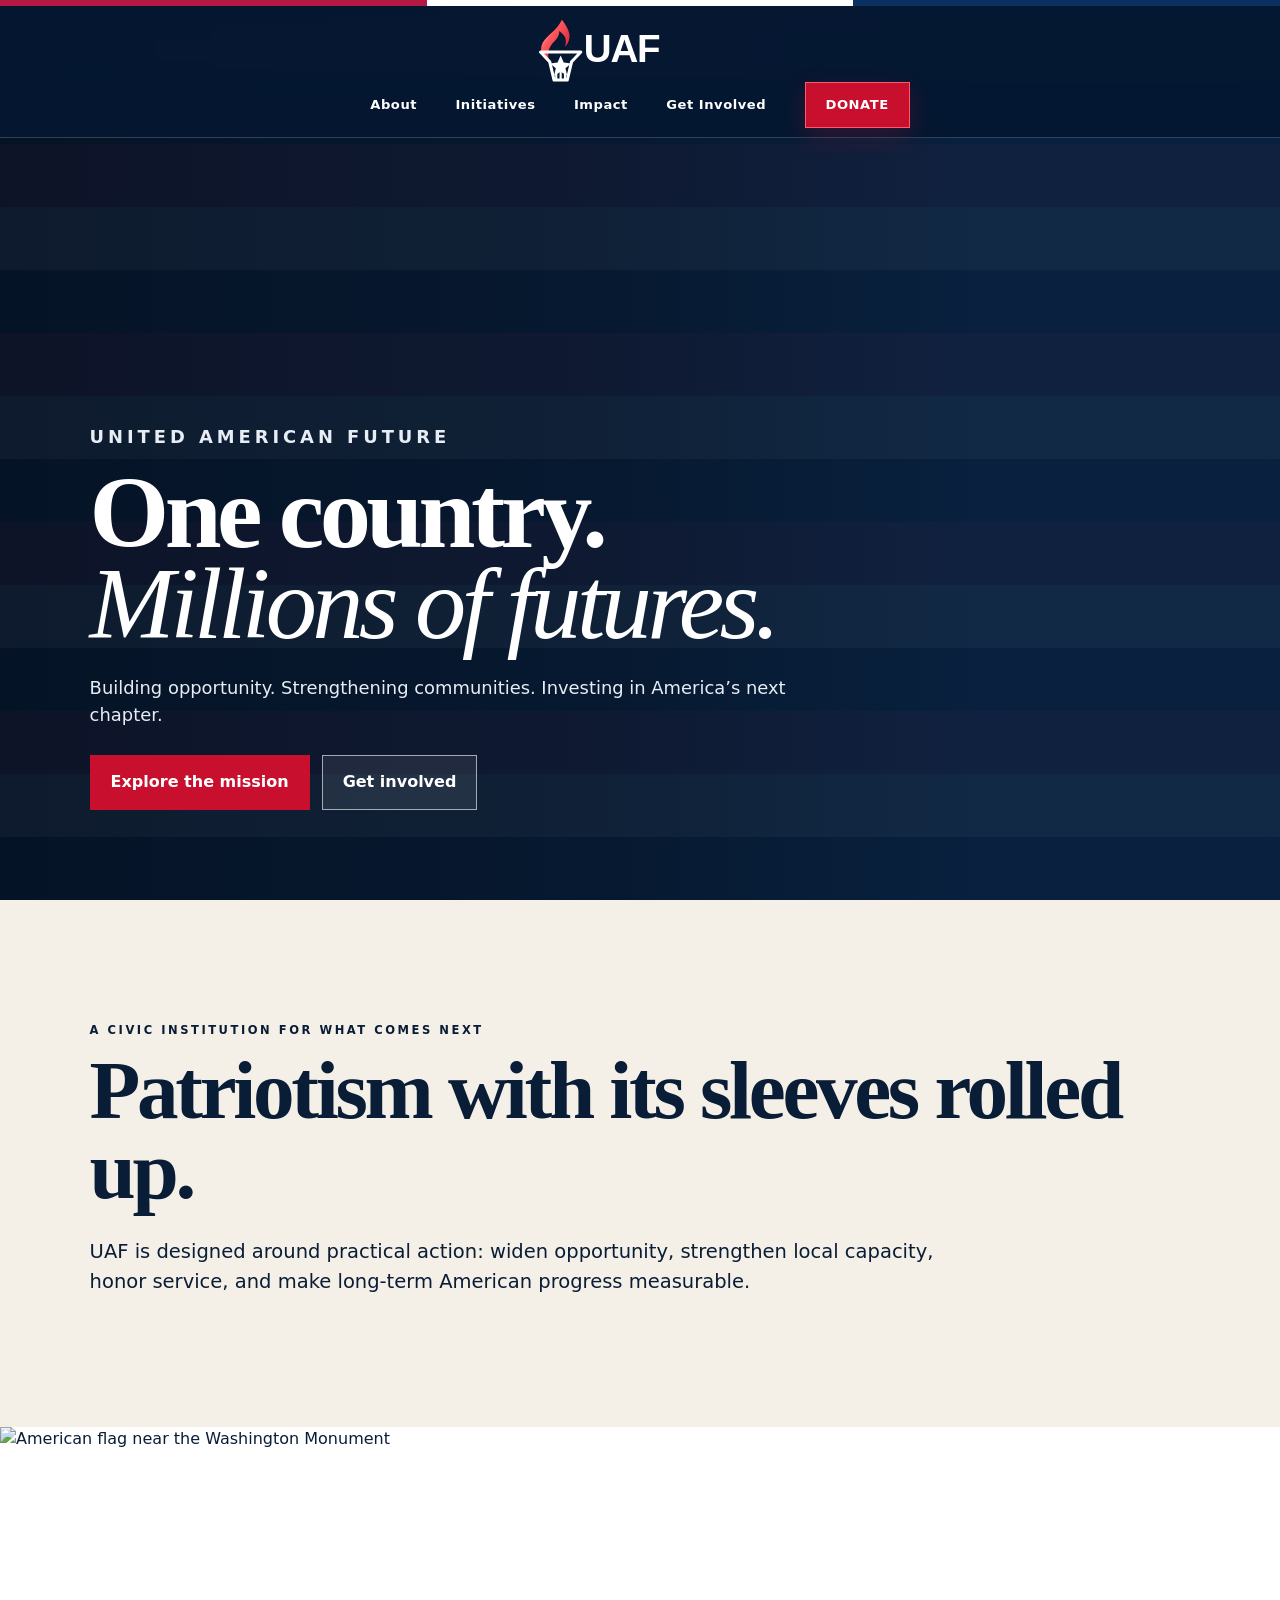
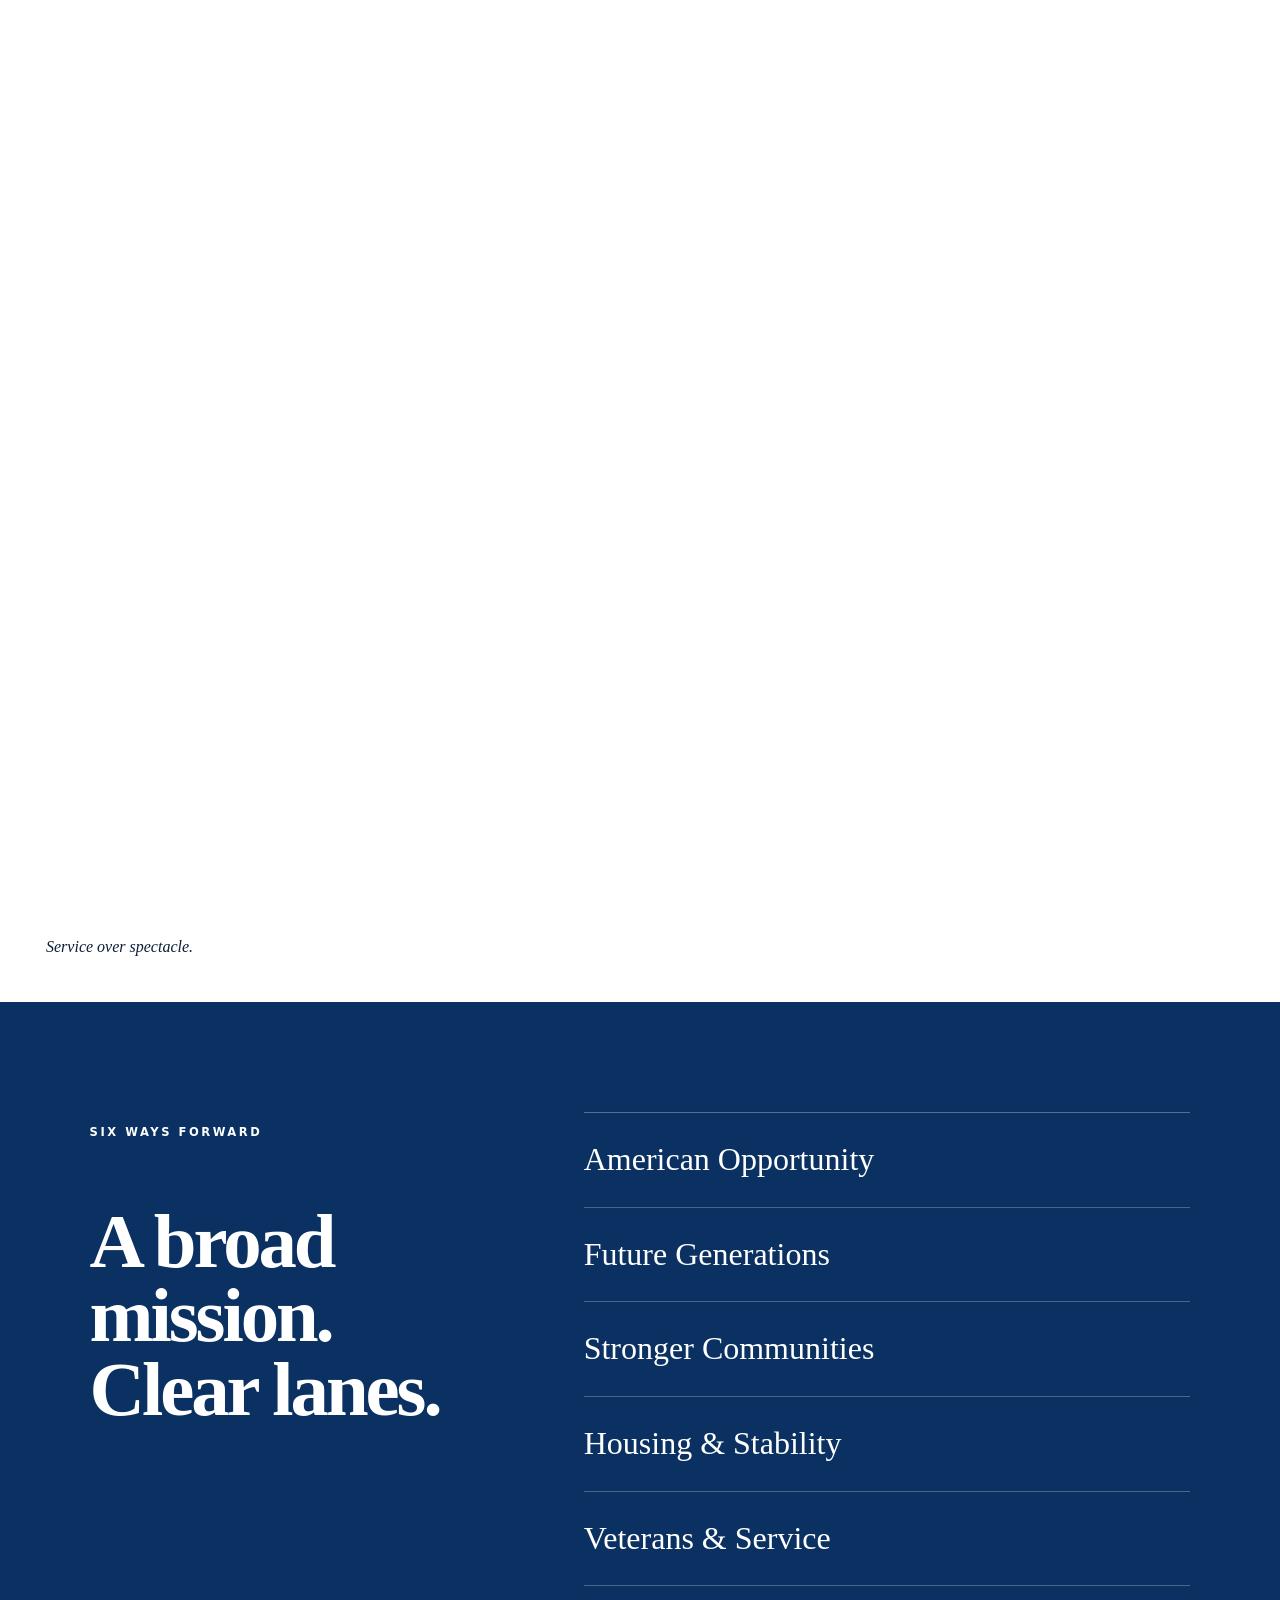
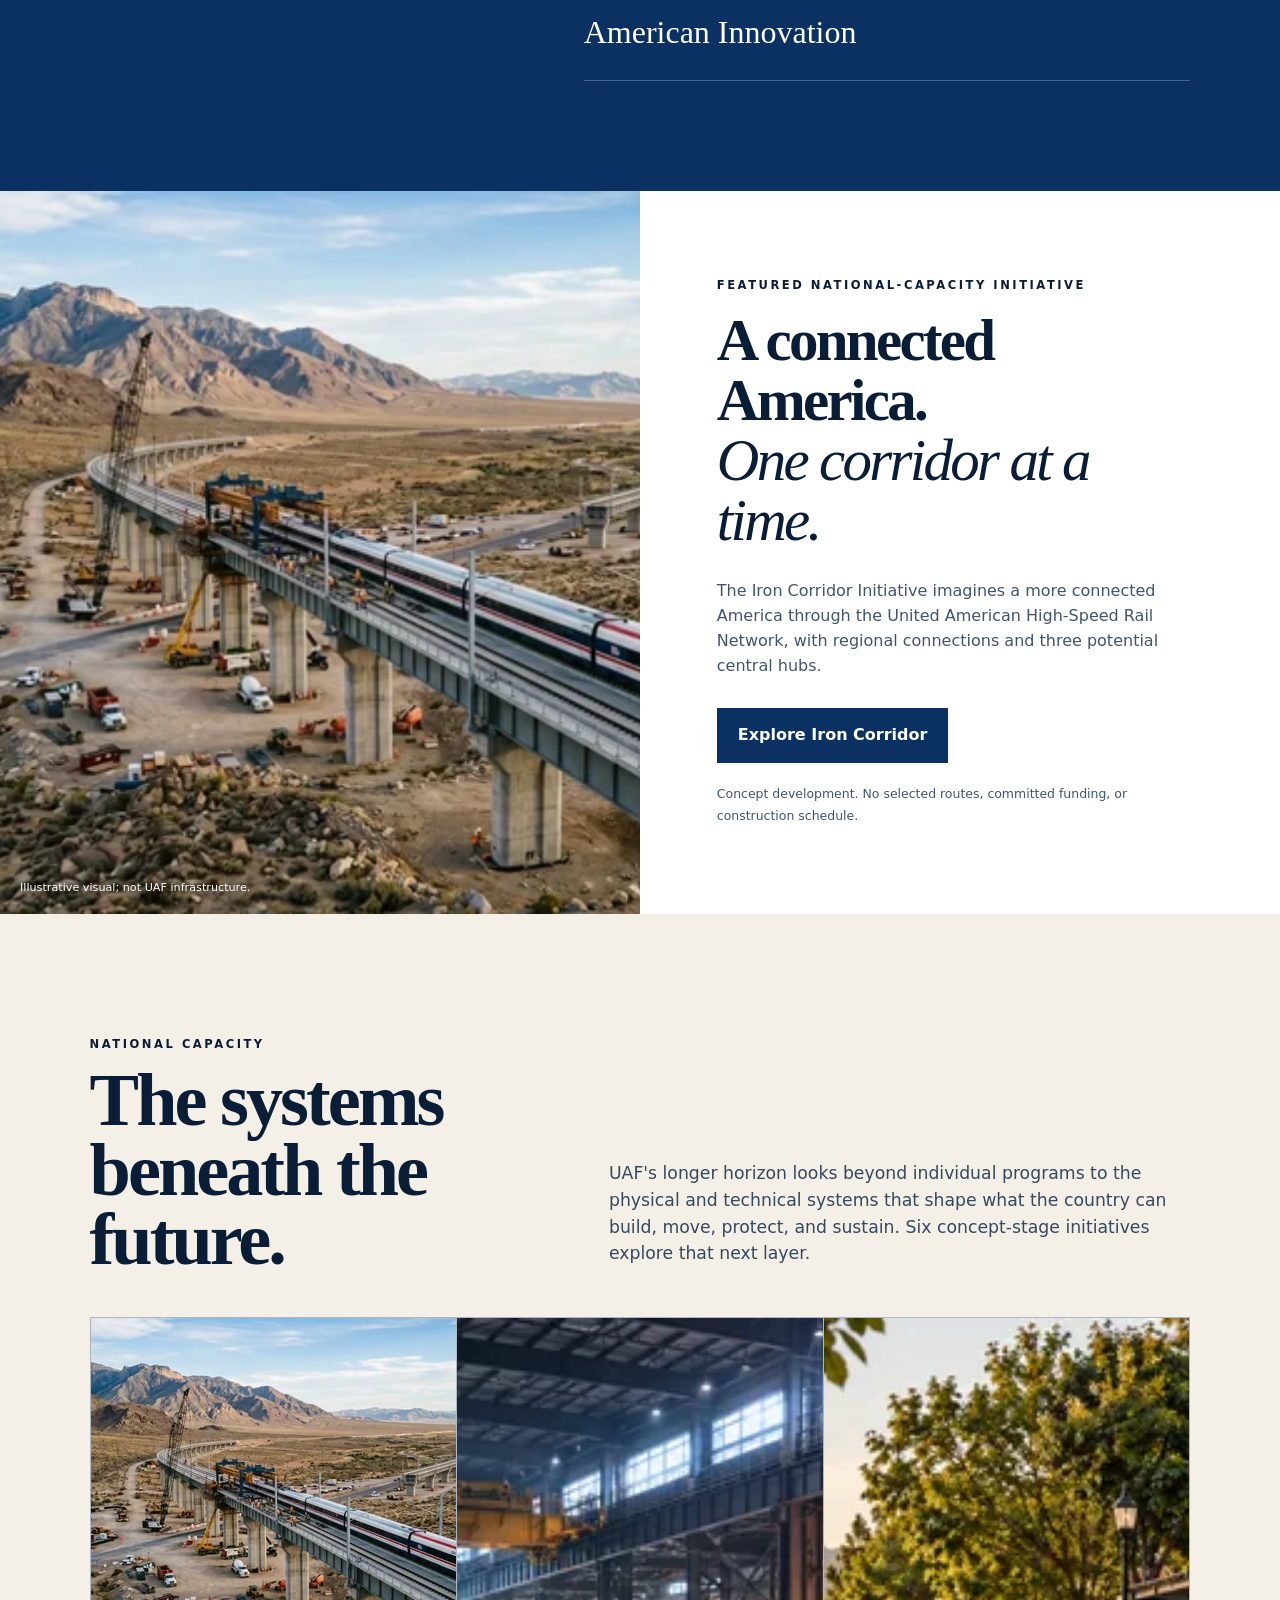
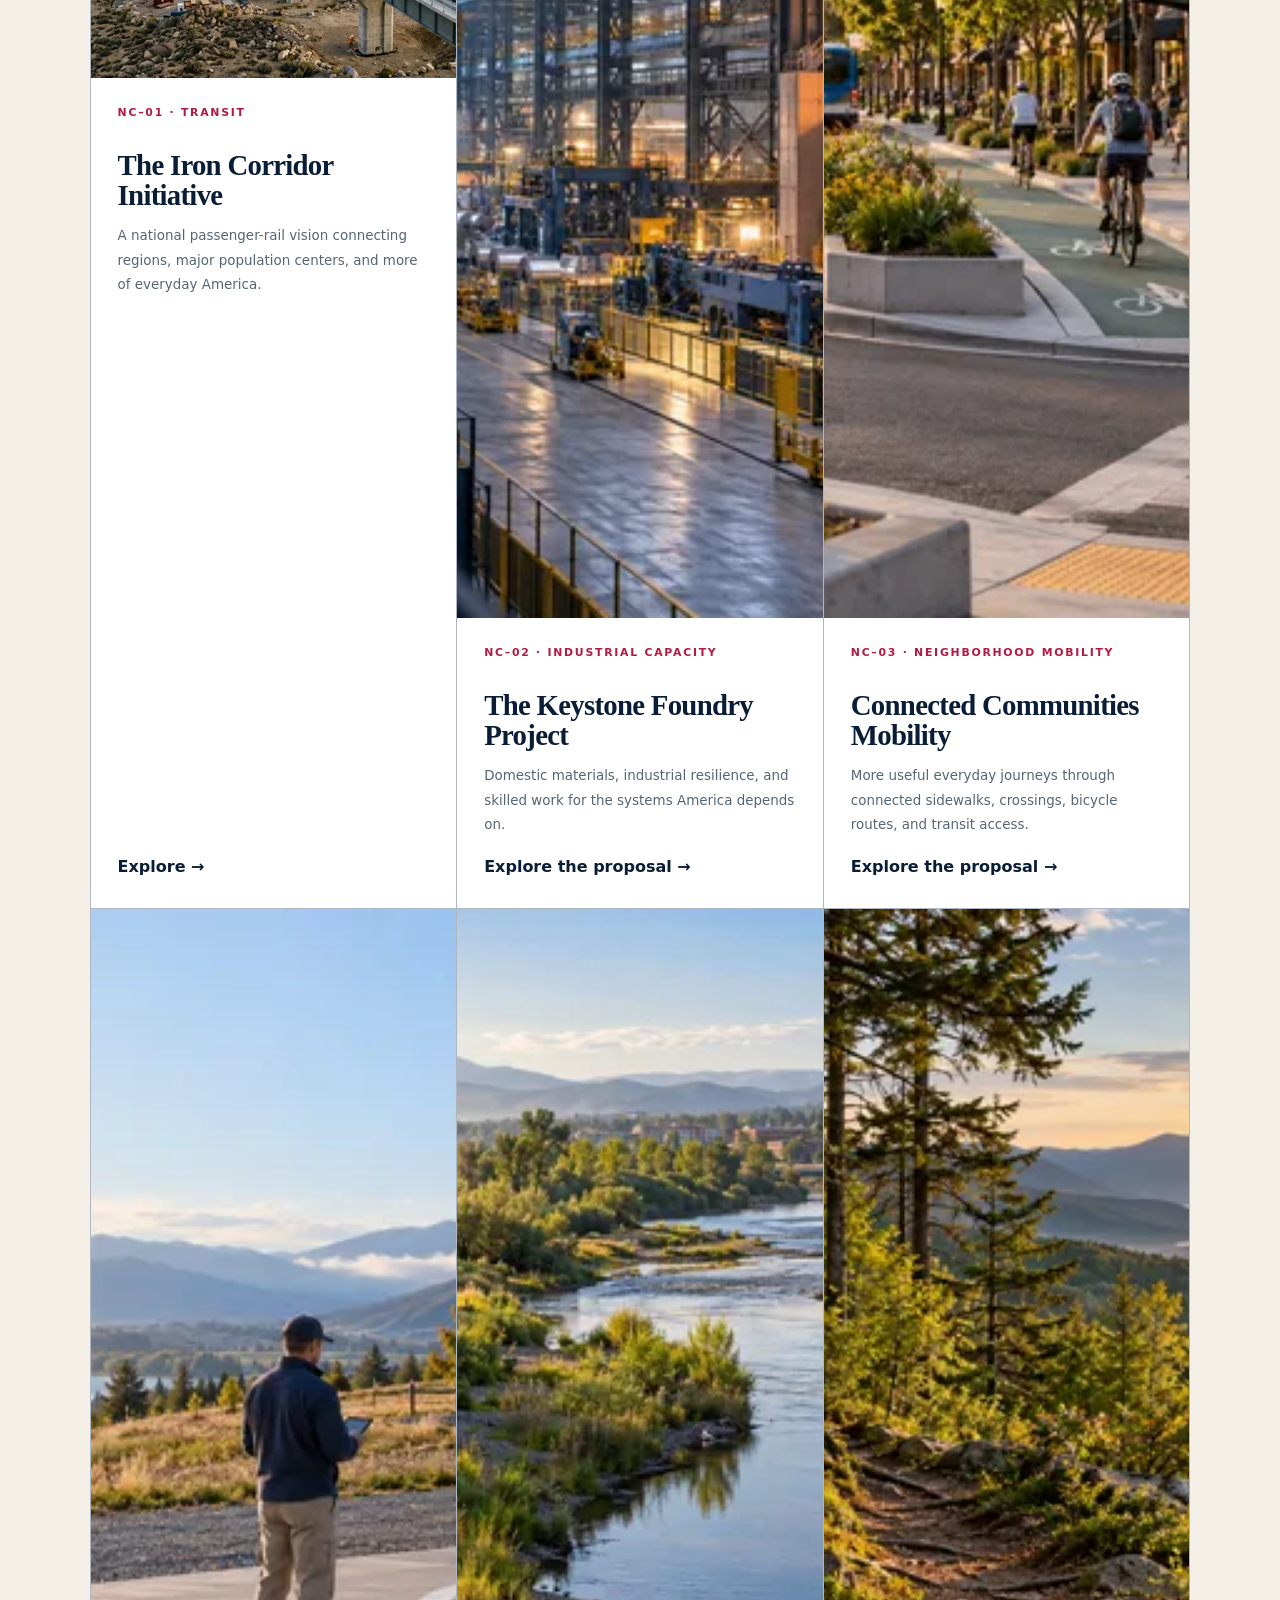
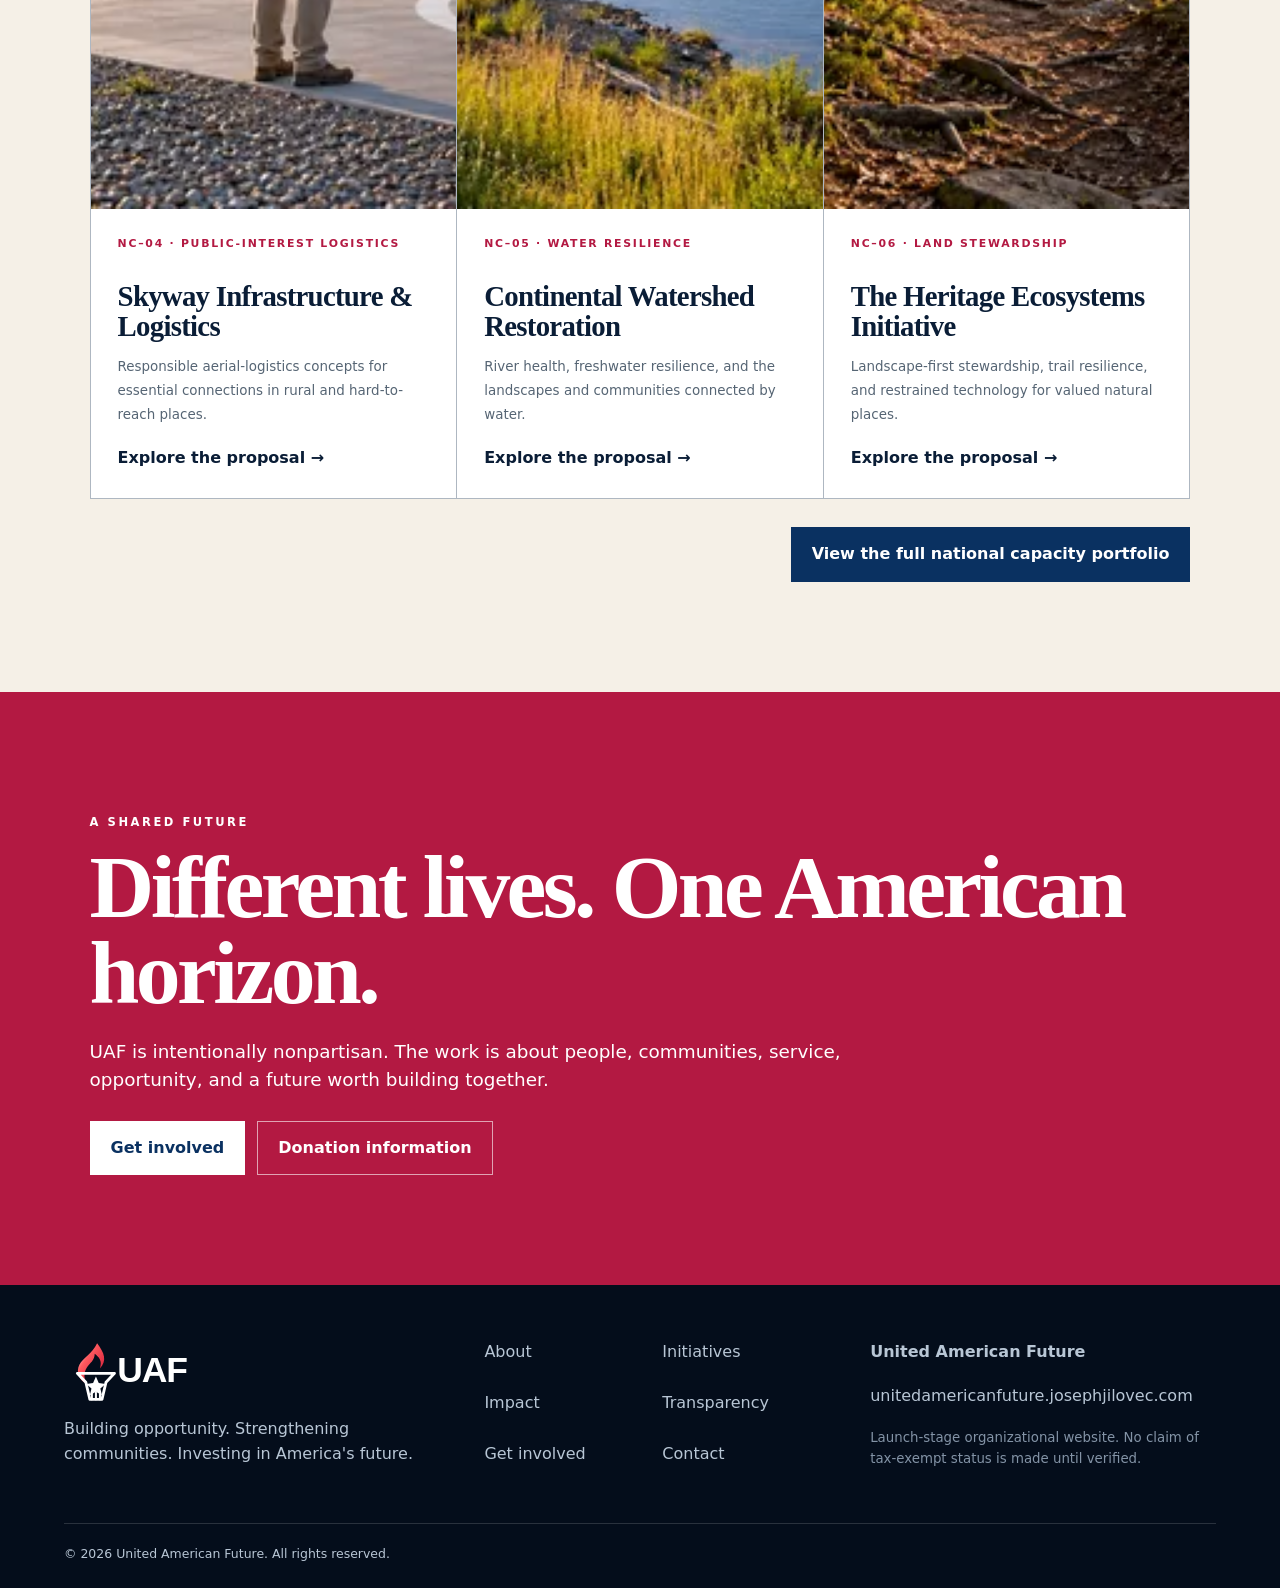
==== commit b76de97e: "Remove repository links and personal studio promotion from the public website Keep navigation focuse" ====
--- a/index.html
+++ b/index.html
@@ -100,7 +100,7 @@
     <nav aria-label="Footer"><a href="/about">About</a><a href="/initiatives">Initiatives</a><a href="/impact">Impact</a><a href="/transparency">Transparency</a><a href="/get-involved">Get involved</a><a href="/contact">Contact</a></nav>
     <div class="footer-note"><b>United American Future</b><span>unitedamericanfuture.josephjilovec.com</span><small>Launch-stage organizational website. No claim of tax-exempt status is made until verified.</small></div>
     <p class="copyright">© 2026 United American Future. All rights reserved.</p>
-    <div class="jj-venture-nav" style="border-top:1px solid rgba(255,255,255,.10);padding:1rem 1.25rem 1.15rem;text-align:center;font-size:.78rem;letter-spacing:.045em"><a href="https://www.josephjilovec.com/portfolio" style="color:#E7C45A;text-decoration:none;font-weight:700">A Joseph Jilovec Venture</a><span aria-hidden="true" style="color:#E7C45A;margin:0 .65rem;opacity:.7">•</span><a href="https://www.josephjilovec.com/portfolio" style="color:#E7C45A;text-decoration:none;font-weight:800">Explore the Venture Studio →</a></div>
+    
   </footer>
   <script src="/site.js" defer></script>
 </body>
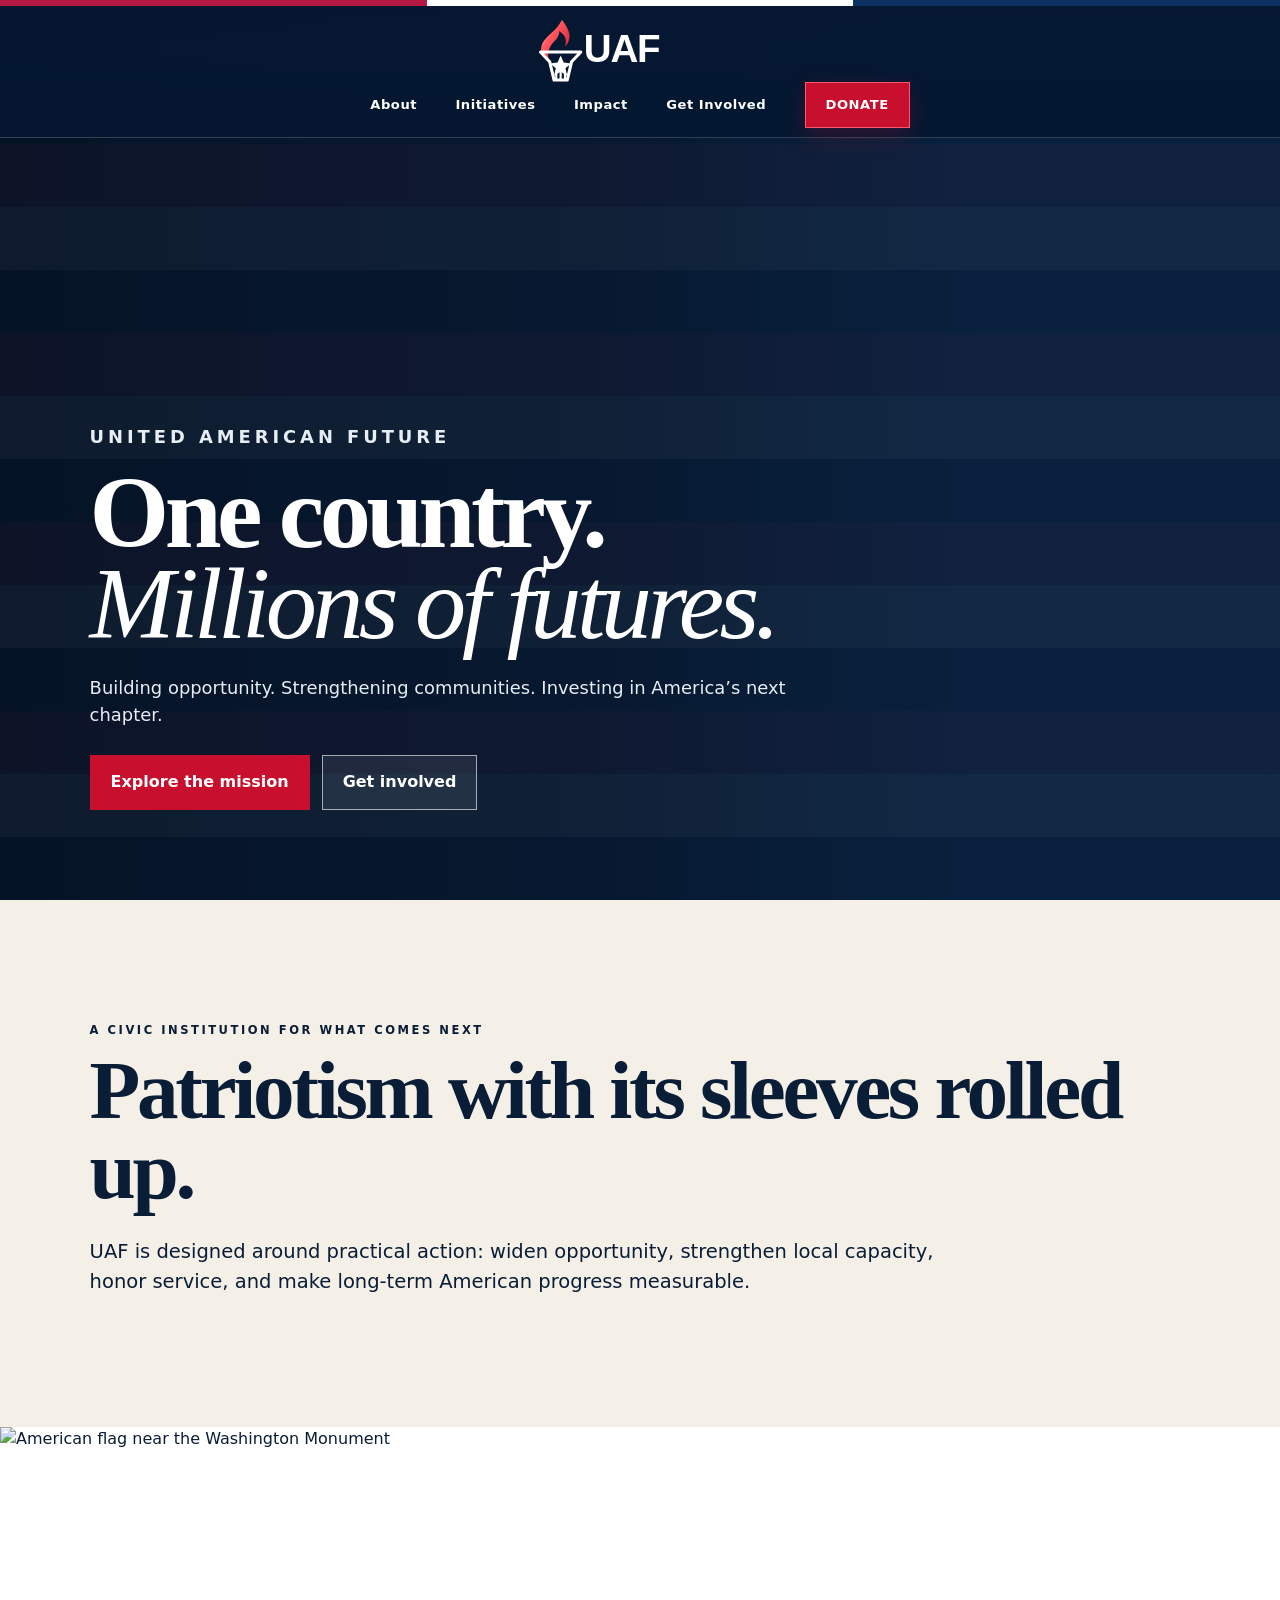
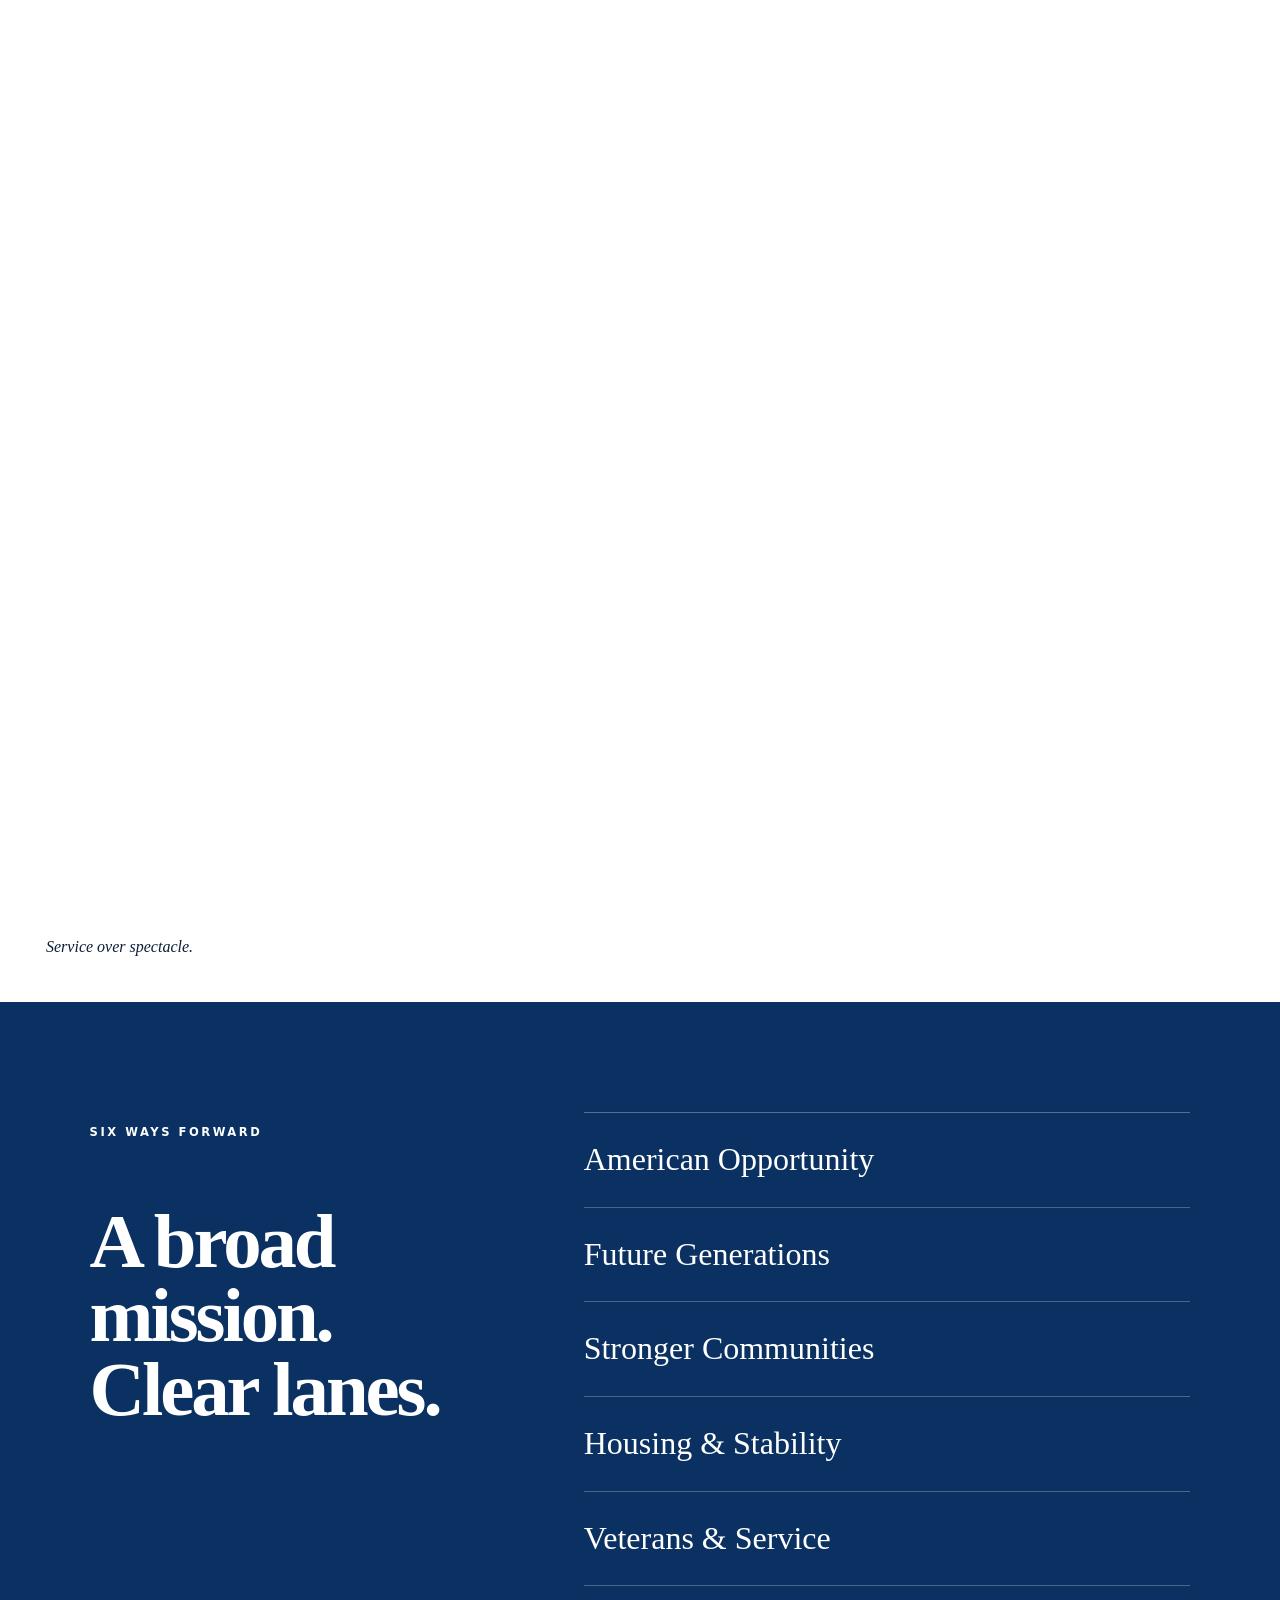
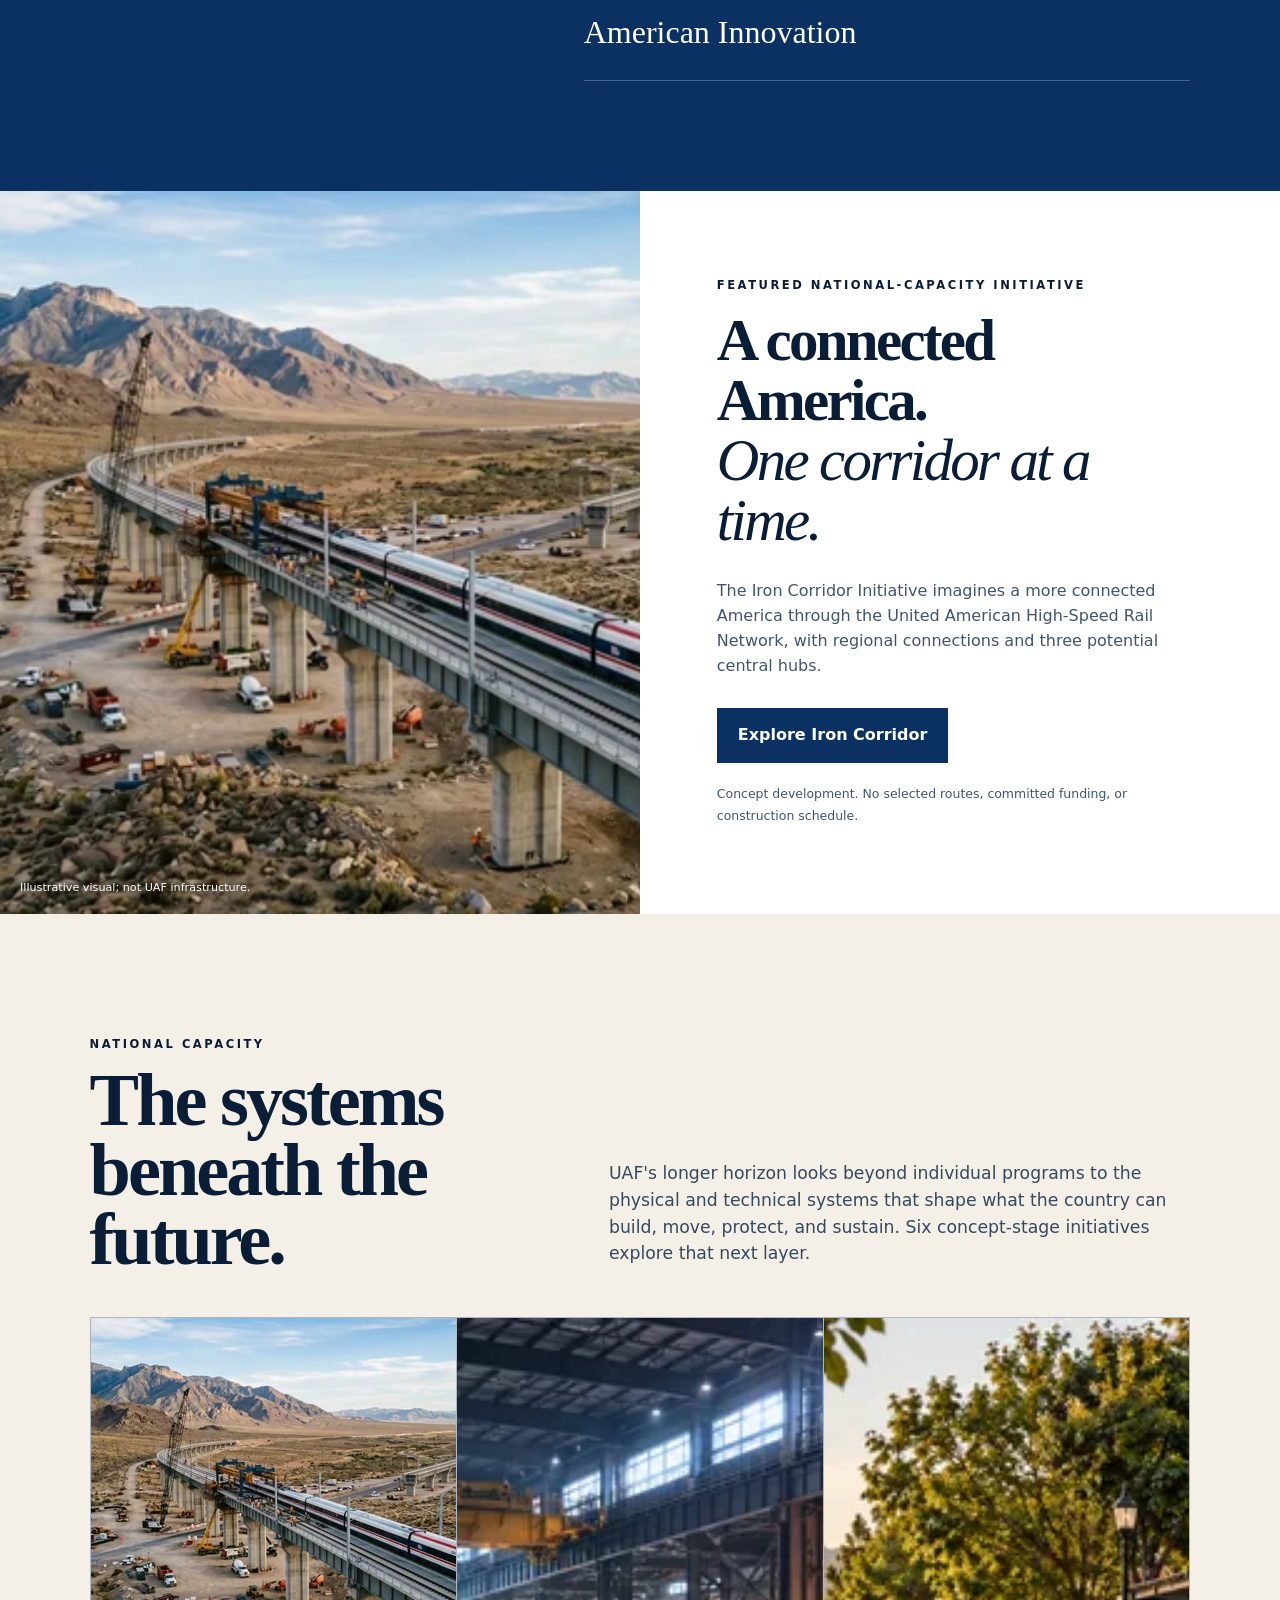
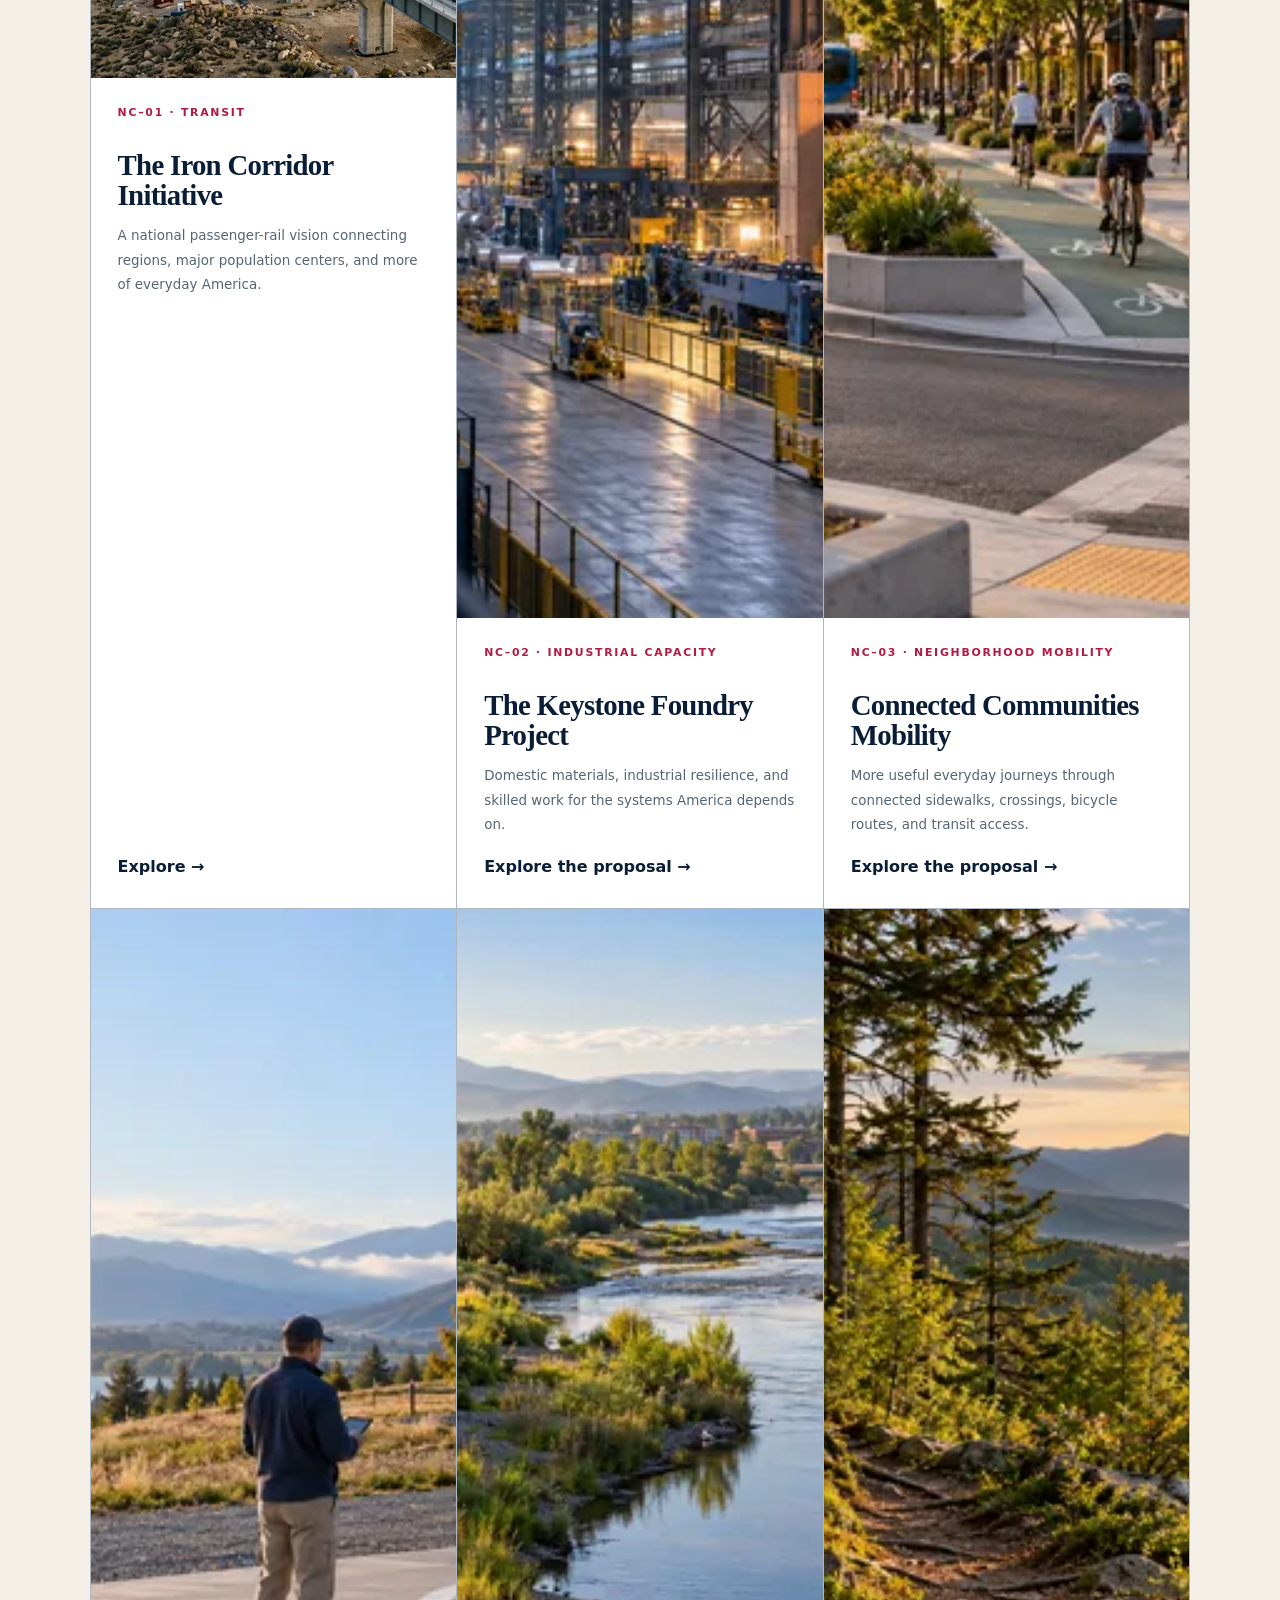
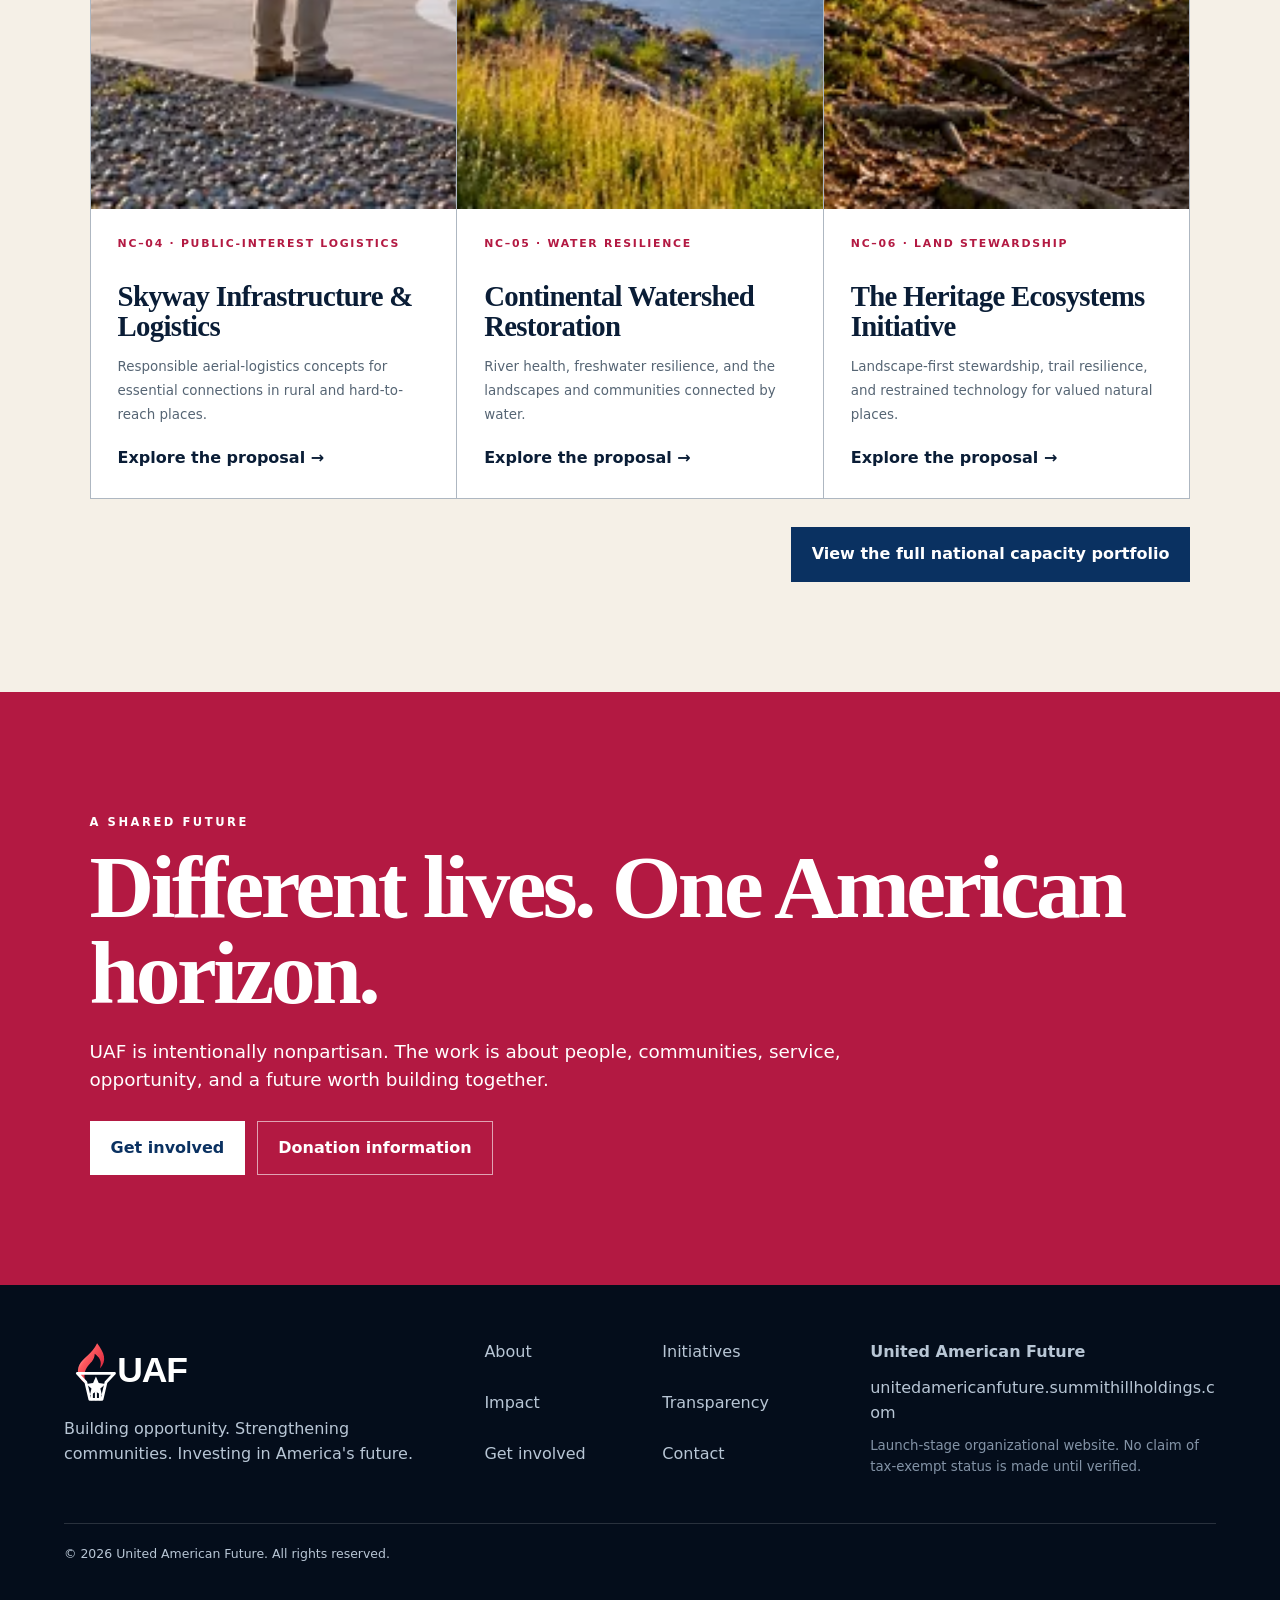
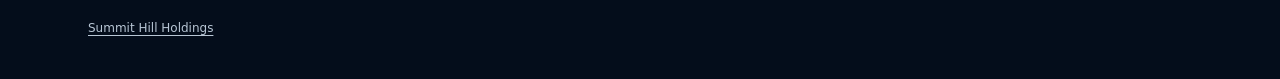
==== commit 3a3597b3: "Migrate branding and domain configuration to Summit Hill Holdings" ====
--- a/index.html
+++ b/index.html
@@ -6,12 +6,12 @@
   <meta name="color-scheme" content="light dark">
   <title>United American Future | Building the Next American Future</title>
   <meta name="description" content="A nonpartisan civic institution concept focused on opportunity, service, strong communities, future generations, American innovation, and the long-horizon systems the country will depend on next.">
-  <link rel="canonical" href="https://unitedamericanfuture.josephjilovec.com/">
+  <link rel="canonical" href="https://unitedamericanfuture.summithillholdings.com/">
   <meta property="og:type" content="website">
   <meta property="og:site_name" content="United American Future">
   <meta property="og:title" content="United American Future | Building the Next American Future">
   <meta property="og:description" content="Building opportunity, strong communities, and the durable systems America will depend on next.">
-  <meta property="og:url" content="https://unitedamericanfuture.josephjilovec.com/">
+  <meta property="og:url" content="https://unitedamericanfuture.summithillholdings.com/">
   <meta property="og:image" content="https://commons.wikimedia.org/wiki/Special:Redirect/file/Statueoflibertywithflag.png?width=1600">
   <meta name="twitter:card" content="summary_large_image">
   <meta name="twitter:title" content="United American Future | Building the Next American Future">
@@ -19,7 +19,7 @@
   <link rel="icon" href="/assets/favicon.svg" type="image/svg+xml">
   <link rel="stylesheet" href="/site.css">
   <link rel="stylesheet" href="/capacity.css">
-  <script type="application/ld+json">{"@context":"https://schema.org","@graph":[{"@type":["Organization","NGO"],"@id":"https://unitedamericanfuture.josephjilovec.com/#organization","name":"United American Future","url":"https://unitedamericanfuture.josephjilovec.com","description":"A nonpartisan civic institution concept focused on opportunity, service, strong communities, future generations, innovation, and long-horizon American capacity."},{"@type":"WebSite","@id":"https://unitedamericanfuture.josephjilovec.com/#website","url":"https://unitedamericanfuture.josephjilovec.com","name":"United American Future","publisher":{"@id":"https://unitedamericanfuture.josephjilovec.com/#organization"}},{"@type":"WebPage","@id":"https://unitedamericanfuture.josephjilovec.com/#webpage","url":"https://unitedamericanfuture.josephjilovec.com/","name":"United American Future | Building the Next American Future","isPartOf":{"@id":"https://unitedamericanfuture.josephjilovec.com/#website"},"about":{"@id":"https://unitedamericanfuture.josephjilovec.com/#organization"}}]}</script>
+  <script type="application/ld+json">{"@context":"https://schema.org","@graph":[{"@type":["Organization","NGO"],"@id":"https://unitedamericanfuture.summithillholdings.com/#organization","name":"United American Future","url":"https://unitedamericanfuture.summithillholdings.com","description":"A nonpartisan civic institution concept focused on opportunity, service, strong communities, future generations, innovation, and long-horizon American capacity."},{"@type":"WebSite","@id":"https://unitedamericanfuture.summithillholdings.com/#website","url":"https://unitedamericanfuture.summithillholdings.com","name":"United American Future","publisher":{"@id":"https://unitedamericanfuture.summithillholdings.com/#organization"}},{"@type":"WebPage","@id":"https://unitedamericanfuture.summithillholdings.com/#webpage","url":"https://unitedamericanfuture.summithillholdings.com/","name":"United American Future | Building the Next American Future","isPartOf":{"@id":"https://unitedamericanfuture.summithillholdings.com/#website"},"about":{"@id":"https://unitedamericanfuture.summithillholdings.com/#organization"}}]}</script>
 <link rel="stylesheet" href="/rail.css">
 <link rel="stylesheet" href="/initiatives.css">
 </head>
@@ -98,10 +98,10 @@
   <footer class="global-footer">
     <div class="footer-brand"><img src="/assets/uaf-logo.svg" alt=""><p>Building opportunity. Strengthening communities. Investing in America's future.</p></div>
     <nav aria-label="Footer"><a href="/about">About</a><a href="/initiatives">Initiatives</a><a href="/impact">Impact</a><a href="/transparency">Transparency</a><a href="/get-involved">Get involved</a><a href="/contact">Contact</a></nav>
-    <div class="footer-note"><b>United American Future</b><span>unitedamericanfuture.josephjilovec.com</span><small>Launch-stage organizational website. No claim of tax-exempt status is made until verified.</small></div>
+    <div class="footer-note"><b>United American Future</b><span>unitedamericanfuture.summithillholdings.com</span><small>Launch-stage organizational website. No claim of tax-exempt status is made until verified.</small></div>
     <p class="copyright">© 2026 United American Future. All rights reserved.</p>
     
-  </footer>
+  <p class="holding-company-link" style="margin:0;padding:16px 24px;font-size:12px;line-height:1.6"><a href="https://summithillholdings.com/" style="color:inherit;text-decoration:underline;text-underline-offset:3px">Summit Hill Holdings</a></p></footer>
   <script src="/site.js" defer></script>
 </body>
 </html>
